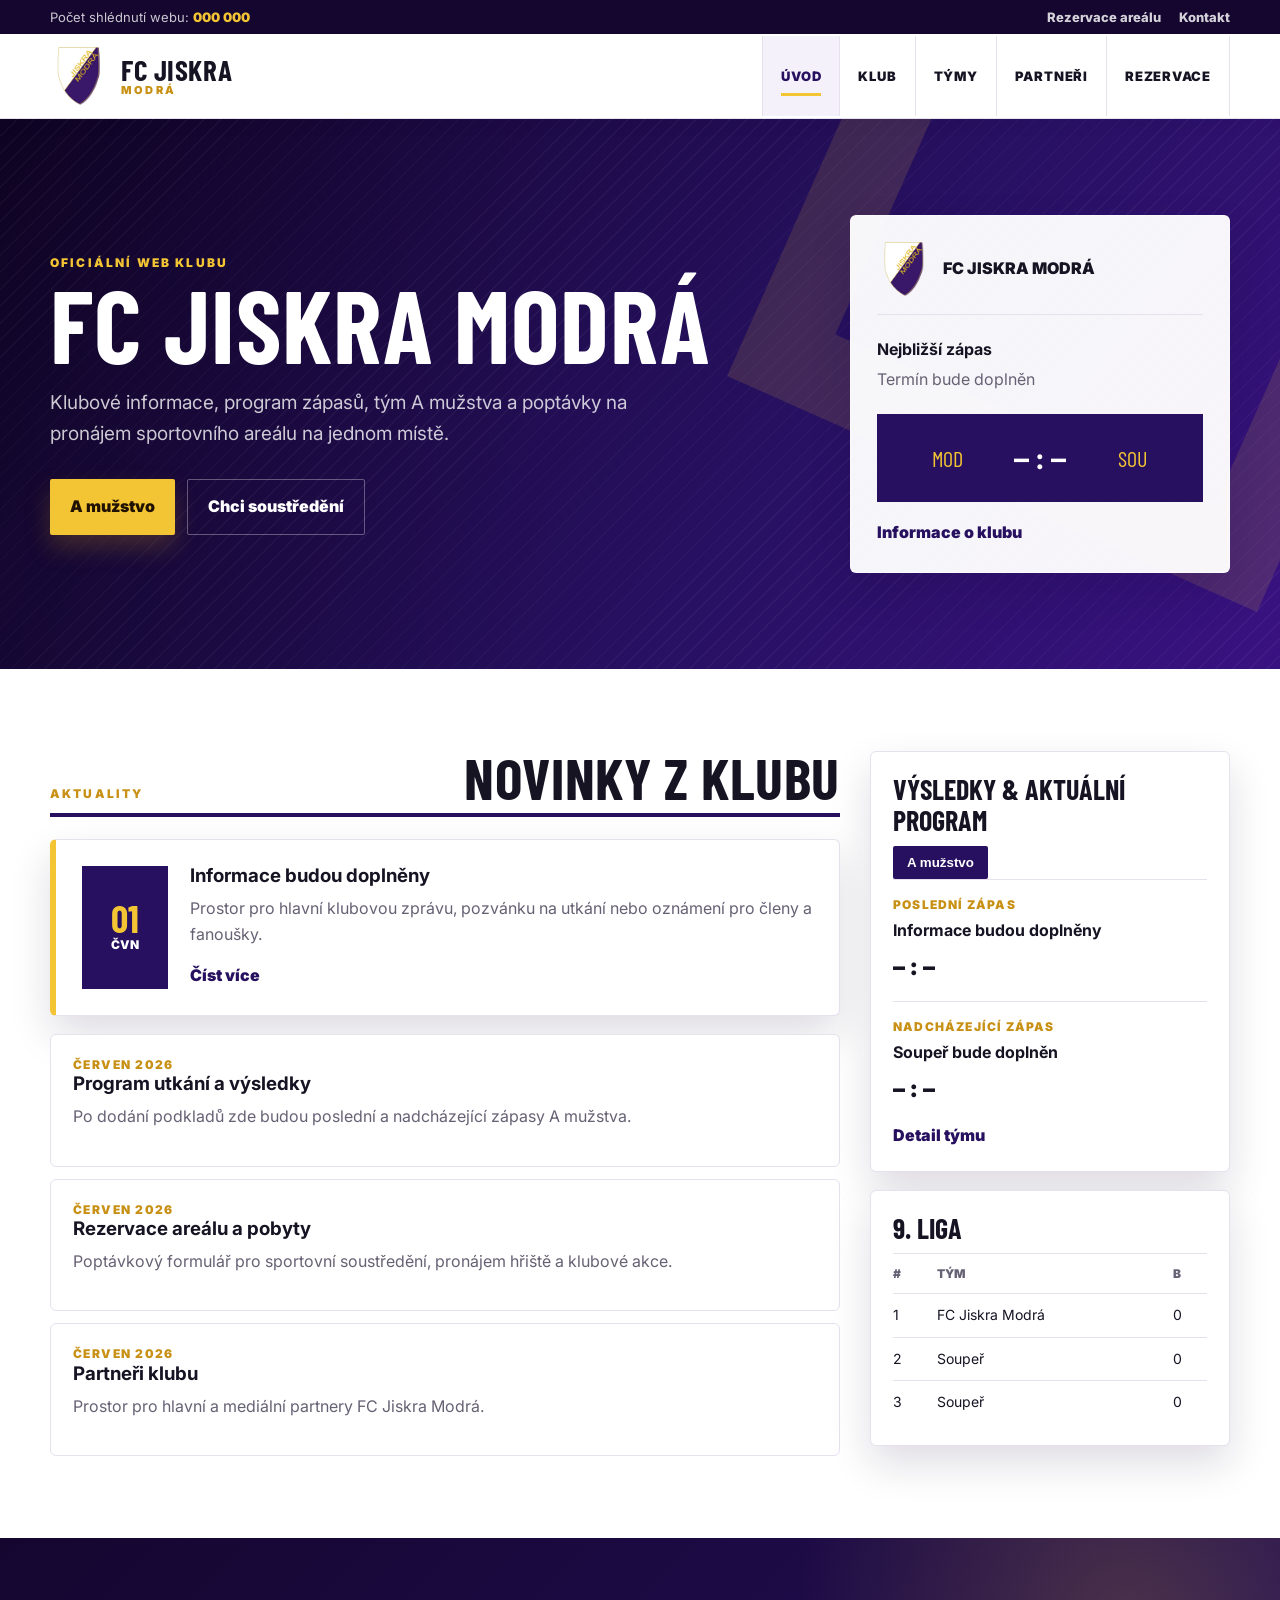
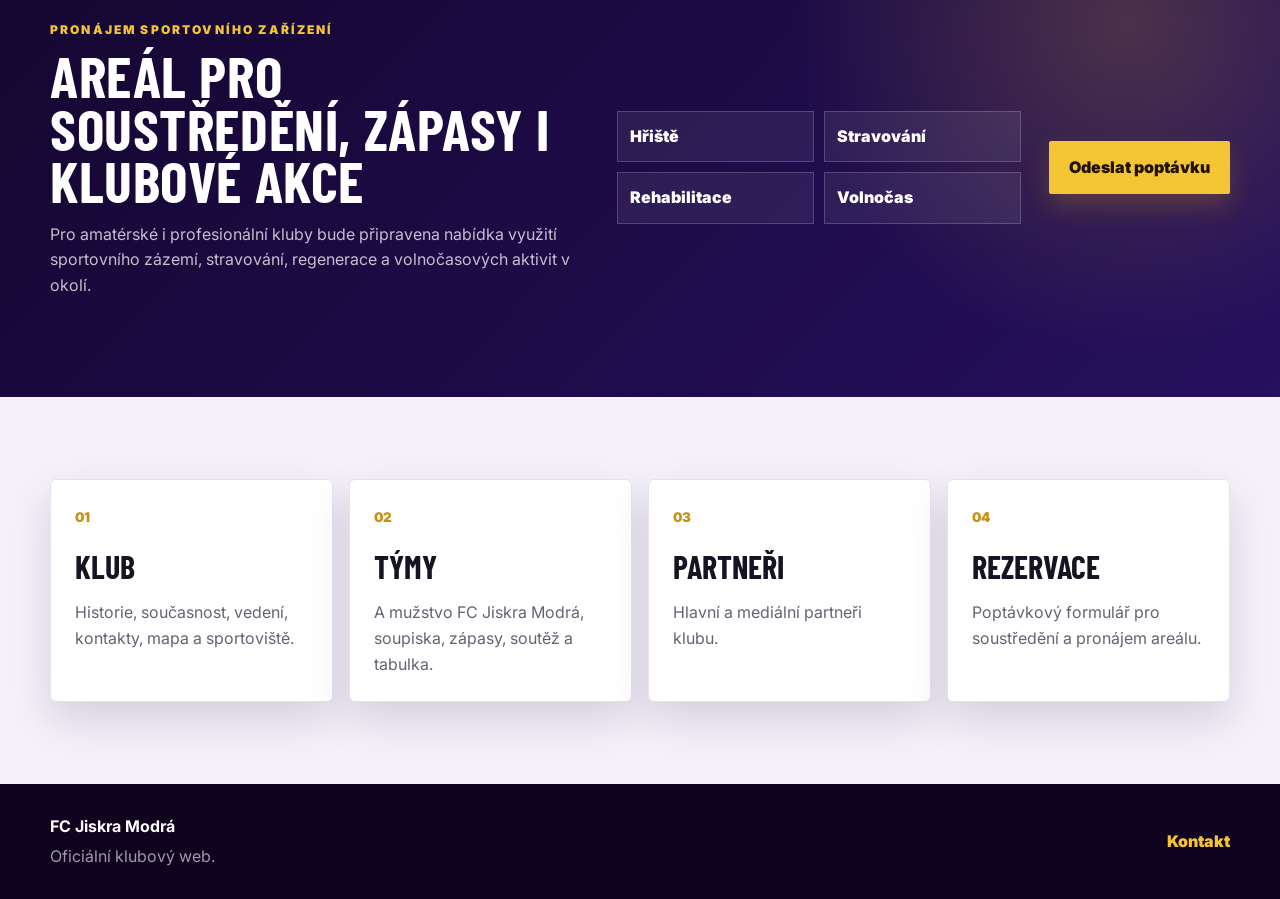
==== index.html @ 626ca09f "Add files via upload" ====
<!doctype html>
<html lang="cs">
<head>
  <meta charset="UTF-8" />
  <meta name="viewport" content="width=device-width, initial-scale=1.0" />
  <meta name="description" content="FC Jiskra Modrá – klubový web, zápasy, týmy, partneři a rezervace sportovního areálu." />
  <title>FC Jiskra Modrá | Úvod</title>
  <link rel="preconnect" href="https://fonts.googleapis.com">
  <link rel="preconnect" href="https://fonts.gstatic.com" crossorigin>
  <link href="https://fonts.googleapis.com/css2?family=Barlow+Condensed:wght@600;700;800&family=Inter:wght@400;500;600;700;800;900&display=swap" rel="stylesheet">
  <link rel="stylesheet" href="styles.css" />
</head>
<body>
  <header class="site-header">
    <div class="top-strip">
      <div class="container top-strip-inner">
        <div class="views-counter">Počet shlédnutí webu: <strong>000 000</strong></div>
        <div class="top-links"><a href="rezervace.html">Rezervace areálu</a><a href="kontakt.html">Kontakt</a></div>
      </div>
    </div>
    <nav class="nav container" aria-label="Hlavní navigace">
      <a class="brand" href="index.html" aria-label="FC Jiskra Modrá domů"><img src="assets/logo.png" alt="Logo FC Jiskra Modrá"><span><strong>FC Jiskra</strong><small>Modrá</small></span></a>
      <button class="nav-toggle" type="button" aria-label="Otevřít menu" aria-expanded="false"><span></span><span></span><span></span></button>
      <div class="nav-links">
        <a class="active" href="index.html">Úvod</a><a href="klub.html">Klub</a><a href="tymy.html">Týmy</a><a href="partneri.html">Partneři</a><a href="rezervace.html">Rezervace</a>
      </div>
    </nav>
  </header>

  <main>
    <section class="score-hero">
      <div class="hero-bg-shape"></div>
      <div class="container score-hero-grid">
        <div class="hero-news reveal">
          <p class="eyebrow">Oficiální web klubu</p>
          <h1>FC Jiskra Modrá</h1>
          <p class="lead">Klubové informace, program zápasů, tým A mužstva a poptávky na pronájem sportovního areálu na jednom místě.</p>
          <div class="hero-actions"><a class="btn" href="tymy.html">A mužstvo</a><a class="btn btn-ghost" href="rezervace.html">Chci soustředění</a></div>
        </div>
        <aside class="match-card reveal" aria-label="Rychlé informace">
          <div class="club-badge"><img src="assets/logo.png" alt=""><span>FC Jiskra Modrá</span></div>
          <div class="match-line"><strong>Nejbližší zápas</strong><span>Termín bude doplněn</span></div>
          <div class="score-box"><span>MOD</span><strong>– : –</strong><span>SOU</span></div>
          <a href="klub.html">Informace o klubu</a>
        </aside>
      </div>
    </section>

    <section class="section news-section">
      <div class="container homepage-layout">
        <div class="main-column">
          <div class="section-title reveal"><p class="eyebrow">Aktuality</p><h2>Novinky z klubu</h2></div>
          <article class="news-feature reveal">
            <div class="date-box"><strong>01</strong><span>ČVN</span></div>
            <div><h3>Informace budou doplněny</h3><p>Prostor pro hlavní klubovou zprávu, pozvánku na utkání nebo oznámení pro členy a fanoušky.</p><a href="klub.html">Číst více</a></div>
          </article>
          <div class="news-list">
            <article class="news-row reveal"><time>Červen 2026</time><h3>Program utkání a výsledky</h3><p>Po dodání podkladů zde budou poslední a nadcházející zápasy A mužstva.</p></article>
            <article class="news-row reveal"><time>Červen 2026</time><h3>Rezervace areálu a pobyty</h3><p>Poptávkový formulář pro sportovní soustředění, pronájem hřiště a klubové akce.</p></article>
            <article class="news-row reveal"><time>Červen 2026</time><h3>Partneři klubu</h3><p>Prostor pro hlavní a mediální partnery FC Jiskra Modrá.</p></article>
          </div>
        </div>

        <aside class="side-column">
          <div class="program-card reveal">
            <h3>Výsledky & aktuální program</h3>
            <div class="mini-tabs"><button class="active">A mužstvo</button></div>
            <div class="fixture-mini"><span>Poslední zápas</span><strong>Informace budou doplněny</strong><em>– : –</em></div>
            <div class="fixture-mini"><span>Nadcházející zápas</span><strong>Soupeř bude doplněn</strong><em>– : –</em></div>
            <a href="tymy.html">Detail týmu</a>
          </div>
          <div class="table-card reveal">
            <h3>9. liga</h3>
            <div class="standing-row head"><span>#</span><span>Tým</span><span>B</span></div>
            <div class="standing-row"><span>1</span><span>FC Jiskra Modrá</span><span>0</span></div>
            <div class="standing-row"><span>2</span><span>Soupeř</span><span>0</span></div>
            <div class="standing-row"><span>3</span><span>Soupeř</span><span>0</span></div>
          </div>
        </aside>
      </div>
    </section>

    <section class="section reservation-band">
      <div class="container reservation-grid reveal">
        <div>
          <p class="eyebrow">Pronájem sportovního zařízení</p>
          <h2>Areál pro soustředění, zápasy i klubové akce</h2>
          <p>Pro amatérské i profesionální kluby bude připravena nabídka využití sportovního zázemí, stravování, regenerace a volnočasových aktivit v okolí.</p>
        </div>
        <div class="reserve-points">
          <span>Hřiště</span><span>Stravování</span><span>Rehabilitace</span><span>Volnočas</span>
        </div>
        <a class="btn" href="rezervace.html">Odeslat poptávku</a>
      </div>
    </section>

    <section class="section section-soft">
      <div class="container link-tiles">
        <a class="tile reveal" href="klub.html"><small>01</small><strong>Klub</strong><span>Historie, současnost, vedení, kontakty, mapa a sportoviště.</span></a>
        <a class="tile reveal" href="tymy.html"><small>02</small><strong>Týmy</strong><span>A mužstvo FC Jiskra Modrá, soupiska, zápasy, soutěž a tabulka.</span></a>
        <a class="tile reveal" href="partneri.html"><small>03</small><strong>Partneři</strong><span>Hlavní a mediální partneři klubu.</span></a>
        <a class="tile reveal" href="rezervace.html"><small>04</small><strong>Rezervace</strong><span>Poptávkový formulář pro soustředění a pronájem areálu.</span></a>
      </div>
    </section>
  </main>

  <footer class="footer"><div class="container footer-inner"><div><strong>FC Jiskra Modrá</strong><p>Oficiální klubový web.</p></div><a href="kontakt.html">Kontakt</a></div></footer>
  <script src="script.js"></script>
</body>
</html>
---- styles.css ----
:root{--purple:#26105f;--purple-2:#3c1688;--purple-3:#14062f;--gold:#f3c433;--gold-2:#c89116;--ink:#161423;--muted:#676174;--line:#e7e0ef;--soft:#f5f1fa;--white:#fff;--shadow:0 18px 42px rgba(20,6,47,.14);--radius:6px}*{box-sizing:border-box}html{scroll-behavior:auto}body{margin:0;font-family:Inter,system-ui,-apple-system,Segoe UI,sans-serif;color:var(--ink);background:#fff;line-height:1.6}a{color:inherit;text-decoration:none}img{max-width:100%;display:block}.container{width:min(1180px,calc(100% - 40px));margin-inline:auto}.site-header{position:sticky;top:0;z-index:40;background:#fff;border-bottom:1px solid rgba(38,16,95,.12);box-shadow:0 4px 18px rgba(20,6,47,.05)}.top-strip{background:var(--purple-3);color:#fff;font-size:13px}.top-strip-inner{min-height:34px;display:flex;justify-content:space-between;align-items:center;gap:18px}.views-counter{color:rgba(255,255,255,.78)}.views-counter strong{color:var(--gold);font-weight:900}.top-links{display:flex;gap:18px;font-weight:800}.top-links a{color:rgba(255,255,255,.82)}.nav{min-height:84px;display:flex;align-items:center;justify-content:space-between;gap:24px}.brand{display:flex;align-items:center;gap:13px}.brand img{width:58px;height:58px;object-fit:contain}.brand span{display:grid;line-height:.98}.brand strong{font-family:'Barlow Condensed',Inter,sans-serif;text-transform:uppercase;font-size:29px;letter-spacing:.02em}.brand small{color:var(--gold-2);font-weight:900;text-transform:uppercase;letter-spacing:.2em;font-size:11px}.nav-links{display:flex;align-items:center;gap:0;border-left:1px solid var(--line);font-weight:900;text-transform:uppercase;font-size:13px;letter-spacing:.06em}.nav-links a{padding:30px 18px;border-right:1px solid var(--line);position:relative}.nav-links a:hover,.nav-links a.active{background:var(--soft);color:var(--purple)}.nav-links a.active:after{content:'';position:absolute;left:18px;right:18px;bottom:20px;height:3px;background:var(--gold)}.nav-toggle{display:none;background:transparent;border:0;padding:8px}.nav-toggle span{display:block;width:26px;height:2px;margin:5px;background:var(--purple)}.score-hero{position:relative;overflow:hidden;color:#fff;background:linear-gradient(125deg,#12042a 0%,var(--purple) 58%,#391281 100%)}.score-hero:before{content:'';position:absolute;inset:0;background:linear-gradient(90deg,rgba(0,0,0,.18),transparent 44%),repeating-linear-gradient(135deg,rgba(255,255,255,.045) 0 1px,transparent 1px 12px)}.hero-bg-shape{position:absolute;right:-120px;top:-180px;width:580px;height:580px;border:82px solid rgba(243,196,51,.13);transform:rotate(24deg)}.score-hero-grid{position:relative;z-index:1;min-height:550px;display:grid;grid-template-columns:1.15fr 380px;gap:46px;align-items:center;padding:70px 0}.eyebrow{margin:0 0 10px;color:var(--gold-2);font-weight:900;text-transform:uppercase;letter-spacing:.18em;font-size:12px}.score-hero .eyebrow,.reservation-band .eyebrow,.page-hero .eyebrow{color:var(--gold)}h1,h2,h3,p{margin-top:0}h1,h2{font-family:'Barlow Condensed',Inter,sans-serif;text-transform:uppercase}h1{font-size:clamp(56px,8vw,112px);line-height:.82;letter-spacing:.01em;margin-bottom:22px}h2{font-size:clamp(34px,4.6vw,58px);line-height:.9;letter-spacing:.01em;margin-bottom:16px}h3{line-height:1.12;margin-bottom:9px}.lead{max-width:650px;font-size:19px;color:rgba(255,255,255,.78)}.hero-actions{display:flex;gap:12px;flex-wrap:wrap;margin-top:30px}.btn{display:inline-flex;align-items:center;justify-content:center;border:0;border-radius:2px;padding:14px 20px;background:var(--gold);color:#201100;font-weight:900;box-shadow:0 12px 24px rgba(201,145,22,.25);cursor:pointer;transition:transform .18s ease,box-shadow .18s ease}.btn:hover{transform:translateY(-2px);box-shadow:0 16px 32px rgba(201,145,22,.34)}.btn-ghost{background:transparent;color:#fff;border:1px solid rgba(255,255,255,.32);box-shadow:none}.match-card{background:rgba(255,255,255,.96);color:var(--ink);border:1px solid rgba(255,255,255,.4);box-shadow:var(--shadow);padding:26px;border-radius:var(--radius)}.club-badge{display:flex;align-items:center;gap:12px;padding-bottom:18px;border-bottom:1px solid var(--line);font-weight:900;text-transform:uppercase}.club-badge img{width:54px;height:54px}.match-line{display:grid;gap:4px;margin:22px 0}.match-line span{color:var(--muted)}.score-box{display:grid;grid-template-columns:1fr auto 1fr;align-items:center;gap:12px;background:var(--purple);color:#fff;padding:20px 16px;margin-bottom:18px;text-align:center}.score-box span{font-family:'Barlow Condensed';font-size:22px;color:var(--gold)}.score-box strong{font-size:30px}.match-card a,.program-card a,.news-feature a{color:var(--purple);font-weight:900}.section{padding:82px 0}.section-soft{background:var(--soft)}.homepage-layout{display:grid;grid-template-columns:minmax(0,1fr) 360px;gap:30px;align-items:start}.section-title{display:flex;justify-content:space-between;align-items:end;border-bottom:4px solid var(--purple);margin-bottom:22px}.section-title h2{margin-bottom:10px}.news-feature{display:grid;grid-template-columns:86px 1fr;gap:22px;background:#fff;border:1px solid var(--line);border-left:6px solid var(--gold);padding:26px;box-shadow:var(--shadow);border-radius:var(--radius);margin-bottom:18px}.date-box{background:var(--purple);color:#fff;display:grid;place-items:center;align-content:center;min-height:86px}.date-box strong{font-family:'Barlow Condensed';font-size:38px;line-height:.9;color:var(--gold)}.date-box span{font-size:12px;font-weight:900}.news-list{display:grid;gap:12px}.news-row{padding:20px 22px;background:#fff;border:1px solid var(--line);border-radius:var(--radius);transition:transform .2s ease,border-color .2s ease}.news-row:hover{transform:translateX(4px);border-color:rgba(201,145,22,.55)}.news-row time{display:block;color:var(--gold-2);font-weight:900;font-size:12px;text-transform:uppercase;letter-spacing:.12em}.news-row p,.news-feature p,.tile span,.content-main p,.side-panel dd,.team-card p,.service-grid p{color:var(--muted)}.side-column{display:grid;gap:18px}.program-card,.table-card,.quick-card,.info-card,.team-card,.panel,.form,.side-panel,.content-main,.tile,.service-grid article{background:#fff;border:1px solid var(--line);border-radius:var(--radius);box-shadow:var(--shadow)}.program-card,.table-card{padding:22px}.program-card h3,.table-card h3{text-transform:uppercase;font-family:'Barlow Condensed';font-size:28px}.mini-tabs button{border:0;background:var(--purple);color:#fff;border-radius:2px;padding:9px 14px;font-weight:900}.fixture-mini{border-top:1px solid var(--line);padding:15px 0;display:grid;gap:4px}.fixture-mini span{font-size:12px;text-transform:uppercase;letter-spacing:.1em;color:var(--gold-2);font-weight:900}.fixture-mini em{font-style:normal;font-size:24px;font-weight:900}.standing-row{display:grid;grid-template-columns:34px 1fr 34px;gap:10px;padding:10px 0;border-top:1px solid var(--line);font-size:14px}.standing-row.head{font-weight:900;color:var(--muted);text-transform:uppercase;font-size:12px}.reservation-band{background:linear-gradient(135deg,var(--purple-3),var(--purple));color:#fff;position:relative;overflow:hidden}.reservation-band:before{content:'';position:absolute;inset:0;background:radial-gradient(circle at 88% 18%,rgba(243,196,51,.2),transparent 28%)}.reservation-grid{position:relative;display:grid;grid-template-columns:1.2fr .9fr auto;gap:28px;align-items:center}.reservation-grid p{color:rgba(255,255,255,.74)}.reserve-points{display:grid;grid-template-columns:1fr 1fr;gap:10px}.reserve-points span{border:1px solid rgba(255,255,255,.18);background:rgba(255,255,255,.07);padding:12px;font-weight:900}.link-tiles{display:grid;grid-template-columns:repeat(4,1fr);gap:16px}.tile{padding:24px;min-height:190px;transition:transform .2s ease,border-color .2s ease}.tile:hover{transform:translateY(-4px);border-color:var(--gold-2)}.tile small{color:var(--gold-2);font-weight:900}.tile strong{display:block;font-family:'Barlow Condensed';font-size:32px;text-transform:uppercase;margin:12px 0 8px}.page-hero{background:linear-gradient(135deg,var(--purple-3),var(--purple));color:#fff;padding:78px 0;position:relative;overflow:hidden}.page-hero:after{content:'';position:absolute;right:-120px;top:-140px;width:380px;height:380px;border:55px solid rgba(242,195,53,.12);transform:rotate(20deg)}.page-hero .container{position:relative;z-index:1}.page-hero p:not(.eyebrow){max-width:680px;color:rgba(255,255,255,.75);font-size:18px}.content-grid,.fixtures-layout,.form-layout{display:grid;grid-template-columns:1fr .95fr;gap:26px;align-items:start}.content-main,.side-panel,.info-card,.team-card,.service-grid article{padding:28px}.side-panel dl{display:grid;gap:14px;margin:0}.side-panel dt{font-weight:900}.side-panel dd{margin:0}.quick-grid,.card-grid,.partners{display:grid;grid-template-columns:repeat(3,1fr);gap:18px}.quick-card{padding:28px;min-height:220px}.card-label{color:var(--gold-2);font-size:12px;text-transform:uppercase;letter-spacing:.12em;font-weight:900}.team-grid{display:grid;grid-template-columns:1.15fr .85fr;gap:20px}.team-card{min-height:260px}.team-card span{color:var(--gold-2);font-weight:900;font-size:12px;text-transform:uppercase;letter-spacing:.12em}.team-card.featured{background:linear-gradient(135deg,var(--purple),var(--purple-2));color:#fff}.team-card.featured p{color:rgba(255,255,255,.75)}.team-card.featured a{color:var(--gold);font-weight:900}.service-grid{display:grid;grid-template-columns:repeat(4,1fr);gap:16px}.panel{padding:18px}.tabs{display:flex;gap:8px;margin-bottom:14px}.tab{border:0;border-radius:2px;padding:10px 15px;background:var(--soft);font-weight:900;cursor:pointer}.tab.active{background:var(--purple);color:#fff}.tab-panel{display:none}.tab-panel.active{display:block}.fixture,.table-row{display:grid;grid-template-columns:1fr auto;gap:16px;align-items:center;padding:16px 8px;border-top:1px solid var(--line)}.fixture span,.table-row span{color:var(--muted);font-size:14px}.partners div{min-height:120px;display:grid;place-items:center;background:#fff;border:1px solid var(--line);border-radius:var(--radius);color:var(--muted);font-weight:900;box-shadow:var(--shadow)}.form{padding:26px;display:grid;gap:16px}label{display:grid;gap:8px;font-weight:900}input,select{width:100%;border:1px solid var(--line);border-radius:2px;padding:13px 14px;font:inherit}input:focus,select:focus{outline:3px solid rgba(242,195,53,.25);border-color:var(--gold-2)}.form-row{display:grid;grid-template-columns:1fr 1fr;gap:14px}.form-note{margin:0;color:var(--muted);font-size:14px}.map-placeholder{min-height:250px;display:grid;place-items:center;border:1px dashed rgba(43,15,99,.3);border-radius:var(--radius);background:var(--soft);color:var(--muted);font-weight:900;margin-top:24px}.footer{background:#10031f;color:#fff;padding:30px 0}.footer-inner{display:flex;align-items:center;justify-content:space-between;gap:20px}.footer p{color:rgba(255,255,255,.6);margin:4px 0 0}.footer a{color:var(--gold);font-weight:900}.reveal{opacity:0;transform:translateY(18px);transition:opacity .55s ease,transform .55s ease}.reveal.in-view{opacity:1;transform:translateY(0)}@media(max-width:980px){.top-strip-inner{justify-content:center;flex-wrap:wrap;padding:7px 0}.top-links{display:none}.nav-toggle{display:block}.nav-links{position:absolute;left:20px;right:20px;top:118px;display:none;flex-direction:column;align-items:stretch;padding:12px;background:#fff;border:1px solid var(--line);border-radius:6px;box-shadow:var(--shadow)}.nav-links.open{display:flex}.nav-links a{padding:14px;border-right:0}.nav-links a.active:after{left:14px;right:auto;width:42px;bottom:8px}.score-hero-grid,.homepage-layout,.reservation-grid,.content-grid,.fixtures-layout,.form-layout,.team-grid{grid-template-columns:1fr}.score-hero-grid{min-height:auto;padding:56px 0}.quick-grid,.card-grid,.link-tiles,.service-grid,.partners{grid-template-columns:repeat(2,1fr)}}@media(max-width:620px){.container{width:min(100% - 28px,1180px)}.brand img{width:48px;height:48px}.brand strong{font-size:24px}.nav{min-height:76px}.nav-links{top:110px}h1{font-size:56px}.section{padding:64px 0}.page-hero{padding:58px 0}.quick-grid,.card-grid,.link-tiles,.service-grid,.partners{grid-template-columns:1fr}.form-row,.fixture,.table-row,.news-feature{grid-template-columns:1fr}.reservation-grid{gap:18px}.reserve-points{grid-template-columns:1fr}.match-card{padding:20px}.footer-inner{align-items:flex-start;flex-direction:column}}
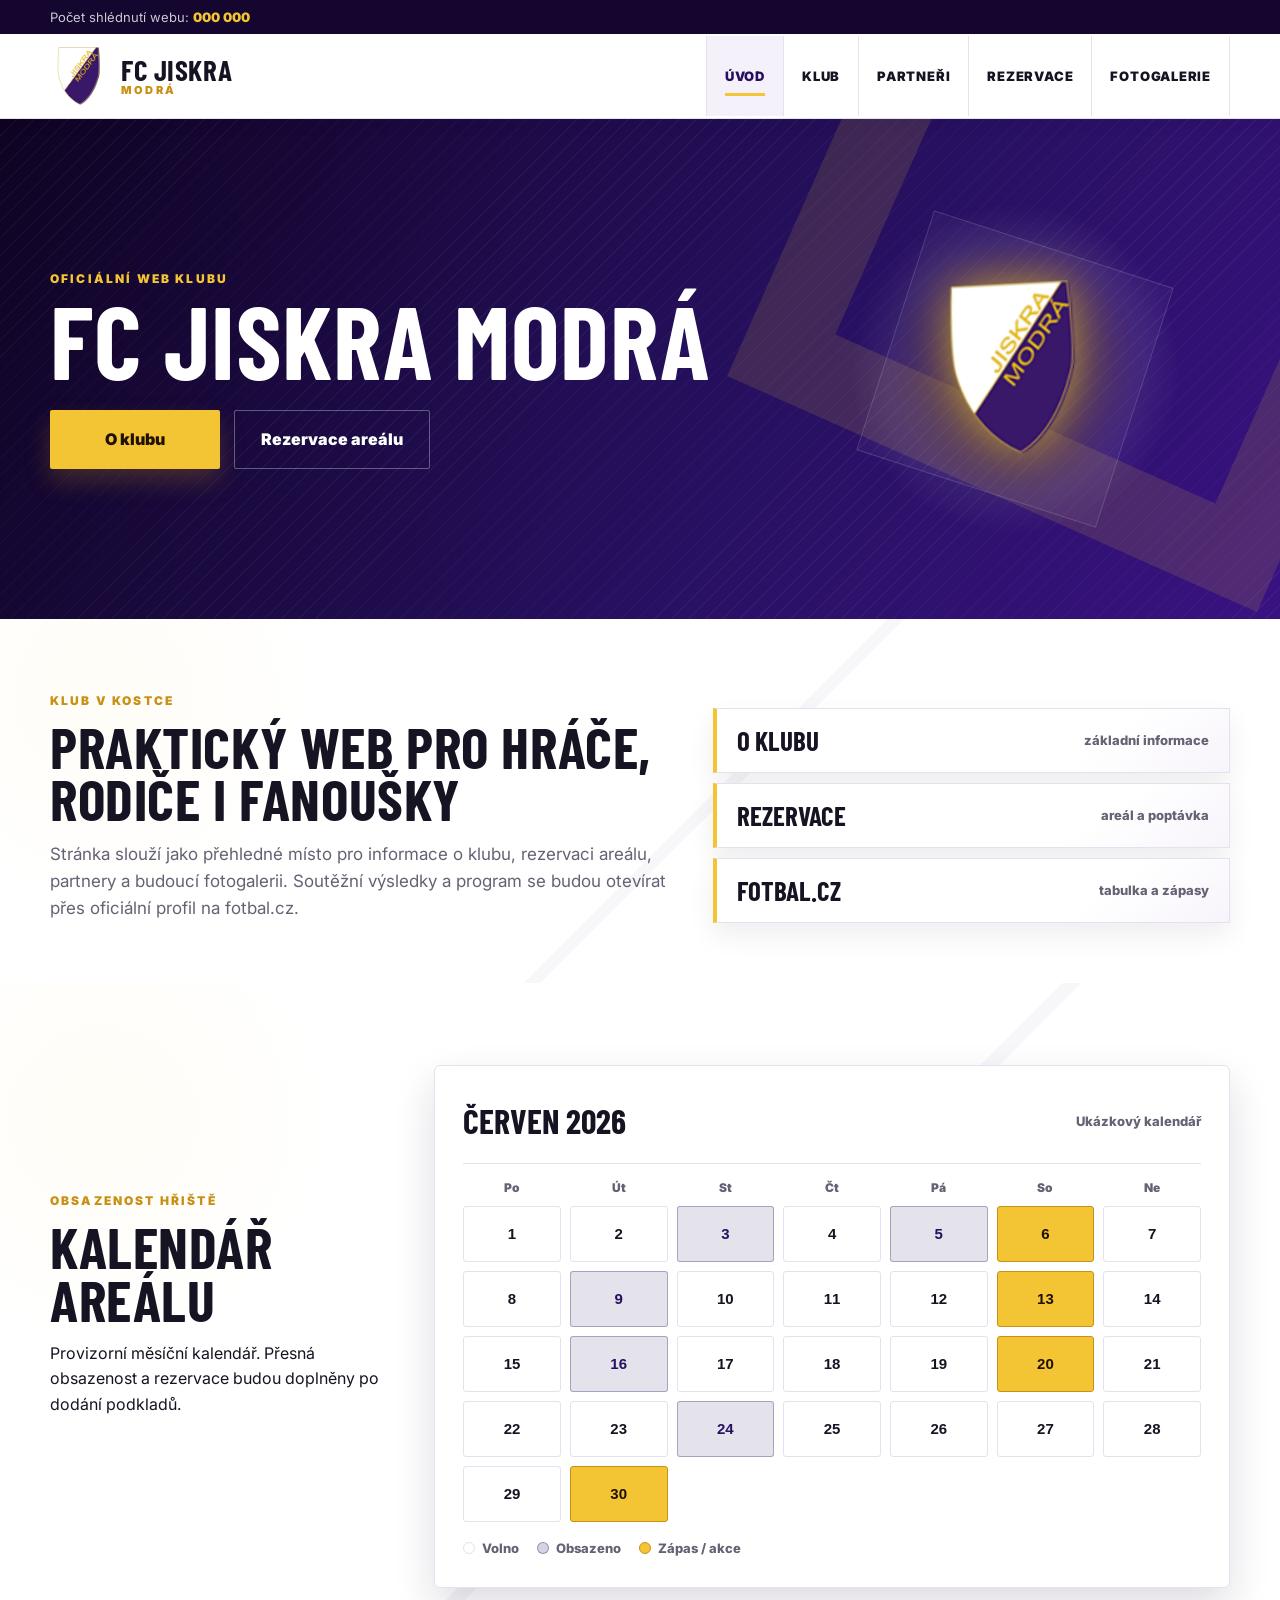
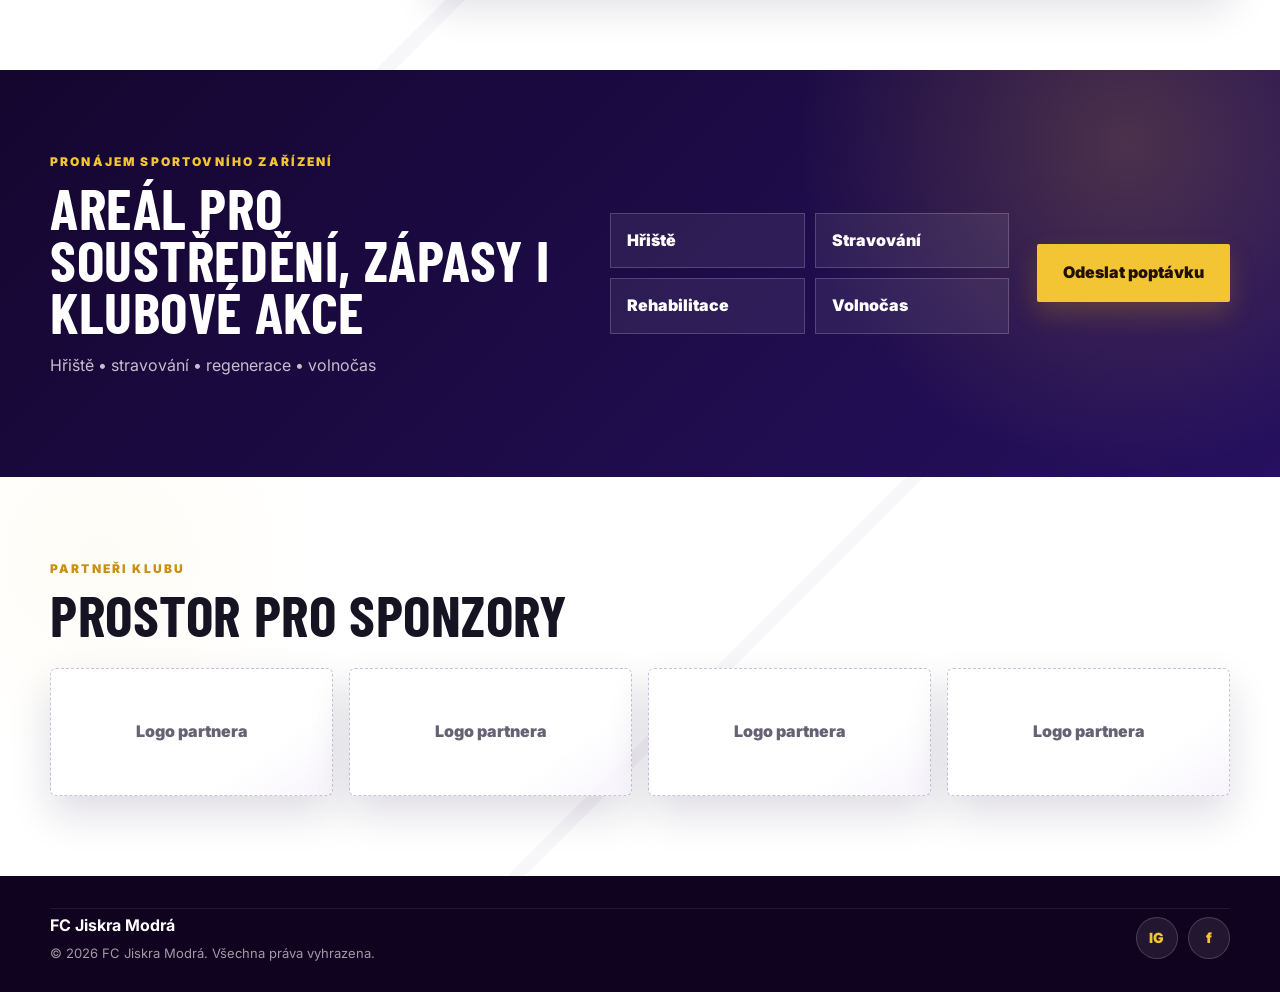
==== commit 971eadcd: "pridani" ====
--- a/index.html
+++ b/index.html
@@ -1,110 +1,8 @@
-<!doctype html>
-<html lang="cs">
-<head>
-  <meta charset="UTF-8" />
-  <meta name="viewport" content="width=device-width, initial-scale=1.0" />
-  <meta name="description" content="FC Jiskra Modrá – klubový web, zápasy, týmy, partneři a rezervace sportovního areálu." />
-  <title>FC Jiskra Modrá | Úvod</title>
-  <link rel="preconnect" href="https://fonts.googleapis.com">
-  <link rel="preconnect" href="https://fonts.gstatic.com" crossorigin>
-  <link href="https://fonts.googleapis.com/css2?family=Barlow+Condensed:wght@600;700;800&family=Inter:wght@400;500;600;700;800;900&display=swap" rel="stylesheet">
-  <link rel="stylesheet" href="styles.css" />
-</head>
-<body>
-  <header class="site-header">
-    <div class="top-strip">
-      <div class="container top-strip-inner">
-        <div class="views-counter">Počet shlédnutí webu: <strong>000 000</strong></div>
-        <div class="top-links"><a href="rezervace.html">Rezervace areálu</a><a href="kontakt.html">Kontakt</a></div>
-      </div>
-    </div>
-    <nav class="nav container" aria-label="Hlavní navigace">
-      <a class="brand" href="index.html" aria-label="FC Jiskra Modrá domů"><img src="assets/logo.png" alt="Logo FC Jiskra Modrá"><span><strong>FC Jiskra</strong><small>Modrá</small></span></a>
-      <button class="nav-toggle" type="button" aria-label="Otevřít menu" aria-expanded="false"><span></span><span></span><span></span></button>
-      <div class="nav-links">
-        <a class="active" href="index.html">Úvod</a><a href="klub.html">Klub</a><a href="tymy.html">Týmy</a><a href="partneri.html">Partneři</a><a href="rezervace.html">Rezervace</a>
-      </div>
-    </nav>
-  </header>
-
-  <main>
-    <section class="score-hero">
-      <div class="hero-bg-shape"></div>
-      <div class="container score-hero-grid">
-        <div class="hero-news reveal">
-          <p class="eyebrow">Oficiální web klubu</p>
-          <h1>FC Jiskra Modrá</h1>
-          <p class="lead">Klubové informace, program zápasů, tým A mužstva a poptávky na pronájem sportovního areálu na jednom místě.</p>
-          <div class="hero-actions"><a class="btn" href="tymy.html">A mužstvo</a><a class="btn btn-ghost" href="rezervace.html">Chci soustředění</a></div>
-        </div>
-        <aside class="match-card reveal" aria-label="Rychlé informace">
-          <div class="club-badge"><img src="assets/logo.png" alt=""><span>FC Jiskra Modrá</span></div>
-          <div class="match-line"><strong>Nejbližší zápas</strong><span>Termín bude doplněn</span></div>
-          <div class="score-box"><span>MOD</span><strong>– : –</strong><span>SOU</span></div>
-          <a href="klub.html">Informace o klubu</a>
-        </aside>
-      </div>
-    </section>
-
-    <section class="section news-section">
-      <div class="container homepage-layout">
-        <div class="main-column">
-          <div class="section-title reveal"><p class="eyebrow">Aktuality</p><h2>Novinky z klubu</h2></div>
-          <article class="news-feature reveal">
-            <div class="date-box"><strong>01</strong><span>ČVN</span></div>
-            <div><h3>Informace budou doplněny</h3><p>Prostor pro hlavní klubovou zprávu, pozvánku na utkání nebo oznámení pro členy a fanoušky.</p><a href="klub.html">Číst více</a></div>
-          </article>
-          <div class="news-list">
-            <article class="news-row reveal"><time>Červen 2026</time><h3>Program utkání a výsledky</h3><p>Po dodání podkladů zde budou poslední a nadcházející zápasy A mužstva.</p></article>
-            <article class="news-row reveal"><time>Červen 2026</time><h3>Rezervace areálu a pobyty</h3><p>Poptávkový formulář pro sportovní soustředění, pronájem hřiště a klubové akce.</p></article>
-            <article class="news-row reveal"><time>Červen 2026</time><h3>Partneři klubu</h3><p>Prostor pro hlavní a mediální partnery FC Jiskra Modrá.</p></article>
-          </div>
-        </div>
-
-        <aside class="side-column">
-          <div class="program-card reveal">
-            <h3>Výsledky & aktuální program</h3>
-            <div class="mini-tabs"><button class="active">A mužstvo</button></div>
-            <div class="fixture-mini"><span>Poslední zápas</span><strong>Informace budou doplněny</strong><em>– : –</em></div>
-            <div class="fixture-mini"><span>Nadcházející zápas</span><strong>Soupeř bude doplněn</strong><em>– : –</em></div>
-            <a href="tymy.html">Detail týmu</a>
-          </div>
-          <div class="table-card reveal">
-            <h3>9. liga</h3>
-            <div class="standing-row head"><span>#</span><span>Tým</span><span>B</span></div>
-            <div class="standing-row"><span>1</span><span>FC Jiskra Modrá</span><span>0</span></div>
-            <div class="standing-row"><span>2</span><span>Soupeř</span><span>0</span></div>
-            <div class="standing-row"><span>3</span><span>Soupeř</span><span>0</span></div>
-          </div>
-        </aside>
-      </div>
-    </section>
-
-    <section class="section reservation-band">
-      <div class="container reservation-grid reveal">
-        <div>
-          <p class="eyebrow">Pronájem sportovního zařízení</p>
-          <h2>Areál pro soustředění, zápasy i klubové akce</h2>
-          <p>Pro amatérské i profesionální kluby bude připravena nabídka využití sportovního zázemí, stravování, regenerace a volnočasových aktivit v okolí.</p>
-        </div>
-        <div class="reserve-points">
-          <span>Hřiště</span><span>Stravování</span><span>Rehabilitace</span><span>Volnočas</span>
-        </div>
-        <a class="btn" href="rezervace.html">Odeslat poptávku</a>
-      </div>
-    </section>
-
-    <section class="section section-soft">
-      <div class="container link-tiles">
-        <a class="tile reveal" href="klub.html"><small>01</small><strong>Klub</strong><span>Historie, současnost, vedení, kontakty, mapa a sportoviště.</span></a>
-        <a class="tile reveal" href="tymy.html"><small>02</small><strong>Týmy</strong><span>A mužstvo FC Jiskra Modrá, soupiska, zápasy, soutěž a tabulka.</span></a>
-        <a class="tile reveal" href="partneri.html"><small>03</small><strong>Partneři</strong><span>Hlavní a mediální partneři klubu.</span></a>
-        <a class="tile reveal" href="rezervace.html"><small>04</small><strong>Rezervace</strong><span>Poptávkový formulář pro soustředění a pronájem areálu.</span></a>
-      </div>
-    </section>
-  </main>
-
-  <footer class="footer"><div class="container footer-inner"><div><strong>FC Jiskra Modrá</strong><p>Oficiální klubový web.</p></div><a href="kontakt.html">Kontakt</a></div></footer>
-  <script src="script.js"></script>
-</body>
-</html>
+<!doctype html><html lang="cs"><head><meta charset="UTF-8"><meta name="viewport" content="width=device-width, initial-scale=1.0"><link rel="preconnect" href="https://fonts.googleapis.com"><link rel="preconnect" href="https://fonts.gstatic.com" crossorigin><link href="https://fonts.googleapis.com/css2?family=Barlow+Condensed:wght@600;700;800&family=Inter:wght@400;500;600;700;800;900&display=swap" rel="stylesheet"><link rel="stylesheet" href="styles.css"><meta name="description" content="FC Jiskra Modrá – klubový web, zápasy, týmy, partneři a rezervace sportovního areálu."><title>FC Jiskra Modrá | Úvod</title></head><body><header class="site-header"><div class="top-strip"><div class="container top-strip-inner"><div class="views-counter">Počet shlédnutí webu: <strong>000 000</strong></div></div></div><nav class="nav container"><a class="brand" href="index.html"><img src="assets/logo.png" alt="Logo FC Jiskra Modrá"><span><strong>FC Jiskra</strong><small>Modrá</small></span></a><button class="nav-toggle" type="button" aria-label="Otevřít menu" aria-expanded="false"><span></span><span></span><span></span></button><div class="nav-links"><a class="active" href="index.html">Úvod</a><div class="nav-dropdown"><button class="nav-drop-toggle" type="button" aria-expanded="false">Klub</button><div class="nav-submenu"><a href="klub.html">O klubu</a><a href="tymy.html">A tým</a><a href="dalsi-tymy.html">Další týmy</a><a href="kontakt.html">Kontakt</a></div></div><a href="partneri.html">Partneři</a><a href="rezervace.html">Rezervace</a><a href="fotogalerie.html">Fotogalerie</a></div></nav></header>
+<main>
+<section class="score-hero"><div class="hero-bg-shape"></div><div class="container score-hero-grid hero-clean-grid"><div class="hero-news reveal"><p class="eyebrow">Oficiální web klubu</p><h1>FC Jiskra Modrá</h1><div class="hero-actions"><a class="btn" href="klub.html">O klubu</a><a class="btn btn-ghost" href="rezervace.html">Rezervace areálu</a></div></div><aside class="hero-logo-showcase reveal" aria-label="Logo FC Jiskra Modrá"><div class="hero-logo-glow"><img src="assets/logo.png" alt="Logo FC Jiskra Modrá"></div></aside></div></section>
+<section class="section home-overview"><div class="container home-overview-grid"><article class="overview-text reveal"><p class="eyebrow">Klub v kostce</p><h2>Praktický web pro hráče, rodiče i fanoušky</h2><p>Stránka slouží jako přehledné místo pro informace o klubu, rezervaci areálu, partnery a budoucí fotogalerii. Soutěžní výsledky a program se budou otevírat přes oficiální profil na fotbal.cz.</p></article><div class="overview-links reveal"><a href="klub.html"><strong>O klubu</strong><span>základní informace</span></a><a href="rezervace.html"><strong>Rezervace</strong><span>areál a poptávka</span></a><a href="https://www.fotbal.cz/souteze/turnaje/table/191d6bba-57e3-4611-b24a-a2140a83c892" target="_blank" rel="noopener"><strong>Fotbal.cz</strong><span>tabulka a zápasy</span></a></div></div></section>
+<section class="section section-soft occupancy-section"><div class="container occupancy-layout"><div class="section-heading reveal"><p class="eyebrow">Obsazenost hřiště</p><h2>Kalendář areálu</h2><p>Provizorní měsíční kalendář. Přesná obsazenost a rezervace budou doplněny po dodání podkladů.</p></div><div class="calendar-card reveal"><div class="calendar-head"><strong>Červen 2026</strong><span>Ukázkový kalendář</span></div><div class="calendar-grid compact-month"><span>Po</span><span>Út</span><span>St</span><span>Čt</span><span>Pá</span><span>So</span><span>Ne</span><button>1</button><button>2</button><button class="busy">3</button><button>4</button><button class="busy">5</button><button class="match">6</button><button>7</button><button>8</button><button class="busy">9</button><button>10</button><button>11</button><button>12</button><button class="match">13</button><button>14</button><button>15</button><button class="busy">16</button><button>17</button><button>18</button><button>19</button><button class="match">20</button><button>21</button><button>22</button><button>23</button><button class="busy">24</button><button>25</button><button>26</button><button>27</button><button>28</button><button>29</button><button class="match">30</button></div><div class="calendar-legend"><span><i></i>Volno</span><span><i class="busy"></i>Obsazeno</span><span><i class="match"></i>Zápas / akce</span></div></div></div></section>
+<section class="section reservation-band"><div class="container reservation-grid reveal"><div><p class="eyebrow">Pronájem sportovního zařízení</p><h2>Areál pro soustředění, zápasy i klubové akce</h2><p>Hřiště • stravování • regenerace • volnočas</p></div><div class="reserve-points"><a href="areal.html#hriste">Hřiště</a><a href="areal.html#stravovani">Stravování</a><a href="areal.html#rehabilitace">Rehabilitace</a><a href="areal.html#volnocas">Volnočas</a></div><a class="btn" href="rezervace.html">Odeslat poptávku</a></div></section>
+<section class="section sponsors-section"><div class="container"><div class="section-heading reveal"><p class="eyebrow">Partneři klubu</p><h2>Prostor pro sponzory</h2></div><div class="sponsor-grid"><div class="sponsor-slot reveal">Logo partnera</div><div class="sponsor-slot reveal">Logo partnera</div><div class="sponsor-slot reveal">Logo partnera</div><div class="sponsor-slot reveal">Logo partnera</div></div></div></section>
+</main><footer class="footer"><div class="container footer-inner"><div><strong>FC Jiskra Modrá</strong><p>© 2026 FC Jiskra Modrá. Všechna práva vyhrazena.</p></div><div class="footer-socials" aria-label="Sociální sítě"><a class="social-icon" href="https://www.instagram.com/jiskramodra/" target="_blank" rel="noopener" aria-label="Instagram FC Jiskra Modrá"><span>IG</span></a><a class="social-icon" href="#" aria-label="Facebook bude doplněn"><span>f</span></a></div></div></footer><script src="script.js"></script></body></html>
--- a/styles.css
+++ b/styles.css
@@ -1 +1,223 @@
-:root{--purple:#26105f;--purple-2:#3c1688;--purple-3:#14062f;--gold:#f3c433;--gold-2:#c89116;--ink:#161423;--muted:#676174;--line:#e7e0ef;--soft:#f5f1fa;--white:#fff;--shadow:0 18px 42px rgba(20,6,47,.14);--radius:6px}*{box-sizing:border-box}html{scroll-behavior:auto}body{margin:0;font-family:Inter,system-ui,-apple-system,Segoe UI,sans-serif;color:var(--ink);background:#fff;line-height:1.6}a{color:inherit;text-decoration:none}img{max-width:100%;display:block}.container{width:min(1180px,calc(100% - 40px));margin-inline:auto}.site-header{position:sticky;top:0;z-index:40;background:#fff;border-bottom:1px solid rgba(38,16,95,.12);box-shadow:0 4px 18px rgba(20,6,47,.05)}.top-strip{background:var(--purple-3);color:#fff;font-size:13px}.top-strip-inner{min-height:34px;display:flex;justify-content:space-between;align-items:center;gap:18px}.views-counter{color:rgba(255,255,255,.78)}.views-counter strong{color:var(--gold);font-weight:900}.top-links{display:flex;gap:18px;font-weight:800}.top-links a{color:rgba(255,255,255,.82)}.nav{min-height:84px;display:flex;align-items:center;justify-content:space-between;gap:24px}.brand{display:flex;align-items:center;gap:13px}.brand img{width:58px;height:58px;object-fit:contain}.brand span{display:grid;line-height:.98}.brand strong{font-family:'Barlow Condensed',Inter,sans-serif;text-transform:uppercase;font-size:29px;letter-spacing:.02em}.brand small{color:var(--gold-2);font-weight:900;text-transform:uppercase;letter-spacing:.2em;font-size:11px}.nav-links{display:flex;align-items:center;gap:0;border-left:1px solid var(--line);font-weight:900;text-transform:uppercase;font-size:13px;letter-spacing:.06em}.nav-links a{padding:30px 18px;border-right:1px solid var(--line);position:relative}.nav-links a:hover,.nav-links a.active{background:var(--soft);color:var(--purple)}.nav-links a.active:after{content:'';position:absolute;left:18px;right:18px;bottom:20px;height:3px;background:var(--gold)}.nav-toggle{display:none;background:transparent;border:0;padding:8px}.nav-toggle span{display:block;width:26px;height:2px;margin:5px;background:var(--purple)}.score-hero{position:relative;overflow:hidden;color:#fff;background:linear-gradient(125deg,#12042a 0%,var(--purple) 58%,#391281 100%)}.score-hero:before{content:'';position:absolute;inset:0;background:linear-gradient(90deg,rgba(0,0,0,.18),transparent 44%),repeating-linear-gradient(135deg,rgba(255,255,255,.045) 0 1px,transparent 1px 12px)}.hero-bg-shape{position:absolute;right:-120px;top:-180px;width:580px;height:580px;border:82px solid rgba(243,196,51,.13);transform:rotate(24deg)}.score-hero-grid{position:relative;z-index:1;min-height:550px;display:grid;grid-template-columns:1.15fr 380px;gap:46px;align-items:center;padding:70px 0}.eyebrow{margin:0 0 10px;color:var(--gold-2);font-weight:900;text-transform:uppercase;letter-spacing:.18em;font-size:12px}.score-hero .eyebrow,.reservation-band .eyebrow,.page-hero .eyebrow{color:var(--gold)}h1,h2,h3,p{margin-top:0}h1,h2{font-family:'Barlow Condensed',Inter,sans-serif;text-transform:uppercase}h1{font-size:clamp(56px,8vw,112px);line-height:.82;letter-spacing:.01em;margin-bottom:22px}h2{font-size:clamp(34px,4.6vw,58px);line-height:.9;letter-spacing:.01em;margin-bottom:16px}h3{line-height:1.12;margin-bottom:9px}.lead{max-width:650px;font-size:19px;color:rgba(255,255,255,.78)}.hero-actions{display:flex;gap:12px;flex-wrap:wrap;margin-top:30px}.btn{display:inline-flex;align-items:center;justify-content:center;border:0;border-radius:2px;padding:14px 20px;background:var(--gold);color:#201100;font-weight:900;box-shadow:0 12px 24px rgba(201,145,22,.25);cursor:pointer;transition:transform .18s ease,box-shadow .18s ease}.btn:hover{transform:translateY(-2px);box-shadow:0 16px 32px rgba(201,145,22,.34)}.btn-ghost{background:transparent;color:#fff;border:1px solid rgba(255,255,255,.32);box-shadow:none}.match-card{background:rgba(255,255,255,.96);color:var(--ink);border:1px solid rgba(255,255,255,.4);box-shadow:var(--shadow);padding:26px;border-radius:var(--radius)}.club-badge{display:flex;align-items:center;gap:12px;padding-bottom:18px;border-bottom:1px solid var(--line);font-weight:900;text-transform:uppercase}.club-badge img{width:54px;height:54px}.match-line{display:grid;gap:4px;margin:22px 0}.match-line span{color:var(--muted)}.score-box{display:grid;grid-template-columns:1fr auto 1fr;align-items:center;gap:12px;background:var(--purple);color:#fff;padding:20px 16px;margin-bottom:18px;text-align:center}.score-box span{font-family:'Barlow Condensed';font-size:22px;color:var(--gold)}.score-box strong{font-size:30px}.match-card a,.program-card a,.news-feature a{color:var(--purple);font-weight:900}.section{padding:82px 0}.section-soft{background:var(--soft)}.homepage-layout{display:grid;grid-template-columns:minmax(0,1fr) 360px;gap:30px;align-items:start}.section-title{display:flex;justify-content:space-between;align-items:end;border-bottom:4px solid var(--purple);margin-bottom:22px}.section-title h2{margin-bottom:10px}.news-feature{display:grid;grid-template-columns:86px 1fr;gap:22px;background:#fff;border:1px solid var(--line);border-left:6px solid var(--gold);padding:26px;box-shadow:var(--shadow);border-radius:var(--radius);margin-bottom:18px}.date-box{background:var(--purple);color:#fff;display:grid;place-items:center;align-content:center;min-height:86px}.date-box strong{font-family:'Barlow Condensed';font-size:38px;line-height:.9;color:var(--gold)}.date-box span{font-size:12px;font-weight:900}.news-list{display:grid;gap:12px}.news-row{padding:20px 22px;background:#fff;border:1px solid var(--line);border-radius:var(--radius);transition:transform .2s ease,border-color .2s ease}.news-row:hover{transform:translateX(4px);border-color:rgba(201,145,22,.55)}.news-row time{display:block;color:var(--gold-2);font-weight:900;font-size:12px;text-transform:uppercase;letter-spacing:.12em}.news-row p,.news-feature p,.tile span,.content-main p,.side-panel dd,.team-card p,.service-grid p{color:var(--muted)}.side-column{display:grid;gap:18px}.program-card,.table-card,.quick-card,.info-card,.team-card,.panel,.form,.side-panel,.content-main,.tile,.service-grid article{background:#fff;border:1px solid var(--line);border-radius:var(--radius);box-shadow:var(--shadow)}.program-card,.table-card{padding:22px}.program-card h3,.table-card h3{text-transform:uppercase;font-family:'Barlow Condensed';font-size:28px}.mini-tabs button{border:0;background:var(--purple);color:#fff;border-radius:2px;padding:9px 14px;font-weight:900}.fixture-mini{border-top:1px solid var(--line);padding:15px 0;display:grid;gap:4px}.fixture-mini span{font-size:12px;text-transform:uppercase;letter-spacing:.1em;color:var(--gold-2);font-weight:900}.fixture-mini em{font-style:normal;font-size:24px;font-weight:900}.standing-row{display:grid;grid-template-columns:34px 1fr 34px;gap:10px;padding:10px 0;border-top:1px solid var(--line);font-size:14px}.standing-row.head{font-weight:900;color:var(--muted);text-transform:uppercase;font-size:12px}.reservation-band{background:linear-gradient(135deg,var(--purple-3),var(--purple));color:#fff;position:relative;overflow:hidden}.reservation-band:before{content:'';position:absolute;inset:0;background:radial-gradient(circle at 88% 18%,rgba(243,196,51,.2),transparent 28%)}.reservation-grid{position:relative;display:grid;grid-template-columns:1.2fr .9fr auto;gap:28px;align-items:center}.reservation-grid p{color:rgba(255,255,255,.74)}.reserve-points{display:grid;grid-template-columns:1fr 1fr;gap:10px}.reserve-points span{border:1px solid rgba(255,255,255,.18);background:rgba(255,255,255,.07);padding:12px;font-weight:900}.link-tiles{display:grid;grid-template-columns:repeat(4,1fr);gap:16px}.tile{padding:24px;min-height:190px;transition:transform .2s ease,border-color .2s ease}.tile:hover{transform:translateY(-4px);border-color:var(--gold-2)}.tile small{color:var(--gold-2);font-weight:900}.tile strong{display:block;font-family:'Barlow Condensed';font-size:32px;text-transform:uppercase;margin:12px 0 8px}.page-hero{background:linear-gradient(135deg,var(--purple-3),var(--purple));color:#fff;padding:78px 0;position:relative;overflow:hidden}.page-hero:after{content:'';position:absolute;right:-120px;top:-140px;width:380px;height:380px;border:55px solid rgba(242,195,53,.12);transform:rotate(20deg)}.page-hero .container{position:relative;z-index:1}.page-hero p:not(.eyebrow){max-width:680px;color:rgba(255,255,255,.75);font-size:18px}.content-grid,.fixtures-layout,.form-layout{display:grid;grid-template-columns:1fr .95fr;gap:26px;align-items:start}.content-main,.side-panel,.info-card,.team-card,.service-grid article{padding:28px}.side-panel dl{display:grid;gap:14px;margin:0}.side-panel dt{font-weight:900}.side-panel dd{margin:0}.quick-grid,.card-grid,.partners{display:grid;grid-template-columns:repeat(3,1fr);gap:18px}.quick-card{padding:28px;min-height:220px}.card-label{color:var(--gold-2);font-size:12px;text-transform:uppercase;letter-spacing:.12em;font-weight:900}.team-grid{display:grid;grid-template-columns:1.15fr .85fr;gap:20px}.team-card{min-height:260px}.team-card span{color:var(--gold-2);font-weight:900;font-size:12px;text-transform:uppercase;letter-spacing:.12em}.team-card.featured{background:linear-gradient(135deg,var(--purple),var(--purple-2));color:#fff}.team-card.featured p{color:rgba(255,255,255,.75)}.team-card.featured a{color:var(--gold);font-weight:900}.service-grid{display:grid;grid-template-columns:repeat(4,1fr);gap:16px}.panel{padding:18px}.tabs{display:flex;gap:8px;margin-bottom:14px}.tab{border:0;border-radius:2px;padding:10px 15px;background:var(--soft);font-weight:900;cursor:pointer}.tab.active{background:var(--purple);color:#fff}.tab-panel{display:none}.tab-panel.active{display:block}.fixture,.table-row{display:grid;grid-template-columns:1fr auto;gap:16px;align-items:center;padding:16px 8px;border-top:1px solid var(--line)}.fixture span,.table-row span{color:var(--muted);font-size:14px}.partners div{min-height:120px;display:grid;place-items:center;background:#fff;border:1px solid var(--line);border-radius:var(--radius);color:var(--muted);font-weight:900;box-shadow:var(--shadow)}.form{padding:26px;display:grid;gap:16px}label{display:grid;gap:8px;font-weight:900}input,select{width:100%;border:1px solid var(--line);border-radius:2px;padding:13px 14px;font:inherit}input:focus,select:focus{outline:3px solid rgba(242,195,53,.25);border-color:var(--gold-2)}.form-row{display:grid;grid-template-columns:1fr 1fr;gap:14px}.form-note{margin:0;color:var(--muted);font-size:14px}.map-placeholder{min-height:250px;display:grid;place-items:center;border:1px dashed rgba(43,15,99,.3);border-radius:var(--radius);background:var(--soft);color:var(--muted);font-weight:900;margin-top:24px}.footer{background:#10031f;color:#fff;padding:30px 0}.footer-inner{display:flex;align-items:center;justify-content:space-between;gap:20px}.footer p{color:rgba(255,255,255,.6);margin:4px 0 0}.footer a{color:var(--gold);font-weight:900}.reveal{opacity:0;transform:translateY(18px);transition:opacity .55s ease,transform .55s ease}.reveal.in-view{opacity:1;transform:translateY(0)}@media(max-width:980px){.top-strip-inner{justify-content:center;flex-wrap:wrap;padding:7px 0}.top-links{display:none}.nav-toggle{display:block}.nav-links{position:absolute;left:20px;right:20px;top:118px;display:none;flex-direction:column;align-items:stretch;padding:12px;background:#fff;border:1px solid var(--line);border-radius:6px;box-shadow:var(--shadow)}.nav-links.open{display:flex}.nav-links a{padding:14px;border-right:0}.nav-links a.active:after{left:14px;right:auto;width:42px;bottom:8px}.score-hero-grid,.homepage-layout,.reservation-grid,.content-grid,.fixtures-layout,.form-layout,.team-grid{grid-template-columns:1fr}.score-hero-grid{min-height:auto;padding:56px 0}.quick-grid,.card-grid,.link-tiles,.service-grid,.partners{grid-template-columns:repeat(2,1fr)}}@media(max-width:620px){.container{width:min(100% - 28px,1180px)}.brand img{width:48px;height:48px}.brand strong{font-size:24px}.nav{min-height:76px}.nav-links{top:110px}h1{font-size:56px}.section{padding:64px 0}.page-hero{padding:58px 0}.quick-grid,.card-grid,.link-tiles,.service-grid,.partners{grid-template-columns:1fr}.form-row,.fixture,.table-row,.news-feature{grid-template-columns:1fr}.reservation-grid{gap:18px}.reserve-points{grid-template-columns:1fr}.match-card{padding:20px}.footer-inner{align-items:flex-start;flex-direction:column}}
+:root{--purple:#26105f;--purple-2:#3c1688;--purple-3:#14062f;--gold:#f3c433;--gold-2:#c89116;--ink:#161423;--muted:#676174;--line:#e7e0ef;--soft:#f5f1fa;--white:#fff;--shadow:0 18px 42px rgba(20,6,47,.14);--radius:6px}*{box-sizing:border-box}html{scroll-behavior:auto}body{margin:0;font-family:Inter,system-ui,-apple-system,Segoe UI,sans-serif;color:var(--ink);background:#fff;line-height:1.6}a{color:inherit;text-decoration:none}img{max-width:100%;display:block}.container{width:min(1180px,calc(100% - 40px));margin-inline:auto}.site-header{position:sticky;top:0;z-index:40;background:#fff;border-bottom:1px solid rgba(38,16,95,.12);box-shadow:0 4px 18px rgba(20,6,47,.05)}.top-strip{background:var(--purple-3);color:#fff;font-size:13px}.top-strip-inner{min-height:34px;display:flex;justify-content:space-between;align-items:center;gap:18px}.views-counter{color:rgba(255,255,255,.78)}.views-counter strong{color:var(--gold);font-weight:900}.top-links{display:flex;gap:18px;font-weight:800}.top-links a{color:rgba(255,255,255,.82)}.nav{min-height:84px;display:flex;align-items:center;justify-content:space-between;gap:24px}.brand{display:flex;align-items:center;gap:13px}.brand img{width:58px;height:58px;object-fit:contain}.brand span{display:grid;line-height:.98}.brand strong{font-family:'Barlow Condensed',Inter,sans-serif;text-transform:uppercase;font-size:29px;letter-spacing:.02em}.brand small{color:var(--gold-2);font-weight:900;text-transform:uppercase;letter-spacing:.2em;font-size:11px}.nav-links{display:flex;align-items:center;gap:0;border-left:1px solid var(--line);font-weight:900;text-transform:uppercase;font-size:13px;letter-spacing:.06em}.nav-links a{padding:30px 18px;border-right:1px solid var(--line);position:relative}.nav-links a:hover,.nav-links a.active{background:var(--soft);color:var(--purple)}.nav-links a.active:after{content:'';position:absolute;left:18px;right:18px;bottom:20px;height:3px;background:var(--gold)}.nav-toggle{display:none;background:transparent;border:0;padding:8px}.nav-toggle span{display:block;width:26px;height:2px;margin:5px;background:var(--purple)}.score-hero{position:relative;overflow:hidden;color:#fff;background:linear-gradient(125deg,#12042a 0%,var(--purple) 58%,#391281 100%)}.score-hero:before{content:'';position:absolute;inset:0;background:linear-gradient(90deg,rgba(0,0,0,.18),transparent 44%),repeating-linear-gradient(135deg,rgba(255,255,255,.045) 0 1px,transparent 1px 12px)}.hero-bg-shape{position:absolute;right:-120px;top:-180px;width:580px;height:580px;border:82px solid rgba(243,196,51,.13);transform:rotate(24deg)}.score-hero-grid{position:relative;z-index:1;min-height:550px;display:grid;grid-template-columns:1.15fr 380px;gap:46px;align-items:center;padding:70px 0}.eyebrow{margin:0 0 10px;color:var(--gold-2);font-weight:900;text-transform:uppercase;letter-spacing:.18em;font-size:12px}.score-hero .eyebrow,.reservation-band .eyebrow,.page-hero .eyebrow{color:var(--gold)}h1,h2,h3,p{margin-top:0}h1,h2{font-family:'Barlow Condensed',Inter,sans-serif;text-transform:uppercase}h1{font-size:clamp(56px,8vw,112px);line-height:.82;letter-spacing:.01em;margin-bottom:22px}h2{font-size:clamp(34px,4.6vw,58px);line-height:.9;letter-spacing:.01em;margin-bottom:16px}h3{line-height:1.12;margin-bottom:9px}.lead{max-width:650px;font-size:19px;color:rgba(255,255,255,.78)}.hero-actions{display:flex;gap:14px;flex-wrap:wrap;margin-top:30px}.hero-actions .btn{min-width:170px;font-size:16px}.btn{display:inline-flex;align-items:center;justify-content:center;border:0;border-radius:2px;padding:16px 26px;background:var(--gold);color:#201100;font-weight:900;box-shadow:0 12px 24px rgba(201,145,22,.25);cursor:pointer;transition:transform .18s ease,box-shadow .18s ease}.btn:hover{transform:translateY(-2px);box-shadow:0 16px 32px rgba(201,145,22,.34)}.btn-ghost{background:transparent;color:#fff;border:1px solid rgba(255,255,255,.32);box-shadow:none}.match-card{background:rgba(255,255,255,.96);color:var(--ink);border:1px solid rgba(255,255,255,.4);box-shadow:var(--shadow);padding:26px;border-radius:var(--radius)}.club-badge{display:flex;align-items:center;gap:12px;padding-bottom:18px;border-bottom:1px solid var(--line);font-weight:900;text-transform:uppercase}.club-badge img{width:54px;height:54px}.match-line{display:grid;gap:4px;margin:22px 0}.match-line span{color:var(--muted)}.score-box{display:grid;grid-template-columns:1fr auto 1fr;align-items:center;gap:12px;background:var(--purple);color:#fff;padding:20px 16px;margin-bottom:18px;text-align:center}.score-box span{font-family:'Barlow Condensed';font-size:22px;color:var(--gold)}.score-box strong{font-size:30px}.match-card a,.program-card a,.news-feature a{color:var(--purple);font-weight:900}.section{padding:82px 0}.section-soft{background:var(--soft)}.homepage-layout{display:grid;grid-template-columns:minmax(0,1fr) 360px;gap:30px;align-items:start}.section-title{display:flex;justify-content:space-between;align-items:end;border-bottom:4px solid var(--purple);margin-bottom:22px}.section-title h2{margin-bottom:10px}.news-feature{display:grid;grid-template-columns:86px 1fr;gap:22px;background:#fff;border:1px solid var(--line);border-left:6px solid var(--gold);padding:26px;box-shadow:var(--shadow);border-radius:var(--radius);margin-bottom:18px}.date-box{background:var(--purple);color:#fff;display:grid;place-items:center;align-content:center;min-height:86px}.date-box strong{font-family:'Barlow Condensed';font-size:38px;line-height:.9;color:var(--gold)}.date-box span{font-size:12px;font-weight:900}.news-list{display:grid;gap:12px}.news-row{padding:20px 22px;background:#fff;border:1px solid var(--line);border-radius:var(--radius);transition:transform .2s ease,border-color .2s ease}.news-row:hover{transform:translateX(4px);border-color:rgba(201,145,22,.55)}.news-row time{display:block;color:var(--gold-2);font-weight:900;font-size:12px;text-transform:uppercase;letter-spacing:.12em}.news-row p,.news-feature p,.tile span,.content-main p,.side-panel dd,.team-card p,.service-grid p{color:var(--muted)}.side-column{display:grid;gap:18px}.program-card,.table-card,.quick-card,.info-card,.team-card,.panel,.form,.side-panel,.content-main,.tile,.service-grid article{background:#fff;border:1px solid var(--line);border-radius:var(--radius);box-shadow:var(--shadow)}.program-card,.table-card{padding:22px}.program-card h3,.table-card h3{text-transform:uppercase;font-family:'Barlow Condensed';font-size:28px}.mini-tabs button{border:0;background:var(--purple);color:#fff;border-radius:2px;padding:9px 14px;font-weight:900}.fixture-mini{border-top:1px solid var(--line);padding:15px 0;display:grid;gap:4px}.fixture-mini span{font-size:12px;text-transform:uppercase;letter-spacing:.1em;color:var(--gold-2);font-weight:900}.fixture-mini em{font-style:normal;font-size:24px;font-weight:900}.standing-row{display:grid;grid-template-columns:34px 1fr 34px;gap:10px;padding:10px 0;border-top:1px solid var(--line);font-size:14px}.standing-row.head{font-weight:900;color:var(--muted);text-transform:uppercase;font-size:12px}.reservation-band{background:linear-gradient(135deg,var(--purple-3),var(--purple));color:#fff;position:relative;overflow:hidden}.reservation-band:before{content:'';position:absolute;inset:0;background:radial-gradient(circle at 88% 18%,rgba(243,196,51,.2),transparent 28%)}.reservation-grid{position:relative;display:grid;grid-template-columns:1.2fr .9fr auto;gap:28px;align-items:center}.reservation-grid p{color:rgba(255,255,255,.74)}.reserve-points{display:grid;grid-template-columns:1fr 1fr;gap:10px}.reserve-points a{border:1px solid rgba(255,255,255,.18);background:rgba(255,255,255,.07);padding:14px 16px;font-weight:900;transition:background .2s ease,border-color .2s ease,transform .2s ease}.reserve-points a:hover{background:rgba(255,255,255,.13);border-color:var(--gold);transform:translateY(-2px)}.link-tiles{display:grid;grid-template-columns:repeat(4,1fr);gap:16px}.tile{padding:24px;min-height:190px;transition:transform .2s ease,border-color .2s ease}.tile:hover{transform:translateY(-4px);border-color:var(--gold-2)}.tile small{color:var(--gold-2);font-weight:900}.tile strong{display:block;font-family:'Barlow Condensed';font-size:32px;text-transform:uppercase;margin:12px 0 8px}
+.footballcz-section{background:#fff}.footballcz-card{display:grid;grid-template-columns:1fr auto;gap:28px;align-items:center;background:#fff;border:1px solid var(--line);border-left:6px solid var(--gold);border-radius:var(--radius);box-shadow:var(--shadow);padding:34px}.footballcz-card h2{max-width:760px;margin-bottom:10px}.footballcz-card p:not(.eyebrow){max-width:760px;color:var(--muted);margin-bottom:0}.section-heading{max-width:760px;margin-bottom:28px}.area-info-grid{display:grid;grid-template-columns:repeat(4,1fr);gap:16px}.area-info-card{background:#fff;border:1px solid var(--line);border-radius:var(--radius);box-shadow:var(--shadow);padding:28px;scroll-margin-top:150px}.area-info-card span{color:var(--gold-2);font-weight:900;font-size:13px}.area-info-card h3{font-family:'Barlow Condensed';font-size:32px;text-transform:uppercase;margin:18px 0 10px}.area-info-card p{color:var(--muted);margin:0}.sponsors-section{background:#fff}.sponsor-grid{display:grid;grid-template-columns:repeat(4,1fr);gap:16px}.sponsor-slot{min-height:128px;display:grid;place-items:center;background:#fff;border:1px dashed rgba(38,16,95,.25);border-radius:var(--radius);color:var(--muted);font-weight:900;box-shadow:var(--shadow)}
+.page-hero{background:linear-gradient(135deg,var(--purple-3),var(--purple));color:#fff;padding:78px 0;position:relative;overflow:hidden}.page-hero:after{content:'';position:absolute;right:-120px;top:-140px;width:380px;height:380px;border:55px solid rgba(242,195,53,.12);transform:rotate(20deg)}.page-hero .container{position:relative;z-index:1}.page-hero p:not(.eyebrow){max-width:680px;color:rgba(255,255,255,.75);font-size:18px}.content-grid,.fixtures-layout,.form-layout{display:grid;grid-template-columns:1fr .95fr;gap:26px;align-items:start}.content-main,.side-panel,.info-card,.team-card,.service-grid article{padding:28px}.side-panel dl{display:grid;gap:14px;margin:0}.side-panel dt{font-weight:900}.side-panel dd{margin:0}.quick-grid,.card-grid,.partners{display:grid;grid-template-columns:repeat(3,1fr);gap:18px}.quick-card{padding:28px;min-height:220px}.card-label{color:var(--gold-2);font-size:12px;text-transform:uppercase;letter-spacing:.12em;font-weight:900}.team-grid{display:grid;grid-template-columns:1.15fr .85fr;gap:20px}.team-card{min-height:260px}.team-card span{color:var(--gold-2);font-weight:900;font-size:12px;text-transform:uppercase;letter-spacing:.12em}.team-card.featured{background:linear-gradient(135deg,var(--purple),var(--purple-2));color:#fff}.team-card.featured p{color:rgba(255,255,255,.75)}.team-card.featured a{color:var(--gold);font-weight:900}.service-grid{display:grid;grid-template-columns:repeat(4,1fr);gap:16px}.panel{padding:18px}.tabs{display:flex;gap:8px;margin-bottom:14px}.tab{border:0;border-radius:2px;padding:10px 15px;background:var(--soft);font-weight:900;cursor:pointer}.tab.active{background:var(--purple);color:#fff}.tab-panel{display:none}.tab-panel.active{display:block}.fixture,.table-row{display:grid;grid-template-columns:1fr auto;gap:16px;align-items:center;padding:16px 8px;border-top:1px solid var(--line)}.fixture span,.table-row span{color:var(--muted);font-size:14px}.partners div{min-height:120px;display:grid;place-items:center;background:#fff;border:1px solid var(--line);border-radius:var(--radius);color:var(--muted);font-weight:900;box-shadow:var(--shadow)}.form{padding:26px;display:grid;gap:16px}label{display:grid;gap:8px;font-weight:900}input,select{width:100%;border:1px solid var(--line);border-radius:2px;padding:13px 14px;font:inherit}input:focus,select:focus{outline:3px solid rgba(242,195,53,.25);border-color:var(--gold-2)}.form-row{display:grid;grid-template-columns:1fr 1fr;gap:14px}.form-note{margin:0;color:var(--muted);font-size:14px}.map-placeholder{min-height:250px;display:grid;place-items:center;border:1px dashed rgba(43,15,99,.3);border-radius:var(--radius);background:var(--soft);color:var(--muted);font-weight:900;margin-top:24px}.footer{background:#10031f;color:#fff;padding:30px 0}.footer-inner{display:flex;align-items:center;justify-content:space-between;gap:20px}.footer p{color:rgba(255,255,255,.6);margin:4px 0 0}.footer a{color:var(--gold);font-weight:900}.reveal{opacity:0;transform:translateY(18px);transition:opacity .55s ease,transform .55s ease}.reveal.in-view{opacity:1;transform:translateY(0)}@media(max-width:980px){.footballcz-card{grid-template-columns:1fr}.area-info-grid,.sponsor-grid{grid-template-columns:repeat(2,1fr)}.top-strip-inner{justify-content:center;flex-wrap:wrap;padding:7px 0}.top-links{display:none}.nav-toggle{display:block}.nav-links{position:absolute;left:20px;right:20px;top:118px;display:none;flex-direction:column;align-items:stretch;padding:12px;background:#fff;border:1px solid var(--line);border-radius:6px;box-shadow:var(--shadow)}.nav-links.open{display:flex}.nav-links a{padding:14px;border-right:0}.nav-links a.active:after{left:14px;right:auto;width:42px;bottom:8px}.score-hero-grid,.homepage-layout,.reservation-grid,.content-grid,.fixtures-layout,.form-layout,.team-grid{grid-template-columns:1fr}.score-hero-grid{min-height:auto;padding:56px 0}.quick-grid,.card-grid,.link-tiles,.service-grid,.partners{grid-template-columns:repeat(2,1fr)}}@media(max-width:620px){.area-info-grid,.sponsor-grid{grid-template-columns:1fr}.footballcz-card{padding:24px}.container{width:min(100% - 28px,1180px)}.brand img{width:48px;height:48px}.brand strong{font-size:24px}.nav{min-height:76px}.nav-links{top:110px}h1{font-size:56px}.section{padding:64px 0}.page-hero{padding:58px 0}.quick-grid,.card-grid,.link-tiles,.service-grid,.partners{grid-template-columns:1fr}.form-row,.fixture,.table-row,.news-feature{grid-template-columns:1fr}.reservation-grid{gap:18px}.reserve-points{grid-template-columns:1fr}.match-card{padding:20px}.footer-inner{align-items:flex-start;flex-direction:column}}
+
+
+/* v5 úpravy */
+.nav-dropdown{position:relative;border-right:1px solid var(--line)}.nav-drop-toggle{height:100%;padding:30px 18px;border:0;background:transparent;font:inherit;font-weight:900;text-transform:uppercase;letter-spacing:.06em;cursor:pointer;color:inherit}.nav-drop-toggle:hover,.nav-drop-toggle.active{background:var(--soft);color:var(--purple)}.nav-drop-toggle.active:after{content:'';position:absolute;left:18px;right:18px;bottom:20px;height:3px;background:var(--gold)}.nav-submenu{position:absolute;top:100%;left:0;min-width:190px;background:#fff;border:1px solid var(--line);box-shadow:var(--shadow);display:none;z-index:60}.nav-dropdown.open .nav-submenu,.nav-dropdown:hover .nav-submenu{display:grid}.nav-submenu a{padding:13px 16px!important;border:0!important;border-bottom:1px solid var(--line)!important;text-transform:none;letter-spacing:0;font-size:14px}.nav-submenu a:after{display:none!important}.occupancy-section{background:#fff}.occupancy-layout{display:grid;grid-template-columns:.85fr 1.15fr;gap:34px;align-items:center}.calendar-card{background:#fff;border:1px solid var(--line);border-radius:var(--radius);box-shadow:var(--shadow);padding:24px}.calendar-head{display:flex;justify-content:space-between;align-items:center;border-bottom:1px solid var(--line);padding-bottom:14px;margin-bottom:14px}.calendar-head strong{font-family:'Barlow Condensed';font-size:30px;text-transform:uppercase}.calendar-head span{color:var(--muted);font-weight:800;font-size:13px}.calendar-grid{display:grid;grid-template-columns:repeat(7,1fr);gap:8px}.calendar-grid span{font-size:12px;font-weight:900;color:var(--muted);text-align:center}.calendar-grid button{min-height:46px;border:1px solid var(--line);background:#fff;border-radius:3px;font-weight:900;color:var(--ink)}.calendar-grid button.busy{background:rgba(38,16,95,.12);border-color:rgba(38,16,95,.3);color:var(--purple)}.calendar-grid button.match{background:var(--gold);border-color:var(--gold-2);color:#201100}.calendar-legend{display:flex;gap:18px;flex-wrap:wrap;margin-top:16px;color:var(--muted);font-size:13px;font-weight:800}.calendar-legend span{display:flex;align-items:center;gap:7px}.calendar-legend i{width:12px;height:12px;border-radius:50%;border:1px solid var(--line);display:inline-block}.calendar-legend i.busy{background:rgba(38,16,95,.18);border-color:rgba(38,16,95,.35)}.calendar-legend i.match{background:var(--gold);border-color:var(--gold-2)}.reservation-detail-layout{display:grid;grid-template-columns:1fr .95fr;gap:28px;align-items:start}.reservation-info{background:#fff;border:1px solid var(--line);box-shadow:var(--shadow);border-radius:var(--radius);padding:30px}.benefit-grid{display:grid;grid-template-columns:1fr 1fr;gap:14px;margin-top:22px}.benefit-grid article{border:1px solid var(--line);border-left:4px solid var(--gold);padding:18px;background:var(--soft)}.benefit-grid h3{font-family:'Barlow Condensed';font-size:28px;text-transform:uppercase}.benefit-grid p{color:var(--muted);margin:0}.reservation-form h2{font-size:38px}.social-box{margin-top:22px;border:1px solid var(--line);border-left:5px solid var(--gold);padding:18px;background:var(--soft);display:grid;gap:4px}.social-box strong{font-family:'Barlow Condensed';font-size:26px;text-transform:uppercase}.social-box span{color:var(--muted)}.text-link{display:inline-block;margin-top:8px;color:var(--purple);font-weight:900}.gallery-grid{display:grid;grid-template-columns:repeat(3,1fr);gap:18px}.gallery-tile{min-height:230px;background:linear-gradient(135deg,rgba(38,16,95,.12),rgba(243,196,51,.14));border:1px dashed rgba(38,16,95,.28);border-radius:var(--radius);display:grid;place-items:end start;padding:20px;box-shadow:var(--shadow)}.gallery-tile span{background:#fff;padding:10px 14px;font-weight:900;color:var(--muted)}.area-info-grid-wide{grid-template-columns:repeat(2,1fr)}.footer-links{display:flex;gap:18px;flex-wrap:wrap}@media(max-width:980px){.nav-dropdown{border-right:0}.nav-drop-toggle{width:100%;text-align:left;padding:14px}.nav-drop-toggle.active:after{left:14px;right:auto;width:42px;bottom:8px}.nav-submenu{position:static;box-shadow:none;border:0;background:var(--soft);margin:0 0 8px 0}.nav-dropdown.open .nav-submenu{display:grid}.nav-dropdown:hover .nav-submenu{display:none}.nav-dropdown.open:hover .nav-submenu{display:grid}.occupancy-layout,.reservation-detail-layout{grid-template-columns:1fr}.gallery-grid{grid-template-columns:repeat(2,1fr)}}@media(max-width:620px){.benefit-grid,.gallery-grid,.area-info-grid-wide{grid-template-columns:1fr}.calendar-grid button{min-height:38px}.footer-links{flex-direction:column;gap:8px}}
+
+/* v7 jemné úpravy */
+.top-strip-inner{justify-content:flex-start}.hero-clean-grid{grid-template-columns:1fr 360px;min-height:500px}.club-info-card{background:rgba(255,255,255,.95);color:var(--ink);border:1px solid rgba(255,255,255,.45);box-shadow:var(--shadow);border-radius:var(--radius);padding:26px;position:relative;overflow:hidden}.club-info-card:after{content:'';position:absolute;right:-34px;bottom:-42px;width:120px;height:120px;border:18px solid rgba(243,196,51,.18);transform:rotate(22deg)}.club-info-card p{color:var(--muted);margin:18px 0 20px}.club-info-card .btn{width:100%;position:relative;z-index:1}.mini-links{display:flex;gap:14px;margin-top:18px;position:relative;z-index:1}.mini-links a{font-weight:900;color:var(--purple);border-bottom:2px solid var(--gold)}.footballcz-card{transition:transform .22s ease,box-shadow .22s ease}.footballcz-card:hover{transform:translateY(-3px);box-shadow:0 24px 50px rgba(20,6,47,.16)}.occupancy-layout{grid-template-columns:.7fr .95fr}.calendar-card{max-width:720px;margin-left:auto}.compact-month button{min-height:38px;font-size:13px;transition:transform .15s ease,background .15s ease}.compact-month button:hover{transform:translateY(-1px)}.score-hero .hero-actions{margin-top:28px}.footer-links a{white-space:nowrap}.social-box a.text-link{margin-top:0}
+@media(max-width:980px){.hero-clean-grid,.occupancy-layout{grid-template-columns:1fr}.calendar-card{max-width:none;margin-left:0}.top-strip-inner{justify-content:center}}
+@media(max-width:620px){.hero-clean-grid{min-height:auto}.club-info-card{padding:20px}.mini-links{flex-direction:column}.compact-month button{min-height:34px;font-size:12px}}
+
+/* v8 úklid a méně opakování */
+.home-overview{padding:72px 0 44px;background:#fff}.home-overview-grid{display:grid;grid-template-columns:1.1fr .9fr;gap:30px;align-items:center}.overview-text p:last-child{max-width:690px;color:var(--muted);font-size:17px}.overview-links{display:grid;grid-template-columns:1fr;gap:10px}.overview-links a{display:flex;justify-content:space-between;gap:18px;align-items:center;padding:18px 20px;border:1px solid var(--line);border-left:4px solid var(--gold);background:#fff;box-shadow:0 12px 28px rgba(20,6,47,.07);transition:transform .18s ease,box-shadow .18s ease}.overview-links a:hover{transform:translateY(-2px);box-shadow:0 18px 36px rgba(20,6,47,.12)}.overview-links strong{font-family:'Barlow Condensed';font-size:27px;text-transform:uppercase;line-height:1}.overview-links span{color:var(--muted);font-weight:800;font-size:13px}.quick-link-stack{display:grid;gap:9px;margin:18px 0}.quick-link-stack a{display:flex;align-items:center;justify-content:space-between;padding:12px 14px;border:1px solid var(--line);background:var(--soft);font-weight:900;color:var(--purple)}.quick-link-stack a:after{content:'→';color:var(--gold-2)}.card-socials,.footer-socials{display:flex;align-items:center;gap:10px}.social-icon{width:42px;height:42px;border-radius:50%;display:inline-grid;place-items:center;background:rgba(255,255,255,.08);border:1px solid rgba(255,255,255,.18);color:var(--gold)!important;font-weight:900;letter-spacing:.03em;transition:transform .18s ease,background .18s ease}.club-info-card .social-icon{background:#fff;border-color:var(--line);color:var(--purple)!important}.social-icon:hover{transform:translateY(-2px);background:var(--gold);color:#201100!important}.social-icon span{font-size:14px}.footer{padding:32px 0 28px}.footer-inner{border-top:1px solid rgba(255,255,255,.08);padding-top:4px}.footer p{font-size:13px}.footer-links{display:none}.nav-submenu{min-width:205px}.sponsors-section{padding-bottom:80px}.sponsor-slot{transition:transform .18s ease,border-color .18s ease}.sponsor-slot:hover{transform:translateY(-2px);border-color:rgba(201,145,22,.55)}
+@media(max-width:980px){.home-overview-grid{grid-template-columns:1fr}.overview-links{grid-template-columns:repeat(3,1fr)}}
+@media(max-width:700px){.overview-links{grid-template-columns:1fr}.footer-inner{gap:16px}.footer-socials{margin-top:6px}}
+
+
+/* v9 sjednocení stránek a decentnější klubový detail */
+body{
+  background:
+    radial-gradient(circle at 12% 18%, rgba(243,196,51,.045), transparent 24%),
+    radial-gradient(circle at 88% 42%, rgba(38,16,95,.055), transparent 30%),
+    #fff;
+}
+.brand img{
+  filter: drop-shadow(0 0 0 rgba(243,196,51,0));
+  transition: filter .25s ease, transform .25s ease;
+}
+.brand:hover img{
+  filter: drop-shadow(0 0 16px rgba(243,196,51,.65)) drop-shadow(0 10px 18px rgba(38,16,95,.18));
+  transform: translateY(-1px);
+}
+.quick-club-card .club-badge img{
+  filter: drop-shadow(0 0 18px rgba(243,196,51,.55)) drop-shadow(0 10px 18px rgba(38,16,95,.22));
+}
+.quick-club-card{
+  position:relative;
+  overflow:hidden;
+}
+.quick-club-card:before{
+  content:'';
+  position:absolute;
+  left:18px;
+  top:18px;
+  width:84px;
+  height:84px;
+  border-radius:50%;
+  background:radial-gradient(circle, rgba(243,196,51,.22), transparent 65%);
+  pointer-events:none;
+}
+.quick-club-card:after{
+  opacity:.22;
+}
+.section,
+.home-overview,
+.sponsors-section{
+  position:relative;
+  overflow:hidden;
+}
+.section:not(.reservation-band):not(.section-dark):before,
+.home-overview:before,
+.sponsors-section:before{
+  content:'';
+  position:absolute;
+  inset:0;
+  pointer-events:none;
+  background:
+    linear-gradient(135deg, transparent 0 54%, rgba(38,16,95,.035) 54% 55%, transparent 55% 100%),
+    radial-gradient(circle at 8% 20%, rgba(243,196,51,.045), transparent 18%);
+}
+.section > .container,
+.home-overview > .container,
+.sponsors-section > .container{
+  position:relative;
+  z-index:1;
+}
+.page-hero{
+  padding:54px 0;
+  min-height:245px;
+  display:flex;
+  align-items:center;
+}
+.page-hero-inner{
+  display:flex;
+  align-items:center;
+  justify-content:space-between;
+  gap:32px;
+}
+.page-hero h1{
+  font-size:clamp(48px,6.2vw,82px);
+  margin-bottom:12px;
+}
+.page-hero p:not(.eyebrow){
+  max-width:560px;
+}
+.page-hero-mark{
+  width:132px;
+  height:132px;
+  flex:0 0 auto;
+  display:grid;
+  place-items:center;
+  border:1px solid rgba(255,255,255,.18);
+  background:rgba(255,255,255,.08);
+  box-shadow:0 24px 46px rgba(20,6,47,.28);
+}
+.page-hero-mark img{
+  width:88px;
+  filter:drop-shadow(0 0 18px rgba(243,196,51,.5));
+}
+.calendar-card{
+  max-width:820px;
+  padding:28px;
+}
+.occupancy-layout{
+  grid-template-columns:.62fr 1.12fr;
+  align-items:center;
+}
+.calendar-head strong{
+  font-size:34px;
+}
+.compact-month{
+  gap:9px;
+}
+.compact-month button{
+  min-height:50px;
+  font-size:15px;
+}
+.overview-links a,
+.sponsor-slot,
+.partners > div,
+.content-main,
+.team-card,
+.form,
+.side-panel,
+.panel{
+  background:
+    linear-gradient(145deg,#fff 0%,#fff 72%,rgba(245,241,250,.8) 100%);
+}
+@media(max-width:980px){
+  .page-hero-inner{align-items:flex-start}.page-hero-mark{width:104px;height:104px}.page-hero-mark img{width:70px}
+  .occupancy-layout{grid-template-columns:1fr}.calendar-card{max-width:none}
+}
+@media(max-width:620px){
+  .page-hero-inner{display:block}.page-hero-mark{margin-top:22px}
+  .calendar-card{padding:18px}.compact-month{gap:6px}.compact-month button{min-height:38px;font-size:13px}
+}
+
+
+/* v10 poslední vyčištění: místo boxu rychlých odkazů čisté klubové logo a širší kalendář */
+.hero-clean-grid{
+  grid-template-columns:1fr 430px;
+}
+.hero-logo-showcase{
+  min-height:330px;
+  display:grid;
+  place-items:center;
+  position:relative;
+}
+.hero-logo-showcase:before{
+  content:'';
+  position:absolute;
+  width:330px;
+  height:330px;
+  border-radius:50%;
+  background:radial-gradient(circle, rgba(243,196,51,.34) 0%, rgba(243,196,51,.12) 34%, rgba(255,255,255,.06) 55%, transparent 72%);
+  filter:blur(2px);
+  animation:logoPulse 5.5s ease-in-out infinite;
+}
+.hero-logo-showcase:after{
+  content:'';
+  position:absolute;
+  width:250px;
+  height:250px;
+  border:1px solid rgba(255,255,255,.14);
+  transform:rotate(18deg);
+  background:rgba(255,255,255,.035);
+}
+.hero-logo-glow{
+  position:relative;
+  z-index:2;
+  width:235px;
+  height:235px;
+  display:grid;
+  place-items:center;
+  border-radius:50%;
+}
+.hero-logo-glow img{
+  width:172px;
+  filter:drop-shadow(0 0 25px rgba(243,196,51,.75)) drop-shadow(0 18px 30px rgba(0,0,0,.28));
+  transform:rotate(-3deg);
+}
+@keyframes logoPulse{
+  0%,100%{transform:scale(.96);opacity:.72}
+  50%{transform:scale(1.04);opacity:1}
+}
+.occupancy-layout{
+  grid-template-columns:.55fr 1.25fr;
+}
+.calendar-card{
+  max-width:940px;
+  width:100%;
+}
+.compact-month button{
+  min-height:56px;
+}
+.page-hero-mark{
+  width:148px;
+  height:148px;
+  box-shadow:0 0 34px rgba(243,196,51,.18), 0 26px 48px rgba(20,6,47,.3);
+}
+.page-hero-mark img{
+  width:102px;
+  filter:drop-shadow(0 0 24px rgba(243,196,51,.7)) drop-shadow(0 14px 22px rgba(0,0,0,.22));
+}
+@media(max-width:980px){
+  .hero-clean-grid{grid-template-columns:1fr}.hero-logo-showcase{min-height:240px}.hero-logo-showcase:before{width:240px;height:240px}.hero-logo-showcase:after{width:190px;height:190px}.hero-logo-glow{width:190px;height:190px}.hero-logo-glow img{width:138px}
+  .occupancy-layout{grid-template-columns:1fr}.calendar-card{max-width:none}
+}
+@media(max-width:620px){
+  .hero-logo-showcase{min-height:190px}.hero-logo-showcase:before{width:190px;height:190px}.hero-logo-showcase:after{width:150px;height:150px}.hero-logo-glow img{width:112px}.compact-month button{min-height:42px}
+}
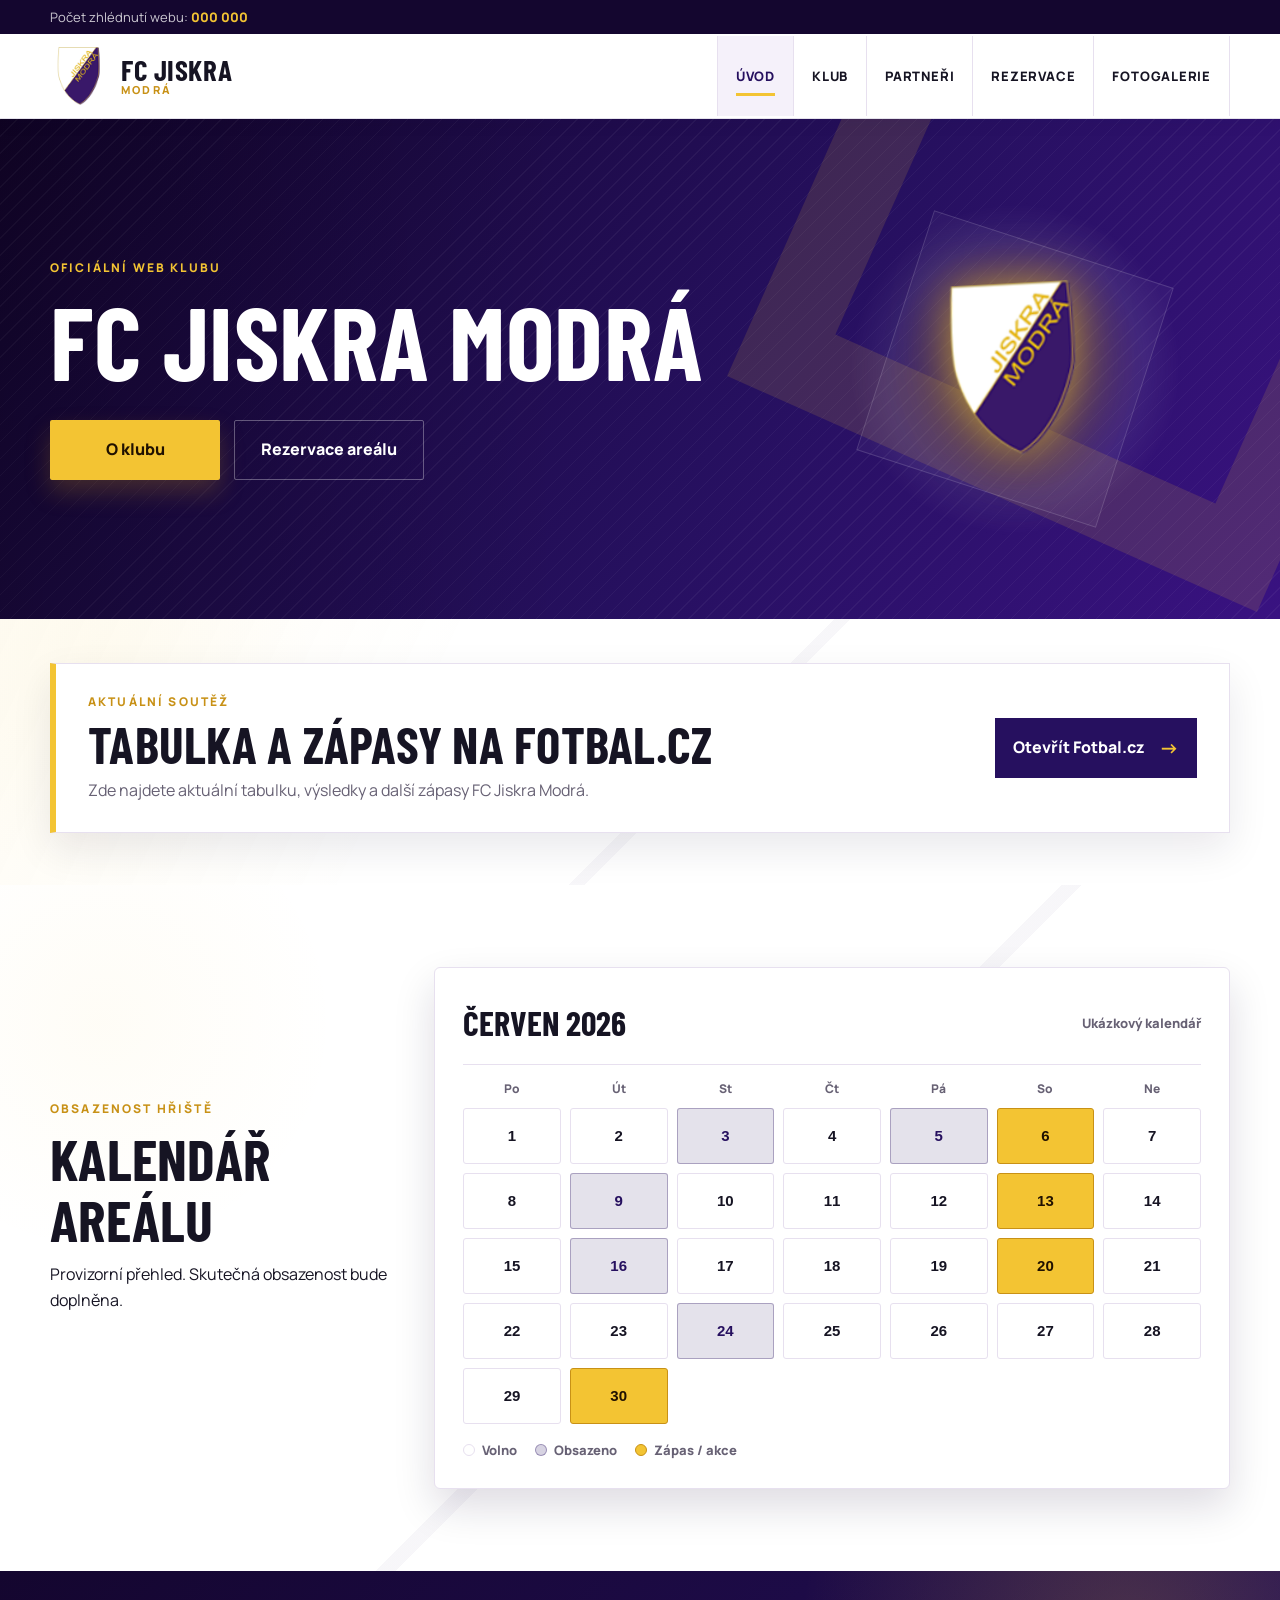
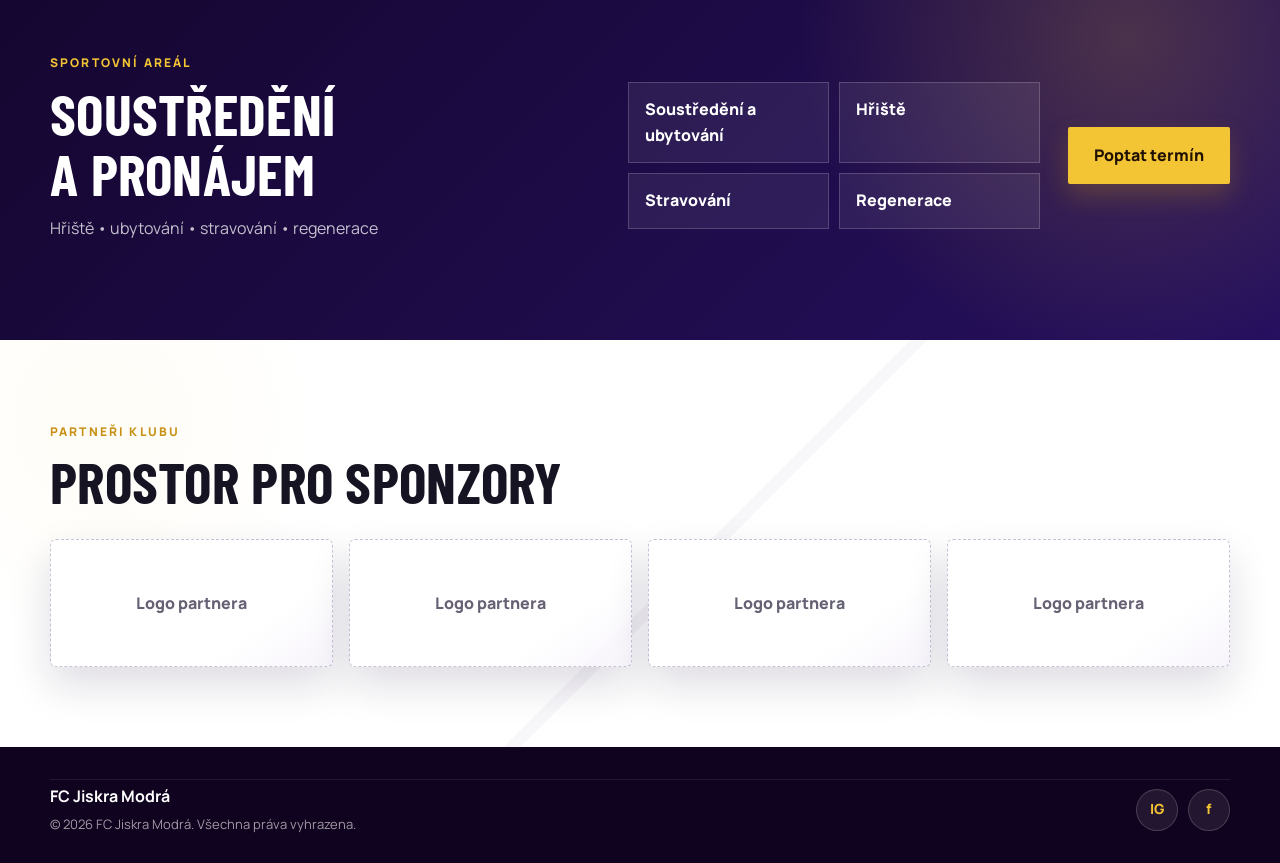
==== commit 51356d47: "akt" ====
--- a/index.html
+++ b/index.html
@@ -1,8 +1,81 @@
-<!doctype html><html lang="cs"><head><meta charset="UTF-8"><meta name="viewport" content="width=device-width, initial-scale=1.0"><link rel="preconnect" href="https://fonts.googleapis.com"><link rel="preconnect" href="https://fonts.gstatic.com" crossorigin><link href="https://fonts.googleapis.com/css2?family=Barlow+Condensed:wght@600;700;800&family=Inter:wght@400;500;600;700;800;900&display=swap" rel="stylesheet"><link rel="stylesheet" href="styles.css"><meta name="description" content="FC Jiskra Modrá – klubový web, zápasy, týmy, partneři a rezervace sportovního areálu."><title>FC Jiskra Modrá | Úvod</title></head><body><header class="site-header"><div class="top-strip"><div class="container top-strip-inner"><div class="views-counter">Počet shlédnutí webu: <strong>000 000</strong></div></div></div><nav class="nav container"><a class="brand" href="index.html"><img src="assets/logo.png" alt="Logo FC Jiskra Modrá"><span><strong>FC Jiskra</strong><small>Modrá</small></span></a><button class="nav-toggle" type="button" aria-label="Otevřít menu" aria-expanded="false"><span></span><span></span><span></span></button><div class="nav-links"><a class="active" href="index.html">Úvod</a><div class="nav-dropdown"><button class="nav-drop-toggle" type="button" aria-expanded="false">Klub</button><div class="nav-submenu"><a href="klub.html">O klubu</a><a href="tymy.html">A tým</a><a href="dalsi-tymy.html">Další týmy</a><a href="kontakt.html">Kontakt</a></div></div><a href="partneri.html">Partneři</a><a href="rezervace.html">Rezervace</a><a href="fotogalerie.html">Fotogalerie</a></div></nav></header>
+<!DOCTYPE html>
+<html lang="cs">
+<head>
+  <meta charset="utf-8">
+  <meta name="viewport" content="width=device-width, initial-scale=1.0">
+  <link rel="preconnect" href="https://fonts.googleapis.com">
+  <link rel="preconnect" href="https://fonts.gstatic.com" crossorigin>
+  <link href="https://fonts.googleapis.com/css2?family=Barlow+Condensed:wght@600;700;800&family=Manrope:wght@400;500;600;700;800&display=swap" rel="stylesheet">
+  <link href="styles.css" rel="stylesheet">
+  <meta name="description" content="FC Jiskra Modrá – klub, zápasy a rezervace sportovního areálu.">
+  <title>Úvod | FC Jiskra Modrá</title>
+</head>
+<body>
+<header class="site-header">
+  <div class="top-strip"><div class="container top-strip-inner"><div class="views-counter">Počet zhlédnutí webu: <strong>000 000</strong></div></div></div>
+  <nav class="nav container">
+    <a class="brand" href="index.html"><img src="assets/logo.png" alt="Logo FC Jiskra Modrá"><span><strong>FC Jiskra</strong><small>Modrá</small></span></a>
+    <button class="nav-toggle" type="button" aria-label="Otevřít menu" aria-expanded="false"><span></span><span></span><span></span></button>
+    <div class="nav-links">
+      <a class="active" href="index.html">Úvod</a>
+      <div class="nav-dropdown"><button class="nav-drop-toggle" type="button" aria-expanded="false">Klub</button>
+        <div class="nav-submenu">
+          <a href="klub.html">O klubu</a>
+          <a href="tymy.html">A tým</a>
+          <a href="zapasy.html">Zápasy</a>
+          <a href="dalsi-tymy.html">Další týmy</a>
+          <a href="kontakt.html">Kontakt</a>
+        </div>
+      </div>
+      <a href="partneri.html">Partneři</a>
+      <a href="rezervace.html">Rezervace</a>
+      <a href="fotogalerie.html">Fotogalerie</a>
+    </div>
+  </nav>
+</header>
 <main>
-<section class="score-hero"><div class="hero-bg-shape"></div><div class="container score-hero-grid hero-clean-grid"><div class="hero-news reveal"><p class="eyebrow">Oficiální web klubu</p><h1>FC Jiskra Modrá</h1><div class="hero-actions"><a class="btn" href="klub.html">O klubu</a><a class="btn btn-ghost" href="rezervace.html">Rezervace areálu</a></div></div><aside class="hero-logo-showcase reveal" aria-label="Logo FC Jiskra Modrá"><div class="hero-logo-glow"><img src="assets/logo.png" alt="Logo FC Jiskra Modrá"></div></aside></div></section>
-<section class="section home-overview"><div class="container home-overview-grid"><article class="overview-text reveal"><p class="eyebrow">Klub v kostce</p><h2>Praktický web pro hráče, rodiče i fanoušky</h2><p>Stránka slouží jako přehledné místo pro informace o klubu, rezervaci areálu, partnery a budoucí fotogalerii. Soutěžní výsledky a program se budou otevírat přes oficiální profil na fotbal.cz.</p></article><div class="overview-links reveal"><a href="klub.html"><strong>O klubu</strong><span>základní informace</span></a><a href="rezervace.html"><strong>Rezervace</strong><span>areál a poptávka</span></a><a href="https://www.fotbal.cz/souteze/turnaje/table/191d6bba-57e3-4611-b24a-a2140a83c892" target="_blank" rel="noopener"><strong>Fotbal.cz</strong><span>tabulka a zápasy</span></a></div></div></section>
-<section class="section section-soft occupancy-section"><div class="container occupancy-layout"><div class="section-heading reveal"><p class="eyebrow">Obsazenost hřiště</p><h2>Kalendář areálu</h2><p>Provizorní měsíční kalendář. Přesná obsazenost a rezervace budou doplněny po dodání podkladů.</p></div><div class="calendar-card reveal"><div class="calendar-head"><strong>Červen 2026</strong><span>Ukázkový kalendář</span></div><div class="calendar-grid compact-month"><span>Po</span><span>Út</span><span>St</span><span>Čt</span><span>Pá</span><span>So</span><span>Ne</span><button>1</button><button>2</button><button class="busy">3</button><button>4</button><button class="busy">5</button><button class="match">6</button><button>7</button><button>8</button><button class="busy">9</button><button>10</button><button>11</button><button>12</button><button class="match">13</button><button>14</button><button>15</button><button class="busy">16</button><button>17</button><button>18</button><button>19</button><button class="match">20</button><button>21</button><button>22</button><button>23</button><button class="busy">24</button><button>25</button><button>26</button><button>27</button><button>28</button><button>29</button><button class="match">30</button></div><div class="calendar-legend"><span><i></i>Volno</span><span><i class="busy"></i>Obsazeno</span><span><i class="match"></i>Zápas / akce</span></div></div></div></section>
-<section class="section reservation-band"><div class="container reservation-grid reveal"><div><p class="eyebrow">Pronájem sportovního zařízení</p><h2>Areál pro soustředění, zápasy i klubové akce</h2><p>Hřiště • stravování • regenerace • volnočas</p></div><div class="reserve-points"><a href="areal.html#hriste">Hřiště</a><a href="areal.html#stravovani">Stravování</a><a href="areal.html#rehabilitace">Rehabilitace</a><a href="areal.html#volnocas">Volnočas</a></div><a class="btn" href="rezervace.html">Odeslat poptávku</a></div></section>
+<section class="score-hero"><div class="hero-bg-shape"></div><div class="container score-hero-grid hero-clean-grid">
+  <div class="hero-news reveal"><p class="eyebrow">Oficiální web klubu</p><h1>FC Jiskra Modrá</h1><div class="hero-actions"><a class="btn" href="klub.html">O klubu</a><a class="btn btn-ghost" href="rezervace.html">Rezervace areálu</a></div></div>
+  <aside class="hero-logo-showcase reveal" aria-label="Logo FC Jiskra Modrá"><div class="hero-logo-glow"><img src="assets/logo.png" alt="Logo FC Jiskra Modrá"></div></aside>
+</div></section>
+<section class="section fotbal-link-section">
+  <div class="container">
+    <a class="fotbal-link-card reveal" href="https://www.fotbal.cz/souteze/turnaje/team/edb26e5a-d612-485b-b599-fb81e4adc0a9" target="_blank" rel="noopener">
+      <div class="fotbal-link-copy">
+        <p class="eyebrow">Aktuální soutěž</p>
+        <h2>Tabulka a zápasy na Fotbal.cz</h2>
+        <p>Zde najdete aktuální tabulku, výsledky a další zápasy FC Jiskra Modrá.</p>
+      </div>
+      <span class="fotbal-link-action">Otevřít Fotbal.cz <b>→</b></span>
+    </a>
+  </div>
+</section>
+<section class="section section-soft occupancy-section"><div class="container occupancy-layout">
+  <div class="section-heading reveal"><p class="eyebrow">Obsazenost hřiště</p><h2>Kalendář areálu</h2><p>Provizorní přehled. Skutečná obsazenost bude doplněna.</p></div>
+  <div class="calendar-card reveal"><div class="calendar-head"><strong>Červen 2026</strong><span>Ukázkový kalendář</span></div>
+    <div class="calendar-grid compact-month"><span>Po</span><span>Út</span><span>St</span><span>Čt</span><span>Pá</span><span>So</span><span>Ne</span>
+      <button>1</button><button>2</button><button class="busy">3</button><button>4</button><button class="busy">5</button><button class="match">6</button><button>7</button>
+      <button>8</button><button class="busy">9</button><button>10</button><button>11</button><button>12</button><button class="match">13</button><button>14</button>
+      <button>15</button><button class="busy">16</button><button>17</button><button>18</button><button>19</button><button class="match">20</button><button>21</button>
+      <button>22</button><button>23</button><button class="busy">24</button><button>25</button><button>26</button><button>27</button><button>28</button><button>29</button><button class="match">30</button>
+    </div>
+    <div class="calendar-legend"><span><i></i>Volno</span><span><i class="busy"></i>Obsazeno</span><span><i class="match"></i>Zápas / akce</span></div>
+  </div>
+</div></section>
+<section class="section reservation-band"><div class="container reservation-grid reveal">
+  <div><p class="eyebrow">Sportovní areál</p><h2>Soustředění a pronájem</h2><p>Hřiště • ubytování • stravování • regenerace</p></div>
+  <div class="reserve-points"><a href="soustredeni.html">Soustředění a ubytování</a><a href="areal.html#hriste">Hřiště</a><a href="areal.html#stravovani">Stravování</a><a href="areal.html#rehabilitace">Regenerace</a></div>
+  <a class="btn" href="rezervace.html">Poptat termín</a>
+</div></section>
 <section class="section sponsors-section"><div class="container"><div class="section-heading reveal"><p class="eyebrow">Partneři klubu</p><h2>Prostor pro sponzory</h2></div><div class="sponsor-grid"><div class="sponsor-slot reveal">Logo partnera</div><div class="sponsor-slot reveal">Logo partnera</div><div class="sponsor-slot reveal">Logo partnera</div><div class="sponsor-slot reveal">Logo partnera</div></div></div></section>
-</main><footer class="footer"><div class="container footer-inner"><div><strong>FC Jiskra Modrá</strong><p>© 2026 FC Jiskra Modrá. Všechna práva vyhrazena.</p></div><div class="footer-socials" aria-label="Sociální sítě"><a class="social-icon" href="https://www.instagram.com/jiskramodra/" target="_blank" rel="noopener" aria-label="Instagram FC Jiskra Modrá"><span>IG</span></a><a class="social-icon" href="#" aria-label="Facebook bude doplněn"><span>f</span></a></div></div></footer><script src="script.js"></script></body></html>+</main>
+<footer class="footer"><div class="container footer-inner">
+  <div><strong>FC Jiskra Modrá</strong><p>© 2026 FC Jiskra Modrá. Všechna práva vyhrazena.</p></div>
+  <div class="footer-socials" aria-label="Sociální sítě">
+    <a class="social-icon" href="https://www.instagram.com/jiskramodra/" target="_blank" rel="noopener" aria-label="Instagram FC Jiskra Modrá"><span>IG</span></a>
+    <a class="social-icon" href="#" aria-label="Facebook bude doplněn"><span>f</span></a>
+  </div>
+</div></footer>
+<script src="script.js"></script>
+</body>
+</html>
--- a/styles.css
+++ b/styles.css
@@ -1,10 +1,10 @@
-:root{--purple:#26105f;--purple-2:#3c1688;--purple-3:#14062f;--gold:#f3c433;--gold-2:#c89116;--ink:#161423;--muted:#676174;--line:#e7e0ef;--soft:#f5f1fa;--white:#fff;--shadow:0 18px 42px rgba(20,6,47,.14);--radius:6px}*{box-sizing:border-box}html{scroll-behavior:auto}body{margin:0;font-family:Inter,system-ui,-apple-system,Segoe UI,sans-serif;color:var(--ink);background:#fff;line-height:1.6}a{color:inherit;text-decoration:none}img{max-width:100%;display:block}.container{width:min(1180px,calc(100% - 40px));margin-inline:auto}.site-header{position:sticky;top:0;z-index:40;background:#fff;border-bottom:1px solid rgba(38,16,95,.12);box-shadow:0 4px 18px rgba(20,6,47,.05)}.top-strip{background:var(--purple-3);color:#fff;font-size:13px}.top-strip-inner{min-height:34px;display:flex;justify-content:space-between;align-items:center;gap:18px}.views-counter{color:rgba(255,255,255,.78)}.views-counter strong{color:var(--gold);font-weight:900}.top-links{display:flex;gap:18px;font-weight:800}.top-links a{color:rgba(255,255,255,.82)}.nav{min-height:84px;display:flex;align-items:center;justify-content:space-between;gap:24px}.brand{display:flex;align-items:center;gap:13px}.brand img{width:58px;height:58px;object-fit:contain}.brand span{display:grid;line-height:.98}.brand strong{font-family:'Barlow Condensed',Inter,sans-serif;text-transform:uppercase;font-size:29px;letter-spacing:.02em}.brand small{color:var(--gold-2);font-weight:900;text-transform:uppercase;letter-spacing:.2em;font-size:11px}.nav-links{display:flex;align-items:center;gap:0;border-left:1px solid var(--line);font-weight:900;text-transform:uppercase;font-size:13px;letter-spacing:.06em}.nav-links a{padding:30px 18px;border-right:1px solid var(--line);position:relative}.nav-links a:hover,.nav-links a.active{background:var(--soft);color:var(--purple)}.nav-links a.active:after{content:'';position:absolute;left:18px;right:18px;bottom:20px;height:3px;background:var(--gold)}.nav-toggle{display:none;background:transparent;border:0;padding:8px}.nav-toggle span{display:block;width:26px;height:2px;margin:5px;background:var(--purple)}.score-hero{position:relative;overflow:hidden;color:#fff;background:linear-gradient(125deg,#12042a 0%,var(--purple) 58%,#391281 100%)}.score-hero:before{content:'';position:absolute;inset:0;background:linear-gradient(90deg,rgba(0,0,0,.18),transparent 44%),repeating-linear-gradient(135deg,rgba(255,255,255,.045) 0 1px,transparent 1px 12px)}.hero-bg-shape{position:absolute;right:-120px;top:-180px;width:580px;height:580px;border:82px solid rgba(243,196,51,.13);transform:rotate(24deg)}.score-hero-grid{position:relative;z-index:1;min-height:550px;display:grid;grid-template-columns:1.15fr 380px;gap:46px;align-items:center;padding:70px 0}.eyebrow{margin:0 0 10px;color:var(--gold-2);font-weight:900;text-transform:uppercase;letter-spacing:.18em;font-size:12px}.score-hero .eyebrow,.reservation-band .eyebrow,.page-hero .eyebrow{color:var(--gold)}h1,h2,h3,p{margin-top:0}h1,h2{font-family:'Barlow Condensed',Inter,sans-serif;text-transform:uppercase}h1{font-size:clamp(56px,8vw,112px);line-height:.82;letter-spacing:.01em;margin-bottom:22px}h2{font-size:clamp(34px,4.6vw,58px);line-height:.9;letter-spacing:.01em;margin-bottom:16px}h3{line-height:1.12;margin-bottom:9px}.lead{max-width:650px;font-size:19px;color:rgba(255,255,255,.78)}.hero-actions{display:flex;gap:14px;flex-wrap:wrap;margin-top:30px}.hero-actions .btn{min-width:170px;font-size:16px}.btn{display:inline-flex;align-items:center;justify-content:center;border:0;border-radius:2px;padding:16px 26px;background:var(--gold);color:#201100;font-weight:900;box-shadow:0 12px 24px rgba(201,145,22,.25);cursor:pointer;transition:transform .18s ease,box-shadow .18s ease}.btn:hover{transform:translateY(-2px);box-shadow:0 16px 32px rgba(201,145,22,.34)}.btn-ghost{background:transparent;color:#fff;border:1px solid rgba(255,255,255,.32);box-shadow:none}.match-card{background:rgba(255,255,255,.96);color:var(--ink);border:1px solid rgba(255,255,255,.4);box-shadow:var(--shadow);padding:26px;border-radius:var(--radius)}.club-badge{display:flex;align-items:center;gap:12px;padding-bottom:18px;border-bottom:1px solid var(--line);font-weight:900;text-transform:uppercase}.club-badge img{width:54px;height:54px}.match-line{display:grid;gap:4px;margin:22px 0}.match-line span{color:var(--muted)}.score-box{display:grid;grid-template-columns:1fr auto 1fr;align-items:center;gap:12px;background:var(--purple);color:#fff;padding:20px 16px;margin-bottom:18px;text-align:center}.score-box span{font-family:'Barlow Condensed';font-size:22px;color:var(--gold)}.score-box strong{font-size:30px}.match-card a,.program-card a,.news-feature a{color:var(--purple);font-weight:900}.section{padding:82px 0}.section-soft{background:var(--soft)}.homepage-layout{display:grid;grid-template-columns:minmax(0,1fr) 360px;gap:30px;align-items:start}.section-title{display:flex;justify-content:space-between;align-items:end;border-bottom:4px solid var(--purple);margin-bottom:22px}.section-title h2{margin-bottom:10px}.news-feature{display:grid;grid-template-columns:86px 1fr;gap:22px;background:#fff;border:1px solid var(--line);border-left:6px solid var(--gold);padding:26px;box-shadow:var(--shadow);border-radius:var(--radius);margin-bottom:18px}.date-box{background:var(--purple);color:#fff;display:grid;place-items:center;align-content:center;min-height:86px}.date-box strong{font-family:'Barlow Condensed';font-size:38px;line-height:.9;color:var(--gold)}.date-box span{font-size:12px;font-weight:900}.news-list{display:grid;gap:12px}.news-row{padding:20px 22px;background:#fff;border:1px solid var(--line);border-radius:var(--radius);transition:transform .2s ease,border-color .2s ease}.news-row:hover{transform:translateX(4px);border-color:rgba(201,145,22,.55)}.news-row time{display:block;color:var(--gold-2);font-weight:900;font-size:12px;text-transform:uppercase;letter-spacing:.12em}.news-row p,.news-feature p,.tile span,.content-main p,.side-panel dd,.team-card p,.service-grid p{color:var(--muted)}.side-column{display:grid;gap:18px}.program-card,.table-card,.quick-card,.info-card,.team-card,.panel,.form,.side-panel,.content-main,.tile,.service-grid article{background:#fff;border:1px solid var(--line);border-radius:var(--radius);box-shadow:var(--shadow)}.program-card,.table-card{padding:22px}.program-card h3,.table-card h3{text-transform:uppercase;font-family:'Barlow Condensed';font-size:28px}.mini-tabs button{border:0;background:var(--purple);color:#fff;border-radius:2px;padding:9px 14px;font-weight:900}.fixture-mini{border-top:1px solid var(--line);padding:15px 0;display:grid;gap:4px}.fixture-mini span{font-size:12px;text-transform:uppercase;letter-spacing:.1em;color:var(--gold-2);font-weight:900}.fixture-mini em{font-style:normal;font-size:24px;font-weight:900}.standing-row{display:grid;grid-template-columns:34px 1fr 34px;gap:10px;padding:10px 0;border-top:1px solid var(--line);font-size:14px}.standing-row.head{font-weight:900;color:var(--muted);text-transform:uppercase;font-size:12px}.reservation-band{background:linear-gradient(135deg,var(--purple-3),var(--purple));color:#fff;position:relative;overflow:hidden}.reservation-band:before{content:'';position:absolute;inset:0;background:radial-gradient(circle at 88% 18%,rgba(243,196,51,.2),transparent 28%)}.reservation-grid{position:relative;display:grid;grid-template-columns:1.2fr .9fr auto;gap:28px;align-items:center}.reservation-grid p{color:rgba(255,255,255,.74)}.reserve-points{display:grid;grid-template-columns:1fr 1fr;gap:10px}.reserve-points a{border:1px solid rgba(255,255,255,.18);background:rgba(255,255,255,.07);padding:14px 16px;font-weight:900;transition:background .2s ease,border-color .2s ease,transform .2s ease}.reserve-points a:hover{background:rgba(255,255,255,.13);border-color:var(--gold);transform:translateY(-2px)}.link-tiles{display:grid;grid-template-columns:repeat(4,1fr);gap:16px}.tile{padding:24px;min-height:190px;transition:transform .2s ease,border-color .2s ease}.tile:hover{transform:translateY(-4px);border-color:var(--gold-2)}.tile small{color:var(--gold-2);font-weight:900}.tile strong{display:block;font-family:'Barlow Condensed';font-size:32px;text-transform:uppercase;margin:12px 0 8px}
-.footballcz-section{background:#fff}.footballcz-card{display:grid;grid-template-columns:1fr auto;gap:28px;align-items:center;background:#fff;border:1px solid var(--line);border-left:6px solid var(--gold);border-radius:var(--radius);box-shadow:var(--shadow);padding:34px}.footballcz-card h2{max-width:760px;margin-bottom:10px}.footballcz-card p:not(.eyebrow){max-width:760px;color:var(--muted);margin-bottom:0}.section-heading{max-width:760px;margin-bottom:28px}.area-info-grid{display:grid;grid-template-columns:repeat(4,1fr);gap:16px}.area-info-card{background:#fff;border:1px solid var(--line);border-radius:var(--radius);box-shadow:var(--shadow);padding:28px;scroll-margin-top:150px}.area-info-card span{color:var(--gold-2);font-weight:900;font-size:13px}.area-info-card h3{font-family:'Barlow Condensed';font-size:32px;text-transform:uppercase;margin:18px 0 10px}.area-info-card p{color:var(--muted);margin:0}.sponsors-section{background:#fff}.sponsor-grid{display:grid;grid-template-columns:repeat(4,1fr);gap:16px}.sponsor-slot{min-height:128px;display:grid;place-items:center;background:#fff;border:1px dashed rgba(38,16,95,.25);border-radius:var(--radius);color:var(--muted);font-weight:900;box-shadow:var(--shadow)}
+:root{--purple:#26105f;--purple-2:#3c1688;--purple-3:#14062f;--gold:#f3c433;--gold-2:#c89116;--ink:#161423;--muted:#676174;--line:#e7e0ef;--soft:#f5f1fa;--white:#fff;--shadow:0 18px 42px rgba(20,6,47,.14);--radius:6px}*{box-sizing:border-box}html{scroll-behavior:auto}body{margin:0;font-family:'Manrope',system-ui,-apple-system,Segoe UI,sans-serif;color:var(--ink);background:#fff;line-height:1.6}a{color:inherit;text-decoration:none}img{max-width:100%;display:block}.container{width:min(1180px,calc(100% - 40px));margin-inline:auto}.site-header{position:sticky;top:0;z-index:40;background:#fff;border-bottom:1px solid rgba(38,16,95,.12);box-shadow:0 4px 18px rgba(20,6,47,.05)}.top-strip{background:var(--purple-3);color:#fff;font-size:13px}.top-strip-inner{min-height:34px;display:flex;justify-content:space-between;align-items:center;gap:18px}.views-counter{color:rgba(255,255,255,.78)}.views-counter strong{color:var(--gold);font-weight:900}.top-links{display:flex;gap:18px;font-weight:800}.top-links a{color:rgba(255,255,255,.82)}.nav{min-height:84px;display:flex;align-items:center;justify-content:space-between;gap:24px}.brand{display:flex;align-items:center;gap:13px}.brand img{width:58px;height:58px;object-fit:contain}.brand span{display:grid;line-height:.98}.brand strong{font-family:'Oswald','Manrope',sans-serif;text-transform:uppercase;font-size:29px;letter-spacing:.02em}.brand small{color:var(--gold-2);font-weight:900;text-transform:uppercase;letter-spacing:.2em;font-size:11px}.nav-links{display:flex;align-items:center;gap:0;border-left:1px solid var(--line);font-weight:900;text-transform:uppercase;font-size:13px;letter-spacing:.06em}.nav-links a{padding:30px 18px;border-right:1px solid var(--line);position:relative}.nav-links a:hover,.nav-links a.active{background:var(--soft);color:var(--purple)}.nav-links a.active:after{content:'';position:absolute;left:18px;right:18px;bottom:20px;height:3px;background:var(--gold)}.nav-toggle{display:none;background:transparent;border:0;padding:8px}.nav-toggle span{display:block;width:26px;height:2px;margin:5px;background:var(--purple)}.score-hero{position:relative;overflow:hidden;color:#fff;background:linear-gradient(125deg,#12042a 0%,var(--purple) 58%,#391281 100%)}.score-hero:before{content:'';position:absolute;inset:0;background:linear-gradient(90deg,rgba(0,0,0,.18),transparent 44%),repeating-linear-gradient(135deg,rgba(255,255,255,.045) 0 1px,transparent 1px 12px)}.hero-bg-shape{position:absolute;right:-120px;top:-180px;width:580px;height:580px;border:82px solid rgba(243,196,51,.13);transform:rotate(24deg)}.score-hero-grid{position:relative;z-index:1;min-height:550px;display:grid;grid-template-columns:1.15fr 380px;gap:46px;align-items:center;padding:70px 0}.eyebrow{margin:0 0 10px;color:var(--gold-2);font-weight:900;text-transform:uppercase;letter-spacing:.18em;font-size:12px}.score-hero .eyebrow,.reservation-band .eyebrow,.page-hero .eyebrow{color:var(--gold)}h1,h2,h3,p{margin-top:0}h1,h2{font-family:'Oswald','Manrope',sans-serif;text-transform:uppercase}h1{font-size:clamp(56px,8vw,112px);line-height:.82;letter-spacing:.01em;margin-bottom:22px}h2{font-size:clamp(34px,4.6vw,58px);line-height:.9;letter-spacing:.01em;margin-bottom:16px}h3{line-height:1.12;margin-bottom:9px}.lead{max-width:650px;font-size:19px;color:rgba(255,255,255,.78)}.hero-actions{display:flex;gap:14px;flex-wrap:wrap;margin-top:30px}.hero-actions .btn{min-width:170px;font-size:16px}.btn{display:inline-flex;align-items:center;justify-content:center;border:0;border-radius:2px;padding:16px 26px;background:var(--gold);color:#201100;font-weight:900;box-shadow:0 12px 24px rgba(201,145,22,.25);cursor:pointer;transition:transform .18s ease,box-shadow .18s ease}.btn:hover{transform:translateY(-2px);box-shadow:0 16px 32px rgba(201,145,22,.34)}.btn-ghost{background:transparent;color:#fff;border:1px solid rgba(255,255,255,.32);box-shadow:none}.match-card{background:rgba(255,255,255,.96);color:var(--ink);border:1px solid rgba(255,255,255,.4);box-shadow:var(--shadow);padding:26px;border-radius:var(--radius)}.club-badge{display:flex;align-items:center;gap:12px;padding-bottom:18px;border-bottom:1px solid var(--line);font-weight:900;text-transform:uppercase}.club-badge img{width:54px;height:54px}.match-line{display:grid;gap:4px;margin:22px 0}.match-line span{color:var(--muted)}.score-box{display:grid;grid-template-columns:1fr auto 1fr;align-items:center;gap:12px;background:var(--purple);color:#fff;padding:20px 16px;margin-bottom:18px;text-align:center}.score-box span{font-family:'Oswald';font-size:22px;color:var(--gold)}.score-box strong{font-size:30px}.match-card a,.program-card a,.news-feature a{color:var(--purple);font-weight:900}.section{padding:82px 0}.section-soft{background:var(--soft)}.homepage-layout{display:grid;grid-template-columns:minmax(0,1fr) 360px;gap:30px;align-items:start}.section-title{display:flex;justify-content:space-between;align-items:end;border-bottom:4px solid var(--purple);margin-bottom:22px}.section-title h2{margin-bottom:10px}.news-feature{display:grid;grid-template-columns:86px 1fr;gap:22px;background:#fff;border:1px solid var(--line);border-left:6px solid var(--gold);padding:26px;box-shadow:var(--shadow);border-radius:var(--radius);margin-bottom:18px}.date-box{background:var(--purple);color:#fff;display:grid;place-items:center;align-content:center;min-height:86px}.date-box strong{font-family:'Oswald';font-size:38px;line-height:.9;color:var(--gold)}.date-box span{font-size:12px;font-weight:900}.news-list{display:grid;gap:12px}.news-row{padding:20px 22px;background:#fff;border:1px solid var(--line);border-radius:var(--radius);transition:transform .2s ease,border-color .2s ease}.news-row:hover{transform:translateX(4px);border-color:rgba(201,145,22,.55)}.news-row time{display:block;color:var(--gold-2);font-weight:900;font-size:12px;text-transform:uppercase;letter-spacing:.12em}.news-row p,.news-feature p,.tile span,.content-main p,.side-panel dd,.team-card p,.service-grid p{color:var(--muted)}.side-column{display:grid;gap:18px}.program-card,.table-card,.quick-card,.info-card,.team-card,.panel,.form,.side-panel,.content-main,.tile,.service-grid article{background:#fff;border:1px solid var(--line);border-radius:var(--radius);box-shadow:var(--shadow)}.program-card,.table-card{padding:22px}.program-card h3,.table-card h3{text-transform:uppercase;font-family:'Oswald';font-size:28px}.mini-tabs button{border:0;background:var(--purple);color:#fff;border-radius:2px;padding:9px 14px;font-weight:900}.fixture-mini{border-top:1px solid var(--line);padding:15px 0;display:grid;gap:4px}.fixture-mini span{font-size:12px;text-transform:uppercase;letter-spacing:.1em;color:var(--gold-2);font-weight:900}.fixture-mini em{font-style:normal;font-size:24px;font-weight:900}.standing-row{display:grid;grid-template-columns:34px 1fr 34px;gap:10px;padding:10px 0;border-top:1px solid var(--line);font-size:14px}.standing-row.head{font-weight:900;color:var(--muted);text-transform:uppercase;font-size:12px}.reservation-band{background:linear-gradient(135deg,var(--purple-3),var(--purple));color:#fff;position:relative;overflow:hidden}.reservation-band:before{content:'';position:absolute;inset:0;background:radial-gradient(circle at 88% 18%,rgba(243,196,51,.2),transparent 28%)}.reservation-grid{position:relative;display:grid;grid-template-columns:1.2fr .9fr auto;gap:28px;align-items:center}.reservation-grid p{color:rgba(255,255,255,.74)}.reserve-points{display:grid;grid-template-columns:1fr 1fr;gap:10px}.reserve-points a{border:1px solid rgba(255,255,255,.18);background:rgba(255,255,255,.07);padding:14px 16px;font-weight:900;transition:background .2s ease,border-color .2s ease,transform .2s ease}.reserve-points a:hover{background:rgba(255,255,255,.13);border-color:var(--gold);transform:translateY(-2px)}.link-tiles{display:grid;grid-template-columns:repeat(4,1fr);gap:16px}.tile{padding:24px;min-height:190px;transition:transform .2s ease,border-color .2s ease}.tile:hover{transform:translateY(-4px);border-color:var(--gold-2)}.tile small{color:var(--gold-2);font-weight:900}.tile strong{display:block;font-family:'Oswald';font-size:32px;text-transform:uppercase;margin:12px 0 8px}
+.footballcz-section{background:#fff}.footballcz-card{display:grid;grid-template-columns:1fr auto;gap:28px;align-items:center;background:#fff;border:1px solid var(--line);border-left:6px solid var(--gold);border-radius:var(--radius);box-shadow:var(--shadow);padding:34px}.footballcz-card h2{max-width:760px;margin-bottom:10px}.footballcz-card p:not(.eyebrow){max-width:760px;color:var(--muted);margin-bottom:0}.section-heading{max-width:760px;margin-bottom:28px}.area-info-grid{display:grid;grid-template-columns:repeat(4,1fr);gap:16px}.area-info-card{background:#fff;border:1px solid var(--line);border-radius:var(--radius);box-shadow:var(--shadow);padding:28px;scroll-margin-top:150px}.area-info-card span{color:var(--gold-2);font-weight:900;font-size:13px}.area-info-card h3{font-family:'Oswald';font-size:32px;text-transform:uppercase;margin:18px 0 10px}.area-info-card p{color:var(--muted);margin:0}.sponsors-section{background:#fff}.sponsor-grid{display:grid;grid-template-columns:repeat(4,1fr);gap:16px}.sponsor-slot{min-height:128px;display:grid;place-items:center;background:#fff;border:1px dashed rgba(38,16,95,.25);border-radius:var(--radius);color:var(--muted);font-weight:900;box-shadow:var(--shadow)}
 .page-hero{background:linear-gradient(135deg,var(--purple-3),var(--purple));color:#fff;padding:78px 0;position:relative;overflow:hidden}.page-hero:after{content:'';position:absolute;right:-120px;top:-140px;width:380px;height:380px;border:55px solid rgba(242,195,53,.12);transform:rotate(20deg)}.page-hero .container{position:relative;z-index:1}.page-hero p:not(.eyebrow){max-width:680px;color:rgba(255,255,255,.75);font-size:18px}.content-grid,.fixtures-layout,.form-layout{display:grid;grid-template-columns:1fr .95fr;gap:26px;align-items:start}.content-main,.side-panel,.info-card,.team-card,.service-grid article{padding:28px}.side-panel dl{display:grid;gap:14px;margin:0}.side-panel dt{font-weight:900}.side-panel dd{margin:0}.quick-grid,.card-grid,.partners{display:grid;grid-template-columns:repeat(3,1fr);gap:18px}.quick-card{padding:28px;min-height:220px}.card-label{color:var(--gold-2);font-size:12px;text-transform:uppercase;letter-spacing:.12em;font-weight:900}.team-grid{display:grid;grid-template-columns:1.15fr .85fr;gap:20px}.team-card{min-height:260px}.team-card span{color:var(--gold-2);font-weight:900;font-size:12px;text-transform:uppercase;letter-spacing:.12em}.team-card.featured{background:linear-gradient(135deg,var(--purple),var(--purple-2));color:#fff}.team-card.featured p{color:rgba(255,255,255,.75)}.team-card.featured a{color:var(--gold);font-weight:900}.service-grid{display:grid;grid-template-columns:repeat(4,1fr);gap:16px}.panel{padding:18px}.tabs{display:flex;gap:8px;margin-bottom:14px}.tab{border:0;border-radius:2px;padding:10px 15px;background:var(--soft);font-weight:900;cursor:pointer}.tab.active{background:var(--purple);color:#fff}.tab-panel{display:none}.tab-panel.active{display:block}.fixture,.table-row{display:grid;grid-template-columns:1fr auto;gap:16px;align-items:center;padding:16px 8px;border-top:1px solid var(--line)}.fixture span,.table-row span{color:var(--muted);font-size:14px}.partners div{min-height:120px;display:grid;place-items:center;background:#fff;border:1px solid var(--line);border-radius:var(--radius);color:var(--muted);font-weight:900;box-shadow:var(--shadow)}.form{padding:26px;display:grid;gap:16px}label{display:grid;gap:8px;font-weight:900}input,select{width:100%;border:1px solid var(--line);border-radius:2px;padding:13px 14px;font:inherit}input:focus,select:focus{outline:3px solid rgba(242,195,53,.25);border-color:var(--gold-2)}.form-row{display:grid;grid-template-columns:1fr 1fr;gap:14px}.form-note{margin:0;color:var(--muted);font-size:14px}.map-placeholder{min-height:250px;display:grid;place-items:center;border:1px dashed rgba(43,15,99,.3);border-radius:var(--radius);background:var(--soft);color:var(--muted);font-weight:900;margin-top:24px}.footer{background:#10031f;color:#fff;padding:30px 0}.footer-inner{display:flex;align-items:center;justify-content:space-between;gap:20px}.footer p{color:rgba(255,255,255,.6);margin:4px 0 0}.footer a{color:var(--gold);font-weight:900}.reveal{opacity:0;transform:translateY(18px);transition:opacity .55s ease,transform .55s ease}.reveal.in-view{opacity:1;transform:translateY(0)}@media(max-width:980px){.footballcz-card{grid-template-columns:1fr}.area-info-grid,.sponsor-grid{grid-template-columns:repeat(2,1fr)}.top-strip-inner{justify-content:center;flex-wrap:wrap;padding:7px 0}.top-links{display:none}.nav-toggle{display:block}.nav-links{position:absolute;left:20px;right:20px;top:118px;display:none;flex-direction:column;align-items:stretch;padding:12px;background:#fff;border:1px solid var(--line);border-radius:6px;box-shadow:var(--shadow)}.nav-links.open{display:flex}.nav-links a{padding:14px;border-right:0}.nav-links a.active:after{left:14px;right:auto;width:42px;bottom:8px}.score-hero-grid,.homepage-layout,.reservation-grid,.content-grid,.fixtures-layout,.form-layout,.team-grid{grid-template-columns:1fr}.score-hero-grid{min-height:auto;padding:56px 0}.quick-grid,.card-grid,.link-tiles,.service-grid,.partners{grid-template-columns:repeat(2,1fr)}}@media(max-width:620px){.area-info-grid,.sponsor-grid{grid-template-columns:1fr}.footballcz-card{padding:24px}.container{width:min(100% - 28px,1180px)}.brand img{width:48px;height:48px}.brand strong{font-size:24px}.nav{min-height:76px}.nav-links{top:110px}h1{font-size:56px}.section{padding:64px 0}.page-hero{padding:58px 0}.quick-grid,.card-grid,.link-tiles,.service-grid,.partners{grid-template-columns:1fr}.form-row,.fixture,.table-row,.news-feature{grid-template-columns:1fr}.reservation-grid{gap:18px}.reserve-points{grid-template-columns:1fr}.match-card{padding:20px}.footer-inner{align-items:flex-start;flex-direction:column}}
 
 
 /* v5 úpravy */
-.nav-dropdown{position:relative;border-right:1px solid var(--line)}.nav-drop-toggle{height:100%;padding:30px 18px;border:0;background:transparent;font:inherit;font-weight:900;text-transform:uppercase;letter-spacing:.06em;cursor:pointer;color:inherit}.nav-drop-toggle:hover,.nav-drop-toggle.active{background:var(--soft);color:var(--purple)}.nav-drop-toggle.active:after{content:'';position:absolute;left:18px;right:18px;bottom:20px;height:3px;background:var(--gold)}.nav-submenu{position:absolute;top:100%;left:0;min-width:190px;background:#fff;border:1px solid var(--line);box-shadow:var(--shadow);display:none;z-index:60}.nav-dropdown.open .nav-submenu,.nav-dropdown:hover .nav-submenu{display:grid}.nav-submenu a{padding:13px 16px!important;border:0!important;border-bottom:1px solid var(--line)!important;text-transform:none;letter-spacing:0;font-size:14px}.nav-submenu a:after{display:none!important}.occupancy-section{background:#fff}.occupancy-layout{display:grid;grid-template-columns:.85fr 1.15fr;gap:34px;align-items:center}.calendar-card{background:#fff;border:1px solid var(--line);border-radius:var(--radius);box-shadow:var(--shadow);padding:24px}.calendar-head{display:flex;justify-content:space-between;align-items:center;border-bottom:1px solid var(--line);padding-bottom:14px;margin-bottom:14px}.calendar-head strong{font-family:'Barlow Condensed';font-size:30px;text-transform:uppercase}.calendar-head span{color:var(--muted);font-weight:800;font-size:13px}.calendar-grid{display:grid;grid-template-columns:repeat(7,1fr);gap:8px}.calendar-grid span{font-size:12px;font-weight:900;color:var(--muted);text-align:center}.calendar-grid button{min-height:46px;border:1px solid var(--line);background:#fff;border-radius:3px;font-weight:900;color:var(--ink)}.calendar-grid button.busy{background:rgba(38,16,95,.12);border-color:rgba(38,16,95,.3);color:var(--purple)}.calendar-grid button.match{background:var(--gold);border-color:var(--gold-2);color:#201100}.calendar-legend{display:flex;gap:18px;flex-wrap:wrap;margin-top:16px;color:var(--muted);font-size:13px;font-weight:800}.calendar-legend span{display:flex;align-items:center;gap:7px}.calendar-legend i{width:12px;height:12px;border-radius:50%;border:1px solid var(--line);display:inline-block}.calendar-legend i.busy{background:rgba(38,16,95,.18);border-color:rgba(38,16,95,.35)}.calendar-legend i.match{background:var(--gold);border-color:var(--gold-2)}.reservation-detail-layout{display:grid;grid-template-columns:1fr .95fr;gap:28px;align-items:start}.reservation-info{background:#fff;border:1px solid var(--line);box-shadow:var(--shadow);border-radius:var(--radius);padding:30px}.benefit-grid{display:grid;grid-template-columns:1fr 1fr;gap:14px;margin-top:22px}.benefit-grid article{border:1px solid var(--line);border-left:4px solid var(--gold);padding:18px;background:var(--soft)}.benefit-grid h3{font-family:'Barlow Condensed';font-size:28px;text-transform:uppercase}.benefit-grid p{color:var(--muted);margin:0}.reservation-form h2{font-size:38px}.social-box{margin-top:22px;border:1px solid var(--line);border-left:5px solid var(--gold);padding:18px;background:var(--soft);display:grid;gap:4px}.social-box strong{font-family:'Barlow Condensed';font-size:26px;text-transform:uppercase}.social-box span{color:var(--muted)}.text-link{display:inline-block;margin-top:8px;color:var(--purple);font-weight:900}.gallery-grid{display:grid;grid-template-columns:repeat(3,1fr);gap:18px}.gallery-tile{min-height:230px;background:linear-gradient(135deg,rgba(38,16,95,.12),rgba(243,196,51,.14));border:1px dashed rgba(38,16,95,.28);border-radius:var(--radius);display:grid;place-items:end start;padding:20px;box-shadow:var(--shadow)}.gallery-tile span{background:#fff;padding:10px 14px;font-weight:900;color:var(--muted)}.area-info-grid-wide{grid-template-columns:repeat(2,1fr)}.footer-links{display:flex;gap:18px;flex-wrap:wrap}@media(max-width:980px){.nav-dropdown{border-right:0}.nav-drop-toggle{width:100%;text-align:left;padding:14px}.nav-drop-toggle.active:after{left:14px;right:auto;width:42px;bottom:8px}.nav-submenu{position:static;box-shadow:none;border:0;background:var(--soft);margin:0 0 8px 0}.nav-dropdown.open .nav-submenu{display:grid}.nav-dropdown:hover .nav-submenu{display:none}.nav-dropdown.open:hover .nav-submenu{display:grid}.occupancy-layout,.reservation-detail-layout{grid-template-columns:1fr}.gallery-grid{grid-template-columns:repeat(2,1fr)}}@media(max-width:620px){.benefit-grid,.gallery-grid,.area-info-grid-wide{grid-template-columns:1fr}.calendar-grid button{min-height:38px}.footer-links{flex-direction:column;gap:8px}}
+.nav-dropdown{position:relative;border-right:1px solid var(--line)}.nav-drop-toggle{height:100%;padding:30px 18px;border:0;background:transparent;font:inherit;font-weight:900;text-transform:uppercase;letter-spacing:.06em;cursor:pointer;color:inherit}.nav-drop-toggle:hover,.nav-drop-toggle.active{background:var(--soft);color:var(--purple)}.nav-drop-toggle.active:after{content:'';position:absolute;left:18px;right:18px;bottom:20px;height:3px;background:var(--gold)}.nav-submenu{position:absolute;top:100%;left:0;min-width:190px;background:#fff;border:1px solid var(--line);box-shadow:var(--shadow);display:none;z-index:60}.nav-dropdown.open .nav-submenu,.nav-dropdown:hover .nav-submenu{display:grid}.nav-submenu a{padding:13px 16px!important;border:0!important;border-bottom:1px solid var(--line)!important;text-transform:none;letter-spacing:0;font-size:14px}.nav-submenu a:after{display:none!important}.occupancy-section{background:#fff}.occupancy-layout{display:grid;grid-template-columns:.85fr 1.15fr;gap:34px;align-items:center}.calendar-card{background:#fff;border:1px solid var(--line);border-radius:var(--radius);box-shadow:var(--shadow);padding:24px}.calendar-head{display:flex;justify-content:space-between;align-items:center;border-bottom:1px solid var(--line);padding-bottom:14px;margin-bottom:14px}.calendar-head strong{font-family:'Oswald';font-size:30px;text-transform:uppercase}.calendar-head span{color:var(--muted);font-weight:800;font-size:13px}.calendar-grid{display:grid;grid-template-columns:repeat(7,1fr);gap:8px}.calendar-grid span{font-size:12px;font-weight:900;color:var(--muted);text-align:center}.calendar-grid button{min-height:46px;border:1px solid var(--line);background:#fff;border-radius:3px;font-weight:900;color:var(--ink)}.calendar-grid button.busy{background:rgba(38,16,95,.12);border-color:rgba(38,16,95,.3);color:var(--purple)}.calendar-grid button.match{background:var(--gold);border-color:var(--gold-2);color:#201100}.calendar-legend{display:flex;gap:18px;flex-wrap:wrap;margin-top:16px;color:var(--muted);font-size:13px;font-weight:800}.calendar-legend span{display:flex;align-items:center;gap:7px}.calendar-legend i{width:12px;height:12px;border-radius:50%;border:1px solid var(--line);display:inline-block}.calendar-legend i.busy{background:rgba(38,16,95,.18);border-color:rgba(38,16,95,.35)}.calendar-legend i.match{background:var(--gold);border-color:var(--gold-2)}.reservation-detail-layout{display:grid;grid-template-columns:1fr .95fr;gap:28px;align-items:start}.reservation-info{background:#fff;border:1px solid var(--line);box-shadow:var(--shadow);border-radius:var(--radius);padding:30px}.benefit-grid{display:grid;grid-template-columns:1fr 1fr;gap:14px;margin-top:22px}.benefit-grid article{border:1px solid var(--line);border-left:4px solid var(--gold);padding:18px;background:var(--soft)}.benefit-grid h3{font-family:'Oswald';font-size:28px;text-transform:uppercase}.benefit-grid p{color:var(--muted);margin:0}.reservation-form h2{font-size:38px}.social-box{margin-top:22px;border:1px solid var(--line);border-left:5px solid var(--gold);padding:18px;background:var(--soft);display:grid;gap:4px}.social-box strong{font-family:'Oswald';font-size:26px;text-transform:uppercase}.social-box span{color:var(--muted)}.text-link{display:inline-block;margin-top:8px;color:var(--purple);font-weight:900}.gallery-grid{display:grid;grid-template-columns:repeat(3,1fr);gap:18px}.gallery-tile{min-height:230px;background:linear-gradient(135deg,rgba(38,16,95,.12),rgba(243,196,51,.14));border:1px dashed rgba(38,16,95,.28);border-radius:var(--radius);display:grid;place-items:end start;padding:20px;box-shadow:var(--shadow)}.gallery-tile span{background:#fff;padding:10px 14px;font-weight:900;color:var(--muted)}.area-info-grid-wide{grid-template-columns:repeat(2,1fr)}.footer-links{display:flex;gap:18px;flex-wrap:wrap}@media(max-width:980px){.nav-dropdown{border-right:0}.nav-drop-toggle{width:100%;text-align:left;padding:14px}.nav-drop-toggle.active:after{left:14px;right:auto;width:42px;bottom:8px}.nav-submenu{position:static;box-shadow:none;border:0;background:var(--soft);margin:0 0 8px 0}.nav-dropdown.open .nav-submenu{display:grid}.nav-dropdown:hover .nav-submenu{display:none}.nav-dropdown.open:hover .nav-submenu{display:grid}.occupancy-layout,.reservation-detail-layout{grid-template-columns:1fr}.gallery-grid{grid-template-columns:repeat(2,1fr)}}@media(max-width:620px){.benefit-grid,.gallery-grid,.area-info-grid-wide{grid-template-columns:1fr}.calendar-grid button{min-height:38px}.footer-links{flex-direction:column;gap:8px}}
 
 /* v7 jemné úpravy */
 .top-strip-inner{justify-content:flex-start}.hero-clean-grid{grid-template-columns:1fr 360px;min-height:500px}.club-info-card{background:rgba(255,255,255,.95);color:var(--ink);border:1px solid rgba(255,255,255,.45);box-shadow:var(--shadow);border-radius:var(--radius);padding:26px;position:relative;overflow:hidden}.club-info-card:after{content:'';position:absolute;right:-34px;bottom:-42px;width:120px;height:120px;border:18px solid rgba(243,196,51,.18);transform:rotate(22deg)}.club-info-card p{color:var(--muted);margin:18px 0 20px}.club-info-card .btn{width:100%;position:relative;z-index:1}.mini-links{display:flex;gap:14px;margin-top:18px;position:relative;z-index:1}.mini-links a{font-weight:900;color:var(--purple);border-bottom:2px solid var(--gold)}.footballcz-card{transition:transform .22s ease,box-shadow .22s ease}.footballcz-card:hover{transform:translateY(-3px);box-shadow:0 24px 50px rgba(20,6,47,.16)}.occupancy-layout{grid-template-columns:.7fr .95fr}.calendar-card{max-width:720px;margin-left:auto}.compact-month button{min-height:38px;font-size:13px;transition:transform .15s ease,background .15s ease}.compact-month button:hover{transform:translateY(-1px)}.score-hero .hero-actions{margin-top:28px}.footer-links a{white-space:nowrap}.social-box a.text-link{margin-top:0}
@@ -12,7 +12,7 @@
 @media(max-width:620px){.hero-clean-grid{min-height:auto}.club-info-card{padding:20px}.mini-links{flex-direction:column}.compact-month button{min-height:34px;font-size:12px}}
 
 /* v8 úklid a méně opakování */
-.home-overview{padding:72px 0 44px;background:#fff}.home-overview-grid{display:grid;grid-template-columns:1.1fr .9fr;gap:30px;align-items:center}.overview-text p:last-child{max-width:690px;color:var(--muted);font-size:17px}.overview-links{display:grid;grid-template-columns:1fr;gap:10px}.overview-links a{display:flex;justify-content:space-between;gap:18px;align-items:center;padding:18px 20px;border:1px solid var(--line);border-left:4px solid var(--gold);background:#fff;box-shadow:0 12px 28px rgba(20,6,47,.07);transition:transform .18s ease,box-shadow .18s ease}.overview-links a:hover{transform:translateY(-2px);box-shadow:0 18px 36px rgba(20,6,47,.12)}.overview-links strong{font-family:'Barlow Condensed';font-size:27px;text-transform:uppercase;line-height:1}.overview-links span{color:var(--muted);font-weight:800;font-size:13px}.quick-link-stack{display:grid;gap:9px;margin:18px 0}.quick-link-stack a{display:flex;align-items:center;justify-content:space-between;padding:12px 14px;border:1px solid var(--line);background:var(--soft);font-weight:900;color:var(--purple)}.quick-link-stack a:after{content:'→';color:var(--gold-2)}.card-socials,.footer-socials{display:flex;align-items:center;gap:10px}.social-icon{width:42px;height:42px;border-radius:50%;display:inline-grid;place-items:center;background:rgba(255,255,255,.08);border:1px solid rgba(255,255,255,.18);color:var(--gold)!important;font-weight:900;letter-spacing:.03em;transition:transform .18s ease,background .18s ease}.club-info-card .social-icon{background:#fff;border-color:var(--line);color:var(--purple)!important}.social-icon:hover{transform:translateY(-2px);background:var(--gold);color:#201100!important}.social-icon span{font-size:14px}.footer{padding:32px 0 28px}.footer-inner{border-top:1px solid rgba(255,255,255,.08);padding-top:4px}.footer p{font-size:13px}.footer-links{display:none}.nav-submenu{min-width:205px}.sponsors-section{padding-bottom:80px}.sponsor-slot{transition:transform .18s ease,border-color .18s ease}.sponsor-slot:hover{transform:translateY(-2px);border-color:rgba(201,145,22,.55)}
+.home-overview{padding:72px 0 44px;background:#fff}.home-overview-grid{display:grid;grid-template-columns:1.1fr .9fr;gap:30px;align-items:center}.overview-text p:last-child{max-width:690px;color:var(--muted);font-size:17px}.overview-links{display:grid;grid-template-columns:1fr;gap:10px}.overview-links a{display:flex;justify-content:space-between;gap:18px;align-items:center;padding:18px 20px;border:1px solid var(--line);border-left:4px solid var(--gold);background:#fff;box-shadow:0 12px 28px rgba(20,6,47,.07);transition:transform .18s ease,box-shadow .18s ease}.overview-links a:hover{transform:translateY(-2px);box-shadow:0 18px 36px rgba(20,6,47,.12)}.overview-links strong{font-family:'Oswald';font-size:27px;text-transform:uppercase;line-height:1}.overview-links span{color:var(--muted);font-weight:800;font-size:13px}.quick-link-stack{display:grid;gap:9px;margin:18px 0}.quick-link-stack a{display:flex;align-items:center;justify-content:space-between;padding:12px 14px;border:1px solid var(--line);background:var(--soft);font-weight:900;color:var(--purple)}.quick-link-stack a:after{content:'→';color:var(--gold-2)}.card-socials,.footer-socials{display:flex;align-items:center;gap:10px}.social-icon{width:42px;height:42px;border-radius:50%;display:inline-grid;place-items:center;background:rgba(255,255,255,.08);border:1px solid rgba(255,255,255,.18);color:var(--gold)!important;font-weight:900;letter-spacing:.03em;transition:transform .18s ease,background .18s ease}.club-info-card .social-icon{background:#fff;border-color:var(--line);color:var(--purple)!important}.social-icon:hover{transform:translateY(-2px);background:var(--gold);color:#201100!important}.social-icon span{font-size:14px}.footer{padding:32px 0 28px}.footer-inner{border-top:1px solid rgba(255,255,255,.08);padding-top:4px}.footer p{font-size:13px}.footer-links{display:none}.nav-submenu{min-width:205px}.sponsors-section{padding-bottom:80px}.sponsor-slot{transition:transform .18s ease,border-color .18s ease}.sponsor-slot:hover{transform:translateY(-2px);border-color:rgba(201,145,22,.55)}
 @media(max-width:980px){.home-overview-grid{grid-template-columns:1fr}.overview-links{grid-template-columns:repeat(3,1fr)}}
 @media(max-width:700px){.overview-links{grid-template-columns:1fr}.footer-inner{gap:16px}.footer-socials{margin-top:6px}}
 
@@ -221,3 +221,490 @@
 @media(max-width:620px){
   .hero-logo-showcase{min-height:190px}.hero-logo-showcase:before{width:190px;height:190px}.hero-logo-showcase:after{width:150px;height:150px}.hero-logo-glow img{width:112px}.compact-month button{min-height:42px}
 }
+
+
+/* v11 — mobilní optimalizace, nové fonty, zápasy a soustředění */
+html{scroll-padding-top:132px}
+body{font-family:'Manrope',system-ui,-apple-system,'Segoe UI',sans-serif;overflow-x:hidden}
+h1,h2,.brand strong,.program-card h3,.table-card h3,.tile strong,.area-info-card h3,.benefit-grid h3,.social-box strong,.calendar-head strong,.match-preview-card h3,.fotbal-cta h3,.stay-preview h3,.accommodation-services h3{font-family:'Oswald','Arial Narrow',sans-serif}
+.nav{position:relative}
+.back-home-link{display:inline-flex;align-items:center;gap:8px;margin-top:18px;padding:9px 13px;border:1px solid rgba(255,255,255,.28);color:#fff;font-size:13px;font-weight:800;letter-spacing:.02em;transition:background .2s ease,border-color .2s ease,transform .2s ease}
+.back-home-link:hover{background:rgba(255,255,255,.1);border-color:var(--gold);transform:translateX(-2px)}
+.nav-submenu a.active{background:var(--soft);color:var(--purple)}
+.nav-submenu a.active:before{content:'•';color:var(--gold-2);margin-right:7px}
+
+/* Dva nejbližší zápasy */
+.matches-section .section-heading{max-width:780px}
+.match-preview-grid{display:grid;grid-template-columns:repeat(2,minmax(0,1fr));gap:22px;margin-top:30px}
+.match-preview-card{background:#fff;border:1px solid var(--line);border-top:5px solid var(--purple);box-shadow:var(--shadow);padding:26px;position:relative;overflow:hidden}
+.match-preview-card.next-match{border-top-color:var(--gold)}
+.match-preview-card:after{content:'';position:absolute;right:-60px;bottom:-80px;width:180px;height:180px;border:24px solid rgba(38,16,95,.045);transform:rotate(24deg)}
+.match-preview-top{display:flex;justify-content:space-between;align-items:center;gap:18px;padding-bottom:14px;border-bottom:1px solid var(--line);text-transform:uppercase;font-size:12px;font-weight:900;letter-spacing:.11em;color:var(--gold-2)}
+.match-preview-top strong{font-family:'Oswald';font-size:34px;color:rgba(38,16,95,.15);line-height:1}
+.match-date{font-weight:800;color:var(--muted);margin:18px 0}
+.match-teams{display:grid;grid-template-columns:1fr auto 1fr;gap:18px;align-items:center;text-align:center;position:relative;z-index:1}
+.match-teams>div{display:grid;justify-items:center;gap:10px}
+.match-teams img{width:68px;height:76px;object-fit:contain;filter:drop-shadow(0 8px 14px rgba(38,16,95,.18))}
+.match-teams>span{font-family:'Oswald';font-size:26px;color:var(--gold-2)}
+.opponent-placeholder>span{width:66px;height:66px;border-radius:50%;display:grid;place-items:center;background:var(--soft);border:1px dashed rgba(38,16,95,.35);font-family:'Oswald';font-size:32px;color:var(--purple)}
+.match-place{margin:20px 0 0;padding-top:14px;border-top:1px solid var(--line);color:var(--muted);font-size:14px;font-weight:700}
+.fotbal-cta{margin-top:24px;padding:26px 28px;background:linear-gradient(135deg,var(--purple-3),var(--purple));color:#fff;display:flex;align-items:center;justify-content:space-between;gap:24px;box-shadow:var(--shadow)}
+.fotbal-cta h3{font-size:32px;text-transform:uppercase;margin:0 0 6px}
+.fotbal-cta p:not(.eyebrow){margin:0;color:rgba(255,255,255,.72)}
+.fotbal-cta .btn{flex:0 0 auto}
+
+/* Soustředění a ubytování */
+.stay-preview{display:grid;grid-template-columns:.9fr 1.1fr;gap:20px;margin:26px 0 22px;border:1px solid var(--line);border-left:5px solid var(--gold);background:#fff;box-shadow:0 16px 34px rgba(20,6,47,.1);padding:20px;transition:transform .2s ease,box-shadow .2s ease}
+.stay-preview:hover{transform:translateY(-3px);box-shadow:0 22px 42px rgba(20,6,47,.16)}
+.preview-label{display:inline-block;color:var(--gold-2);font-size:11px;font-weight:900;text-transform:uppercase;letter-spacing:.12em;margin-bottom:7px}
+.stay-preview h3{font-size:34px;text-transform:uppercase;margin:0 0 8px}
+.stay-preview p{color:var(--muted);margin-bottom:14px}
+.stay-preview-copy>strong{color:var(--purple);font-size:14px}
+.stay-photo-strip{display:grid;grid-template-columns:1.2fr .8fr;grid-template-rows:1fr 1fr;gap:7px;min-height:210px}
+.stay-photo-strip img{width:100%;height:100%;object-fit:cover;border:1px solid rgba(38,16,95,.12)}
+.stay-photo-strip img:first-child{grid-row:1/3}
+.benefit-link{display:block;border:1px solid var(--line);border-left:4px solid var(--gold);padding:18px;background:var(--soft);transition:background .18s ease,transform .18s ease,border-color .18s ease}
+.benefit-link:hover{background:#fff;transform:translateY(-2px);border-color:var(--gold-2)}
+.benefit-link h3{font-size:28px;text-transform:uppercase;margin-bottom:8px}
+.benefit-link p{color:var(--muted);margin:0 0 10px}
+.benefit-link span{font-size:13px;font-weight:900;color:var(--purple)}
+.accommodation-layout{display:grid;grid-template-columns:.8fr 1.2fr;gap:32px;align-items:center}
+.accommodation-copy p{color:var(--muted)}
+.check-list{list-style:none;padding:0;margin:24px 0;display:grid;gap:10px}
+.check-list li{position:relative;padding-left:28px;font-weight:700}
+.check-list li:before{content:'✓';position:absolute;left:0;top:0;color:var(--gold-2);font-weight:900}
+.accommodation-gallery{display:grid;grid-template-columns:1.15fr .85fr;grid-template-rows:1fr 1fr;gap:10px}
+.accommodation-gallery figure{margin:0;position:relative;min-height:190px;overflow:hidden;border:1px solid var(--line);box-shadow:var(--shadow);background:#fff}
+.accommodation-gallery figure:first-child{grid-row:1/3;min-height:390px}
+.accommodation-gallery img{width:100%;height:100%;object-fit:cover}
+.accommodation-gallery figcaption{position:absolute;left:10px;right:10px;bottom:10px;background:rgba(20,6,47,.88);color:#fff;padding:9px 11px;font-size:12px;font-weight:800}
+.accommodation-services{display:grid;grid-template-columns:repeat(4,1fr);gap:16px}
+.accommodation-services article{background:#fff;border:1px solid var(--line);border-top:4px solid var(--gold);padding:24px;box-shadow:var(--shadow)}
+.accommodation-services span{font-family:'Oswald';font-size:30px;color:rgba(38,16,95,.18)}
+.accommodation-services h3{font-size:27px;text-transform:uppercase;margin:8px 0}
+.accommodation-services p{color:var(--muted);margin:0}
+.section-dark{background:linear-gradient(135deg,var(--purple-3),var(--purple));color:#fff}
+.split-panel{display:flex;align-items:center;justify-content:space-between;gap:28px}
+.split-panel p:not(.eyebrow){color:rgba(255,255,255,.72);margin-bottom:0}
+
+/* Přesnější mobilní menu a obecná responzivita */
+@media(max-width:980px){
+  html{scroll-padding-top:110px}
+  .nav{min-height:74px}
+  .nav-links{top:100%;left:0;right:0;max-height:calc(100vh - 112px);overflow-y:auto;border-radius:0;padding:8px;margin:0}
+  .nav-links a,.nav-drop-toggle{min-height:48px;display:flex;align-items:center}
+  .nav-drop-toggle:after{content:'+';margin-left:auto;font-size:20px;color:var(--gold-2)}
+  .nav-dropdown.open .nav-drop-toggle:after{content:'−'}
+  .nav-submenu{margin:0 0 4px}
+  .match-preview-grid,.accommodation-layout{grid-template-columns:1fr}
+  .accommodation-services{grid-template-columns:repeat(2,1fr)}
+  .fotbal-cta{align-items:flex-start}
+  .stay-preview{grid-template-columns:1fr}
+}
+@media(max-width:700px){
+  .container{width:min(100% - 28px,1180px)}
+  .top-strip-inner{min-height:30px;padding:4px 0}
+  .views-counter{font-size:11px}
+  .site-header{position:sticky}
+  .nav{min-height:68px;gap:10px}
+  .brand{gap:9px;min-width:0}
+  .brand img{width:43px;height:43px}
+  .brand strong{font-size:21px;white-space:nowrap}
+  .brand small{font-size:9px}
+  .nav-toggle{display:block;border:1px solid var(--line);padding:8px 7px}
+  .nav-toggle span{width:23px}
+  .nav-links{max-height:calc(100vh - 98px);box-shadow:0 18px 38px rgba(20,6,47,.2)}
+  .score-hero-grid{padding:42px 0 34px;gap:14px}
+  .score-hero h1{font-size:clamp(45px,15vw,62px);line-height:.9;margin-bottom:18px}
+  .hero-actions{display:grid;grid-template-columns:1fr;gap:10px;margin-top:22px}
+  .hero-actions .btn{width:100%;min-width:0}
+  .hero-logo-showcase{min-height:160px}
+  .hero-logo-showcase:before{width:170px;height:170px}
+  .hero-logo-showcase:after{width:130px;height:130px}
+  .hero-logo-glow{width:150px;height:150px}
+  .hero-logo-glow img{width:94px}
+  .home-overview{padding:46px 0 30px}
+  .overview-text h2,.section-heading h2{font-size:39px;line-height:.98}
+  .overview-text p:last-child{font-size:15px}
+  .overview-links a{padding:15px 16px}
+  .overview-links strong{font-size:23px}
+  .overview-links span{text-align:right;font-size:11px}
+  .section{padding:50px 0}
+  .page-hero{padding:36px 0;min-height:auto}
+  .page-hero-inner{display:grid;grid-template-columns:minmax(0,1fr) 74px;gap:16px;align-items:center}
+  .page-hero h1{font-size:42px;line-height:.96;margin-bottom:9px}
+  .page-hero p:not(.eyebrow){font-size:14px;line-height:1.5;margin-bottom:0}
+  .page-hero-mark{width:72px;height:72px;margin:0}
+  .page-hero-mark img{width:48px}
+  .back-home-link{margin-top:14px;padding:7px 10px;font-size:12px}
+  .content-main,.side-panel,.info-card,.team-card,.service-grid article,.form,.reservation-info{padding:20px}
+  .content-main h2,.reservation-info h2{font-size:36px}
+  .calendar-card{padding:13px}
+  .calendar-head{align-items:flex-start;gap:8px}
+  .calendar-head strong{font-size:24px}
+  .calendar-head span{font-size:10px;text-align:right}
+  .calendar-grid{gap:4px}
+  .compact-month button,.calendar-grid button{min-height:36px;font-size:12px;padding:0}
+  .calendar-grid span{font-size:10px}
+  .calendar-legend{gap:9px;font-size:10px}
+  .reservation-grid{grid-template-columns:1fr}
+  .reserve-points{grid-template-columns:1fr 1fr}
+  .reservation-grid>.btn{width:100%}
+  .sponsor-grid{grid-template-columns:1fr 1fr}
+  .sponsor-slot{min-height:94px;font-size:13px}
+  .footer{padding:26px 0}
+  .footer-inner{display:flex;flex-direction:column;align-items:flex-start}
+  .footer-socials{align-self:flex-start}
+  .match-preview-grid{gap:14px}
+  .match-preview-card{padding:19px}
+  .match-teams{gap:8px}
+  .match-teams img{width:52px;height:58px}
+  .match-teams strong{font-size:13px}
+  .opponent-placeholder>span{width:52px;height:52px}
+  .fotbal-cta{display:grid;padding:22px}
+  .fotbal-cta .btn{width:100%}
+  .stay-preview{padding:15px}
+  .stay-preview h3{font-size:29px}
+  .stay-photo-strip{min-height:170px}
+  .benefit-grid{grid-template-columns:1fr}
+  .accommodation-gallery{grid-template-columns:1fr 1fr;grid-template-rows:auto}
+  .accommodation-gallery figure:first-child{grid-column:1/3;grid-row:auto;min-height:230px}
+  .accommodation-gallery figure{min-height:145px}
+  .accommodation-services{grid-template-columns:1fr}
+  .split-panel{display:grid}
+  .split-panel .btn{width:100%}
+}
+@media(max-width:420px){
+  .container{width:min(100% - 20px,1180px)}
+  .brand span{display:none}
+  .nav{min-height:62px}
+  .nav-links{max-height:calc(100vh - 92px)}
+  .page-hero-inner{grid-template-columns:1fr 62px}
+  .page-hero-mark{width:60px;height:60px}
+  .page-hero-mark img{width:40px}
+  .page-hero h1{font-size:37px}
+  .reserve-points,.sponsor-grid{grid-template-columns:1fr}
+  .calendar-card{margin-inline:-2px}
+  .calendar-grid{gap:3px}
+  .compact-month button,.calendar-grid button{min-height:32px;font-size:11px}
+  .match-teams{grid-template-columns:1fr;gap:10px}
+  .match-teams>span{font-size:18px}
+  .match-preview-top strong{font-size:28px}
+  .stay-photo-strip{grid-template-columns:1fr 1fr;grid-template-rows:120px 90px}
+  .stay-photo-strip img:first-child{grid-column:1/3;grid-row:auto}
+  .accommodation-gallery{grid-template-columns:1fr}
+  .accommodation-gallery figure:first-child{grid-column:auto;min-height:200px}
+}
+
+/* v12 — kompaktní podstránky, kontextová navigace a font s českou diakritikou */
+body{font-family:'Manrope',system-ui,-apple-system,'Segoe UI',sans-serif}
+h1,h2,h3,.brand strong,.program-card h3,.table-card h3,.tile strong,.area-info-card h3,.benefit-grid h3,.social-box strong,.calendar-head strong,.match-preview-card h3,.fotbal-cta h3,.stay-preview h3,.accommodation-services h3,.overview-links strong,.match-preview-top strong,.match-teams>span,.opponent-placeholder>span,.accommodation-services span{
+  font-family:'Barlow Condensed','Arial Narrow',sans-serif;
+  font-kerning:normal;
+}
+h1,h2,h3{overflow:visible;text-wrap:balance}
+h1{line-height:1.02;letter-spacing:.005em;margin-bottom:16px}
+h2{line-height:1.04;letter-spacing:.005em;margin-bottom:13px}
+h3{line-height:1.08}
+.page-hero{padding:58px 0}
+.page-hero h1{font-size:clamp(48px,6vw,78px);line-height:1.02}
+.page-hero p:not(.eyebrow){font-size:16px;max-width:610px}
+.page-hero-inner{gap:34px}
+.back-home-link{margin-top:15px}
+.compact-page{padding:58px 0}
+.content-main{padding:30px}
+.content-main h2{font-size:clamp(36px,4vw,48px)}
+.content-main p:last-child{margin-bottom:0}
+
+.club-profile-grid,.team-summary-grid{display:grid;grid-template-columns:minmax(0,1.15fr) minmax(320px,.85fr);gap:24px;align-items:start}
+.club-facts{margin:0;background:#fff;border:1px solid var(--line);box-shadow:var(--shadow)}
+.club-facts>div{display:grid;grid-template-columns:145px 1fr;gap:18px;padding:17px 20px;border-bottom:1px solid var(--line)}
+.club-facts>div:last-child{border-bottom:0}
+.club-facts dt{font-size:12px;font-weight:900;text-transform:uppercase;letter-spacing:.1em;color:var(--gold-2)}
+.club-facts dd{margin:0;font-weight:800;color:var(--ink)}
+.club-facts a{color:var(--purple);text-decoration:underline;text-decoration-color:var(--gold);text-underline-offset:4px}
+
+.contact-grid{display:grid;grid-template-columns:repeat(2,minmax(0,1fr));gap:18px}
+.contact-card{background:#fff;border:1px solid var(--line);border-left:5px solid var(--gold);box-shadow:var(--shadow);padding:25px}
+.contact-card>span{font-family:'Barlow Condensed','Arial Narrow',sans-serif;font-size:28px;font-weight:800;color:rgba(38,16,95,.18)}
+.contact-card h2{font-size:33px;margin:5px 0 8px}
+.contact-card p{margin:0;color:var(--muted)}
+.partner-page-grid{grid-template-columns:repeat(3,minmax(0,1fr))}
+.empty-state{max-width:670px;margin:0 auto;text-align:center;background:#fff;border:1px solid var(--line);box-shadow:var(--shadow);padding:42px 30px}
+.empty-state img{width:90px;margin:0 auto 18px;filter:drop-shadow(0 10px 18px rgba(38,16,95,.18))}
+.empty-state h2{font-size:42px}
+.empty-state p{margin:0;color:var(--muted)}
+
+.booking-layout{display:grid;grid-template-columns:minmax(0,.85fr) minmax(0,1.15fr);gap:28px;align-items:start}
+.booking-options h2{font-size:clamp(38px,4vw,50px)}
+.booking-option{display:grid;grid-template-columns:96px 1fr auto;align-items:center;gap:18px;margin-top:14px;padding:14px;background:#fff;border:1px solid var(--line);border-left:5px solid var(--gold);box-shadow:0 12px 28px rgba(20,6,47,.08);transition:transform .18s ease,border-color .18s ease,box-shadow .18s ease}
+.booking-option:hover{transform:translateY(-2px);border-color:var(--gold-2);box-shadow:0 18px 36px rgba(20,6,47,.13)}
+.booking-option img{width:96px;height:72px;object-fit:cover;border:1px solid var(--line)}
+.booking-option div{display:grid;gap:3px}
+.booking-option strong{font-family:'Barlow Condensed','Arial Narrow',sans-serif;font-size:27px;line-height:1.05;text-transform:uppercase;color:var(--purple)}
+.booking-option span{font-size:13px;color:var(--muted)}
+.booking-option b{font-size:25px;color:var(--gold-2)}
+.form{padding:28px}
+.form h2{font-size:42px}
+textarea{width:100%;resize:vertical;border:1px solid var(--line);border-radius:2px;padding:13px 14px;font:inherit;min-height:108px}
+textarea:focus{outline:3px solid rgba(242,195,53,.25);border-color:var(--gold-2)}
+
+.area-info-card{padding:25px}
+.area-info-card h3{font-size:31px;margin:12px 0 8px}
+.area-info-card p{font-size:14px}
+.accommodation-copy h2{font-size:clamp(40px,5vw,56px)}
+.accommodation-copy p{font-size:15px}
+.check-list{margin:20px 0}
+.accommodation-services article{padding:21px}
+.accommodation-services h3{font-size:25px}
+.accommodation-services p{font-size:14px}
+
+.match-preview-grid{margin-top:0}
+.fotbal-cta h3{line-height:1.05}
+.gallery-tile{min-height:205px}
+
+@media(max-width:980px){
+  .club-profile-grid,.team-summary-grid,.booking-layout{grid-template-columns:1fr}
+  .partner-page-grid{grid-template-columns:repeat(2,minmax(0,1fr))}
+  .page-hero{padding:48px 0}
+}
+@media(max-width:700px){
+  h1,h2,h3{line-height:1.08}
+  .page-hero h1{font-size:43px;line-height:1.06}
+  .page-hero p:not(.eyebrow){font-size:14px}
+  .compact-page{padding:42px 0}
+  .content-main{padding:21px}
+  .club-facts>div{grid-template-columns:1fr;gap:3px;padding:14px 17px}
+  .contact-grid,.partner-page-grid{grid-template-columns:1fr}
+  .contact-card{padding:20px}
+  .contact-card h2{font-size:30px}
+  .booking-option{grid-template-columns:76px 1fr auto;gap:12px;padding:11px}
+  .booking-option img{width:76px;height:62px}
+  .booking-option strong{font-size:23px}
+  .booking-option span{font-size:11px}
+  .form{padding:20px}
+  .form h2{font-size:36px}
+  .area-info-card{padding:21px}
+  .empty-state{padding:34px 20px}
+  .empty-state h2{font-size:35px}
+}
+@media(max-width:420px){
+  .booking-option{grid-template-columns:68px 1fr}
+  .booking-option img{width:68px;height:58px}
+  .booking-option b{display:none}
+  .page-hero h1{font-size:38px}
+}
+
+
+/* v15 — čistší úvod, plnější podstránkové hlavičky a neutrální fotoplaceholdery */
+
+/* Jediný důležitý odkaz na soutěž místo opakujícího se přehledu */
+.fotbal-link-section{
+  padding:44px 0 52px;
+  background:
+    linear-gradient(115deg,rgba(243,196,51,.055),transparent 34%),
+    #fff;
+}
+.fotbal-link-card{
+  display:grid;
+  grid-template-columns:minmax(0,1fr) auto;
+  align-items:center;
+  gap:34px;
+  padding:28px 32px;
+  background:#fff;
+  border:1px solid var(--line);
+  border-left:6px solid var(--gold);
+  box-shadow:0 16px 38px rgba(20,6,47,.09);
+  transition:transform .2s ease,border-color .2s ease,box-shadow .2s ease;
+}
+.fotbal-link-card:hover{
+  transform:translateY(-3px);
+  border-color:rgba(200,145,22,.55);
+  box-shadow:0 22px 48px rgba(20,6,47,.14);
+}
+.fotbal-link-copy .eyebrow{margin-bottom:6px}
+.fotbal-link-copy h2{
+  margin:0 0 8px;
+  font-size:clamp(34px,4vw,52px);
+}
+.fotbal-link-copy p:last-child{
+  margin:0;
+  max-width:720px;
+  color:var(--muted);
+}
+.fotbal-link-action{
+  display:inline-flex;
+  align-items:center;
+  gap:14px;
+  white-space:nowrap;
+  padding:14px 18px;
+  background:var(--purple);
+  color:#fff;
+  font-weight:900;
+}
+.fotbal-link-action b{color:var(--gold);font-size:20px}
+
+/* Podstránkové hlavičky: stejná výška, ale lépe využitý pravý prostor */
+.page-hero{
+  padding:52px 0;
+  min-height:0;
+}
+.page-hero-inner{
+  display:grid;
+  grid-template-columns:minmax(0,1fr) 270px;
+  gap:54px;
+  align-items:center;
+  min-height:242px;
+}
+.page-hero-text{min-width:0}
+.page-hero-mark{
+  position:relative;
+  justify-self:end;
+  width:248px;
+  height:178px;
+  display:grid;
+  place-items:center;
+  isolation:isolate;
+}
+.page-hero-mark::before{
+  content:'';
+  position:absolute;
+  inset:0;
+  z-index:-2;
+  border:1px solid rgba(255,255,255,.20);
+  background:
+    linear-gradient(135deg,rgba(255,255,255,.08),rgba(255,255,255,.015)),
+    radial-gradient(circle at 62% 44%,rgba(243,196,51,.18),transparent 54%);
+  box-shadow:0 18px 46px rgba(7,1,24,.22),inset 0 0 32px rgba(255,255,255,.025);
+}
+.page-hero-mark::after{
+  content:'';
+  position:absolute;
+  left:-92px;
+  top:50%;
+  width:108px;
+  height:2px;
+  background:linear-gradient(90deg,transparent,rgba(243,196,51,.72));
+  transform:translateY(-50%);
+  z-index:-1;
+}
+.page-hero-mark img{
+  width:142px;
+  max-height:150px;
+  object-fit:contain;
+  filter:drop-shadow(0 0 16px rgba(243,196,51,.35)) drop-shadow(0 14px 20px rgba(7,1,24,.42));
+}
+
+/* Jeden společný vzhled provizorních fotografií */
+.photo-placeholder,
+.gallery-tile{
+  position:relative;
+  overflow:hidden;
+  background:
+    linear-gradient(135deg,rgba(38,16,95,.075),rgba(243,196,51,.065)),
+    #fbfafc;
+  border:1px dashed rgba(38,16,95,.28);
+}
+.photo-placeholder::before,
+.gallery-tile::before{
+  content:'';
+  position:absolute;
+  inset:auto -42px -70px auto;
+  width:180px;
+  height:180px;
+  border:24px solid rgba(38,16,95,.035);
+  transform:rotate(24deg);
+}
+.photo-placeholder span,
+.gallery-tile span{
+  position:absolute;
+  left:22px;
+  bottom:20px;
+  z-index:1;
+  display:inline-block;
+  padding:10px 14px;
+  background:rgba(255,255,255,.94);
+  color:#5d5668;
+  font-size:14px;
+  font-weight:800;
+  box-shadow:0 8px 22px rgba(20,6,47,.07);
+}
+.booking-option{
+  grid-template-columns:112px minmax(0,1fr) auto;
+}
+.booking-photo{
+  width:112px;
+  height:76px;
+}
+.booking-photo span{
+  left:8px;
+  right:8px;
+  bottom:8px;
+  padding:5px 6px;
+  text-align:center;
+  font-size:8px;
+  line-height:1.15;
+}
+.accommodation-gallery figure.photo-placeholder{
+  margin:0;
+  border:1px dashed rgba(38,16,95,.28);
+  box-shadow:var(--shadow);
+}
+.accommodation-gallery figure.photo-placeholder:first-child{
+  min-height:390px;
+}
+.accommodation-gallery figure.photo-placeholder:not(:first-child){
+  min-height:190px;
+}
+.accommodation-photo span{
+  left:14px;
+  right:14px;
+  bottom:14px;
+  padding:9px 11px;
+  font-size:12px;
+}
+
+/* Jemné doladění šířek a rozestupů bez natahování stránek */
+.compact-page{overflow:hidden}
+.page-hero h1{max-width:760px}
+
+@media(max-width:980px){
+  .fotbal-link-card{grid-template-columns:1fr;gap:20px}
+  .fotbal-link-action{justify-self:start}
+  .page-hero-inner{grid-template-columns:minmax(0,1fr) 190px;gap:32px;min-height:218px}
+  .page-hero-mark{width:184px;height:148px}
+  .page-hero-mark::after{left:-58px;width:72px}
+  .page-hero-mark img{width:112px;max-height:118px}
+}
+
+@media(max-width:700px){
+  .fotbal-link-section{padding:30px 0 38px}
+  .fotbal-link-card{padding:22px 20px;gap:18px}
+  .fotbal-link-copy h2{font-size:36px}
+  .fotbal-link-copy p:last-child{font-size:14px}
+  .fotbal-link-action{width:100%;justify-content:space-between;padding:12px 14px}
+
+  .page-hero{padding:34px 0}
+  .page-hero-inner{grid-template-columns:minmax(0,1fr) 92px;gap:16px;min-height:0}
+  .page-hero-mark{width:88px;height:102px}
+  .page-hero-mark::after{display:none}
+  .page-hero-mark img{width:62px;max-height:72px}
+
+  .booking-option{grid-template-columns:82px minmax(0,1fr) auto;gap:12px}
+  .booking-photo{width:82px;height:64px}
+  .booking-photo span{font-size:7px;padding:4px}
+  .accommodation-gallery figure.photo-placeholder:first-child{min-height:230px}
+  .accommodation-gallery figure.photo-placeholder:not(:first-child){min-height:145px}
+}
+
+@media(max-width:420px){
+  .page-hero-inner{grid-template-columns:minmax(0,1fr) 70px;gap:10px}
+  .page-hero-mark{width:66px;height:78px}
+  .page-hero-mark img{width:46px;max-height:54px}
+  .page-hero h1{font-size:37px}
+  .booking-option{grid-template-columns:72px minmax(0,1fr)}
+  .booking-option b{display:none}
+  .booking-photo{width:72px;height:58px}
+  .photo-placeholder span,.gallery-tile span{left:12px;bottom:12px;font-size:12px;padding:8px 10px}
+  .booking-photo span{left:5px;right:5px;bottom:5px;font-size:6px;padding:3px}
+}
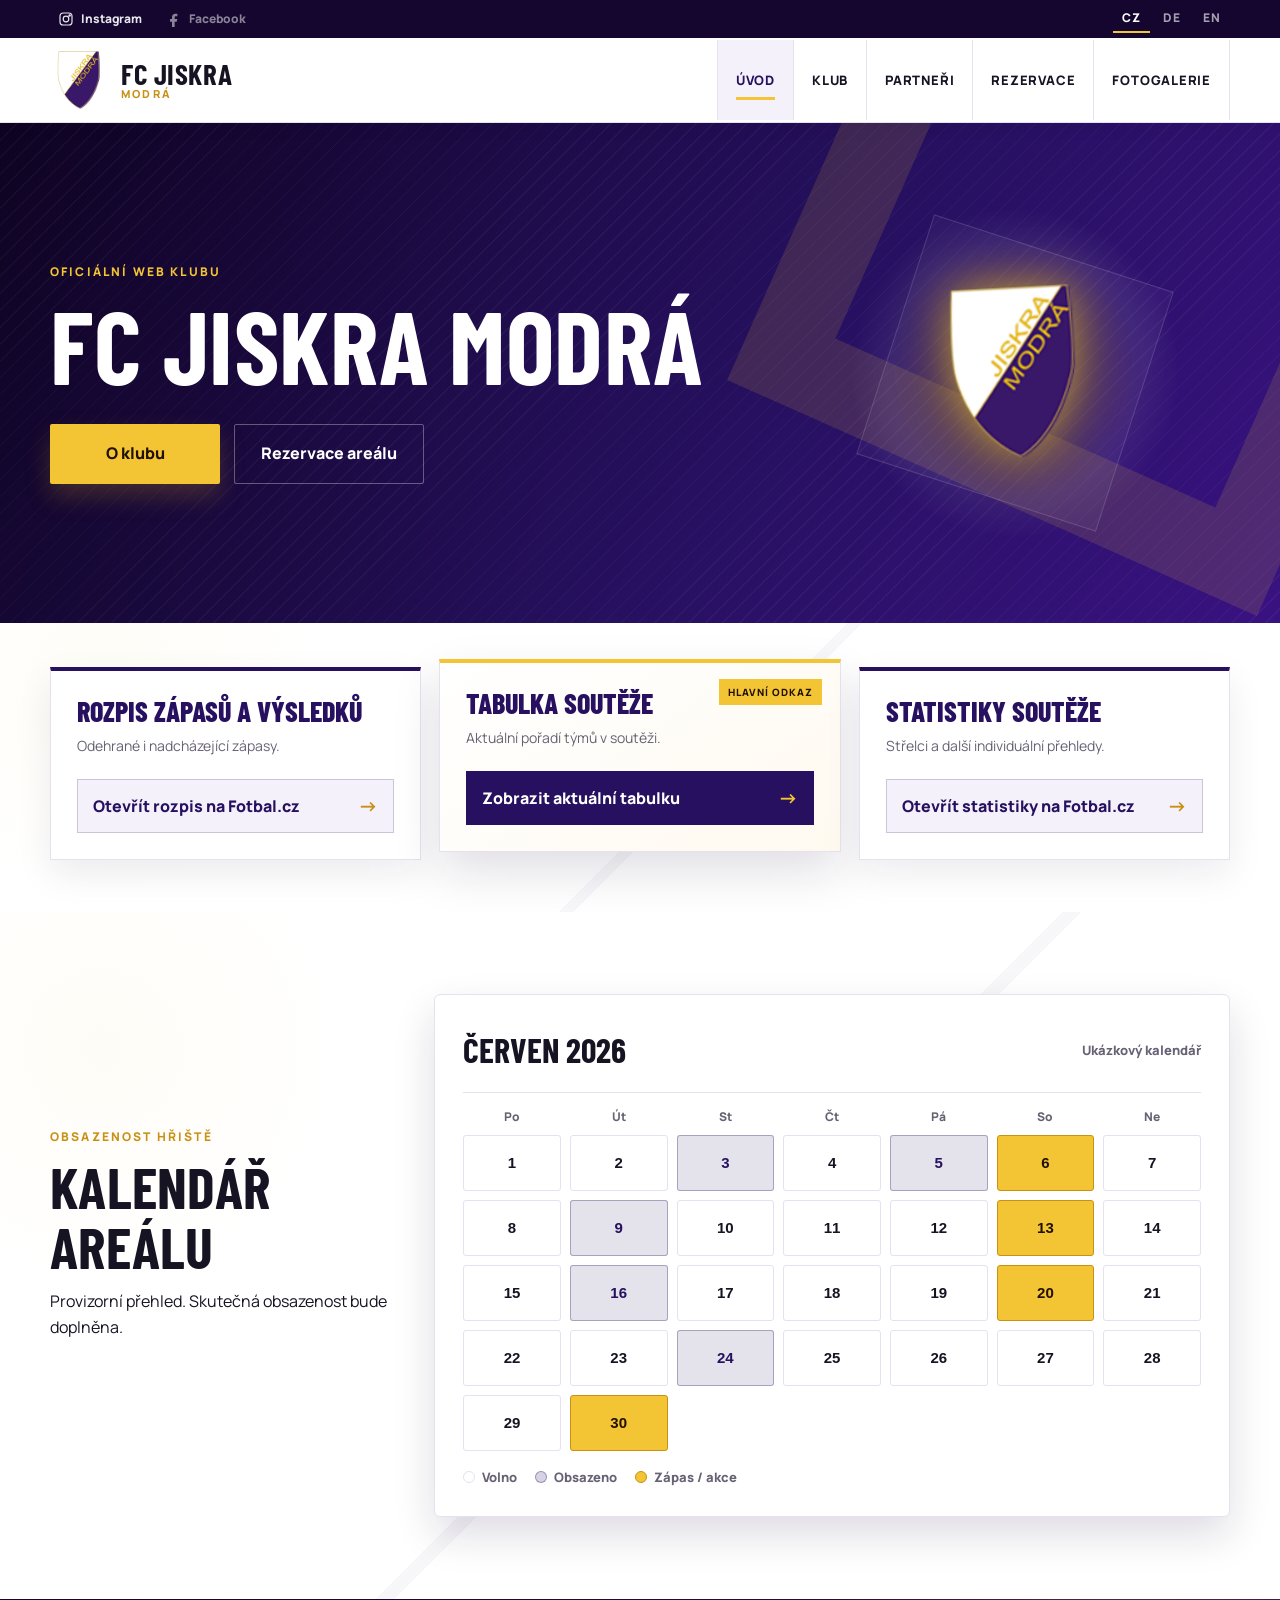
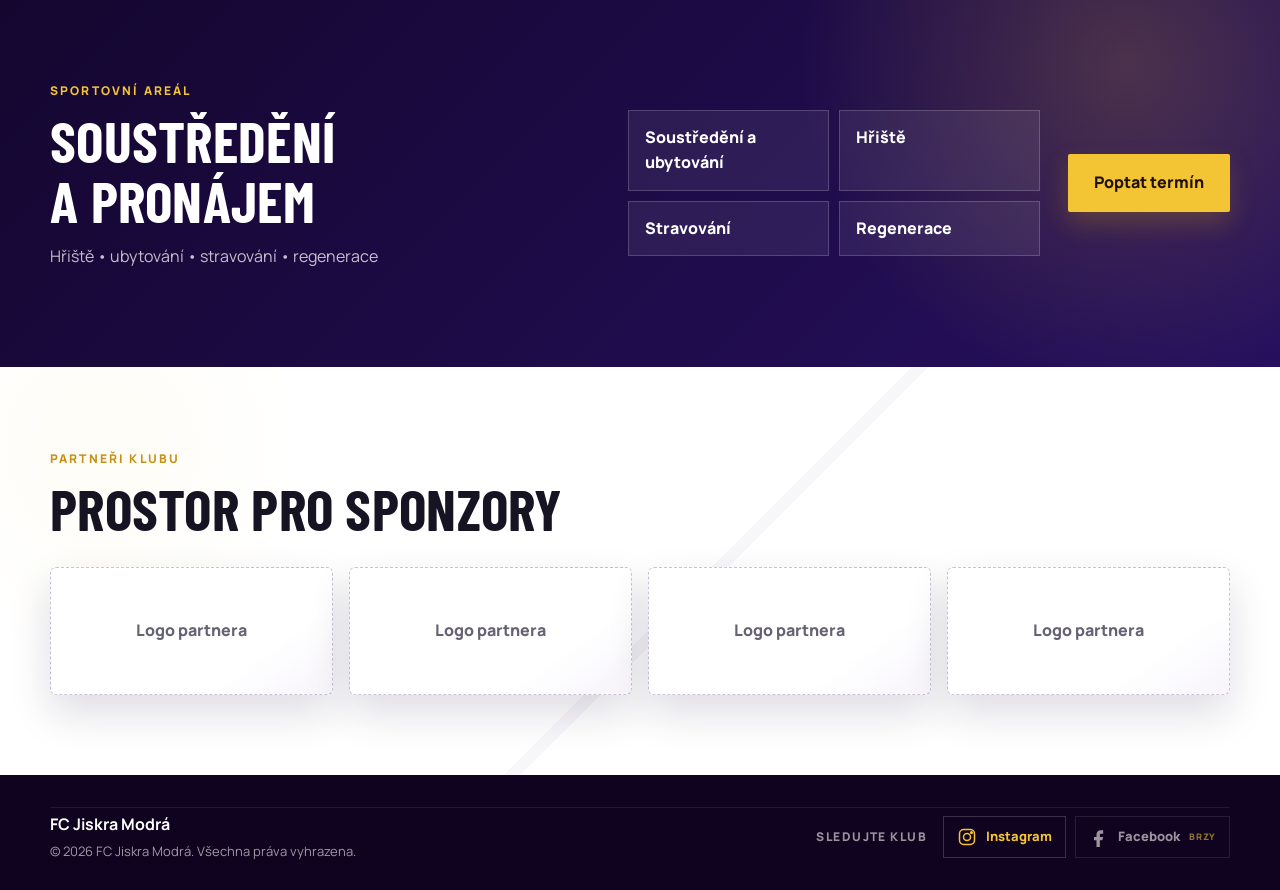
==== commit 6c4d2c3c: "vylepseni" ====
--- a/index.html
+++ b/index.html
@@ -1,81 +1,71 @@
 <!DOCTYPE html>
+
 <html lang="cs">
 <head>
-  <meta charset="utf-8">
-  <meta name="viewport" content="width=device-width, initial-scale=1.0">
-  <link rel="preconnect" href="https://fonts.googleapis.com">
-  <link rel="preconnect" href="https://fonts.gstatic.com" crossorigin>
-  <link href="https://fonts.googleapis.com/css2?family=Barlow+Condensed:wght@600;700;800&family=Manrope:wght@400;500;600;700;800&display=swap" rel="stylesheet">
-  <link href="styles.css" rel="stylesheet">
-  <meta name="description" content="FC Jiskra Modrá – klub, zápasy a rezervace sportovního areálu.">
-  <title>Úvod | FC Jiskra Modrá</title>
+<meta charset="utf-8"/>
+<meta content="width=device-width, initial-scale=1.0" name="viewport"/>
+<link href="https://fonts.googleapis.com" rel="preconnect"/>
+<link crossorigin="" href="https://fonts.gstatic.com" rel="preconnect"/>
+<link href="https://fonts.googleapis.com/css2?family=Barlow+Condensed:wght@600;700;800&amp;family=Manrope:wght@400;500;600;700;800&amp;display=swap" rel="stylesheet"/>
+<link href="styles.css" rel="stylesheet"/>
+<meta content="FC Jiskra Modrá – klub, zápasy a rezervace sportovního areálu." name="description"/>
+<title>Úvod | FC Jiskra Modrá</title>
 </head>
 <body>
 <header class="site-header">
-  <div class="top-strip"><div class="container top-strip-inner"><div class="views-counter">Počet zhlédnutí webu: <strong>000 000</strong></div></div></div>
-  <nav class="nav container">
-    <a class="brand" href="index.html"><img src="assets/logo.png" alt="Logo FC Jiskra Modrá"><span><strong>FC Jiskra</strong><small>Modrá</small></span></a>
-    <button class="nav-toggle" type="button" aria-label="Otevřít menu" aria-expanded="false"><span></span><span></span><span></span></button>
-    <div class="nav-links">
-      <a class="active" href="index.html">Úvod</a>
-      <div class="nav-dropdown"><button class="nav-drop-toggle" type="button" aria-expanded="false">Klub</button>
-        <div class="nav-submenu">
-          <a href="klub.html">O klubu</a>
-          <a href="tymy.html">A tým</a>
-          <a href="zapasy.html">Zápasy</a>
-          <a href="dalsi-tymy.html">Další týmy</a>
-          <a href="kontakt.html">Kontakt</a>
-        </div>
-      </div>
-      <a href="partneri.html">Partneři</a>
-      <a href="rezervace.html">Rezervace</a>
-      <a href="fotogalerie.html">Fotogalerie</a>
-    </div>
-  </nav>
+<div class="top-strip"><div class="container top-strip-inner"><div class="top-socials" aria-label="Sociální sítě"><a href="https://www.instagram.com/jiskramodra/" target="_blank" rel="noopener" aria-label="Instagram FC Jiskra Modrá"><svg aria-hidden="true" viewBox="0 0 24 24"><rect x="3" y="3" width="18" height="18" rx="5"></rect><circle cx="12" cy="12" r="4.2"></circle><circle cx="17.4" cy="6.7" r="1"></circle></svg><span>Instagram</span></a><span class="pending" aria-label="Facebook – odkaz bude doplněn"><svg aria-hidden="true" viewBox="0 0 24 24"><path d="M14 8h3V4h-3c-3 0-5 2-5 5v3H6v4h3v8h4v-8h3l1-4h-4V9c0-.7.3-1 1-1z"></path></svg><span>Facebook</span></span></div><div aria-label="Výběr jazyka" class="lang-switch"><button class="active" data-lang="cs" type="button">CZ</button><button data-lang="de" type="button">DE</button><button data-lang="en" type="button">EN</button></div></div></div>
+<nav class="nav container">
+<a class="brand" href="index.html"><img alt="Logo FC Jiskra Modrá" src="assets/logo.png"/><span><strong>FC Jiskra</strong><small>Modrá</small></span></a>
+<button aria-expanded="false" aria-label="Otevřít menu" class="nav-toggle" type="button"><span></span><span></span><span></span></button>
+<div class="nav-links">
+<a class="active" href="index.html">Úvod</a>
+<div class="nav-dropdown"><button aria-expanded="false" class="nav-drop-toggle" type="button">Klub</button>
+<div class="nav-submenu">
+<a href="klub.html">O klubu</a>
+<a href="tymy.html">A tým</a>
+<a href="zapasy.html">Zápasy</a>
+<a href="dalsi-tymy.html">Další týmy</a>
+<a href="kontakt.html">Kontakt</a>
+</div>
+</div>
+<a href="partneri.html">Partneři</a>
+<a href="rezervace.html">Rezervace</a>
+<a href="fotogalerie.html">Fotogalerie</a>
+</div>
+</nav>
 </header>
 <main>
 <section class="score-hero"><div class="hero-bg-shape"></div><div class="container score-hero-grid hero-clean-grid">
-  <div class="hero-news reveal"><p class="eyebrow">Oficiální web klubu</p><h1>FC Jiskra Modrá</h1><div class="hero-actions"><a class="btn" href="klub.html">O klubu</a><a class="btn btn-ghost" href="rezervace.html">Rezervace areálu</a></div></div>
-  <aside class="hero-logo-showcase reveal" aria-label="Logo FC Jiskra Modrá"><div class="hero-logo-glow"><img src="assets/logo.png" alt="Logo FC Jiskra Modrá"></div></aside>
+<div class="hero-news reveal"><p class="eyebrow">Oficiální web klubu</p><h1>FC Jiskra Modrá</h1><div class="hero-actions"><a class="btn" href="klub.html">O klubu</a><a class="btn btn-ghost" href="rezervace.html">Rezervace areálu</a></div></div>
+<aside aria-label="Logo FC Jiskra Modrá" class="hero-logo-showcase reveal"><div class="hero-logo-glow"><img alt="Logo FC Jiskra Modrá" src="assets/logo.png"/></div></aside>
 </div></section>
-<section class="section fotbal-link-section">
-  <div class="container">
-    <a class="fotbal-link-card reveal" href="https://www.fotbal.cz/souteze/turnaje/team/edb26e5a-d612-485b-b599-fb81e4adc0a9" target="_blank" rel="noopener">
-      <div class="fotbal-link-copy">
-        <p class="eyebrow">Aktuální soutěž</p>
-        <h2>Tabulka a zápasy na Fotbal.cz</h2>
-        <p>Zde najdete aktuální tabulku, výsledky a další zápasy FC Jiskra Modrá.</p>
-      </div>
-      <span class="fotbal-link-action">Otevřít Fotbal.cz <b>→</b></span>
-    </a>
-  </div>
-</section>
+<section class="section fotbal-link-section"><div class="container"><h2 class="sr-only">Fotbal.cz</h2><div class="football-resource-grid">
+<article class="football-resource-card schedule reveal"><div class="football-resource-copy"><span class="football-resource-label">Rozpis zápasů a výsledků</span><p>Odehrané i nadcházející zápasy.</p></div><a class="football-resource-button" href="https://www.fotbal.cz/souteze/turnaje/zapas/edb26e5a-d612-485b-b599-fb81e4adc0a9" rel="noopener" target="_blank">Otevřít rozpis na Fotbal.cz <b>→</b></a></article>
+<article class="football-resource-card featured reveal"><span class="football-resource-badge">Hlavní odkaz</span><div class="football-resource-copy"><span class="football-resource-label">Tabulka soutěže</span><p>Aktuální pořadí týmů v soutěži.</p></div><a class="football-resource-button primary" href="https://www.fotbal.cz/souteze/turnaje/table/edb26e5a-d612-485b-b599-fb81e4adc0a9" rel="noopener" target="_blank">Zobrazit aktuální tabulku <b>→</b></a></article>
+<article class="football-resource-card stats reveal"><div class="football-resource-copy"><span class="football-resource-label">Statistiky soutěže</span><p>Střelci a další individuální přehledy.</p></div><a class="football-resource-button" href="https://www.fotbal.cz/souteze/turnaje/stats/edb26e5a-d612-485b-b599-fb81e4adc0a9" rel="noopener" target="_blank">Otevřít statistiky na Fotbal.cz <b>→</b></a></article>
+</div></div></section>
 <section class="section section-soft occupancy-section"><div class="container occupancy-layout">
-  <div class="section-heading reveal"><p class="eyebrow">Obsazenost hřiště</p><h2>Kalendář areálu</h2><p>Provizorní přehled. Skutečná obsazenost bude doplněna.</p></div>
-  <div class="calendar-card reveal"><div class="calendar-head"><strong>Červen 2026</strong><span>Ukázkový kalendář</span></div>
-    <div class="calendar-grid compact-month"><span>Po</span><span>Út</span><span>St</span><span>Čt</span><span>Pá</span><span>So</span><span>Ne</span>
-      <button>1</button><button>2</button><button class="busy">3</button><button>4</button><button class="busy">5</button><button class="match">6</button><button>7</button>
-      <button>8</button><button class="busy">9</button><button>10</button><button>11</button><button>12</button><button class="match">13</button><button>14</button>
-      <button>15</button><button class="busy">16</button><button>17</button><button>18</button><button>19</button><button class="match">20</button><button>21</button>
-      <button>22</button><button>23</button><button class="busy">24</button><button>25</button><button>26</button><button>27</button><button>28</button><button>29</button><button class="match">30</button>
-    </div>
-    <div class="calendar-legend"><span><i></i>Volno</span><span><i class="busy"></i>Obsazeno</span><span><i class="match"></i>Zápas / akce</span></div>
-  </div>
+<div class="section-heading reveal"><p class="eyebrow">Obsazenost hřiště</p><h2>Kalendář areálu</h2><p>Provizorní přehled. Skutečná obsazenost bude doplněna.</p></div>
+<div class="calendar-card reveal"><div class="calendar-head"><strong>Červen 2026</strong><span>Ukázkový kalendář</span></div>
+<div class="calendar-grid compact-month"><span>Po</span><span>Út</span><span>St</span><span>Čt</span><span>Pá</span><span>So</span><span>Ne</span>
+<button>1</button><button>2</button><button class="busy">3</button><button>4</button><button class="busy">5</button><button class="match">6</button><button>7</button>
+<button>8</button><button class="busy">9</button><button>10</button><button>11</button><button>12</button><button class="match">13</button><button>14</button>
+<button>15</button><button class="busy">16</button><button>17</button><button>18</button><button>19</button><button class="match">20</button><button>21</button>
+<button>22</button><button>23</button><button class="busy">24</button><button>25</button><button>26</button><button>27</button><button>28</button><button>29</button><button class="match">30</button>
+</div>
+<div class="calendar-legend"><span><i></i>Volno</span><span><i class="busy"></i>Obsazeno</span><span><i class="match"></i>Zápas / akce</span></div>
+</div>
 </div></section>
 <section class="section reservation-band"><div class="container reservation-grid reveal">
-  <div><p class="eyebrow">Sportovní areál</p><h2>Soustředění a pronájem</h2><p>Hřiště • ubytování • stravování • regenerace</p></div>
-  <div class="reserve-points"><a href="soustredeni.html">Soustředění a ubytování</a><a href="areal.html#hriste">Hřiště</a><a href="areal.html#stravovani">Stravování</a><a href="areal.html#rehabilitace">Regenerace</a></div>
-  <a class="btn" href="rezervace.html">Poptat termín</a>
+<div><p class="eyebrow">Sportovní areál</p><h2>Soustředění a pronájem</h2><p>Hřiště • ubytování • stravování • regenerace</p></div>
+<div class="reserve-points"><a href="soustredeni.html">Soustředění a ubytování</a><a href="areal.html#hriste">Hřiště</a><a href="areal.html#stravovani">Stravování</a><a href="areal.html#rehabilitace">Regenerace</a></div>
+<a class="btn" href="rezervace.html">Poptat termín</a>
 </div></section>
 <section class="section sponsors-section"><div class="container"><div class="section-heading reveal"><p class="eyebrow">Partneři klubu</p><h2>Prostor pro sponzory</h2></div><div class="sponsor-grid"><div class="sponsor-slot reveal">Logo partnera</div><div class="sponsor-slot reveal">Logo partnera</div><div class="sponsor-slot reveal">Logo partnera</div><div class="sponsor-slot reveal">Logo partnera</div></div></div></section>
 </main>
 <footer class="footer"><div class="container footer-inner">
-  <div><strong>FC Jiskra Modrá</strong><p>© 2026 FC Jiskra Modrá. Všechna práva vyhrazena.</p></div>
-  <div class="footer-socials" aria-label="Sociální sítě">
-    <a class="social-icon" href="https://www.instagram.com/jiskramodra/" target="_blank" rel="noopener" aria-label="Instagram FC Jiskra Modrá"><span>IG</span></a>
-    <a class="social-icon" href="#" aria-label="Facebook bude doplněn"><span>f</span></a>
-  </div>
-</div></footer>
+<div><strong>FC Jiskra Modrá</strong><p>© 2026 FC Jiskra Modrá. Všechna práva vyhrazena.</p></div>
+<div class="footer-social-block"><span class="footer-social-title">Sledujte klub</span><div aria-label="Sociální sítě" class="footer-socials"><a aria-label="Instagram FC Jiskra Modrá" class="social-link instagram" href="https://www.instagram.com/jiskramodra/" rel="noopener" target="_blank"><svg aria-hidden="true" viewbox="0 0 24 24"><rect height="18" rx="5" width="18" x="3" y="3"></rect><circle cx="12" cy="12" r="4.2"></circle><circle cx="17.4" cy="6.7" r="1"></circle></svg><span>Instagram</span></a><span aria-label="Facebook – odkaz bude doplněn" class="social-link facebook pending"><svg aria-hidden="true" viewbox="0 0 24 24"><path d="M14 8h3V4h-3c-3 0-5 2-5 5v3H6v4h3v8h4v-8h3l1-4h-4V9c0-.7.3-1 1-1z"></path></svg><span>Facebook</span><small>brzy</small></span></div></div></div></footer>
 <script src="script.js"></script>
 </body>
 </html>
--- a/styles.css
+++ b/styles.css
@@ -708,3 +708,92 @@
   .photo-placeholder span,.gallery-tile span{left:12px;bottom:12px;font-size:12px;padding:8px 10px}
   .booking-photo span{left:5px;right:5px;bottom:5px;font-size:6px;padding:3px}
 }
+
+/* v16 – skutečný obsah a fotografie */
+.lang-switch{display:flex;gap:9px;font-size:12px;font-weight:800;color:rgba(255,255,255,.55)}.lang-switch span.active{color:var(--gold)}
+.leadership{margin-top:52px}.leadership>h2{margin-bottom:22px}.contact-list{display:grid;grid-template-columns:repeat(3,1fr);border-top:1px solid var(--line)}.contact-list article{padding:24px 24px 24px 0;display:flex;flex-direction:column;gap:5px;border-bottom:1px solid var(--line)}.contact-list strong{font-size:21px}.contact-list span{color:var(--muted);margin-bottom:8px}.contact-list a{font-weight:700}
+.contact-panel{display:grid;grid-template-columns:repeat(3,1fr);gap:0;border:1px solid var(--line);background:#fff;box-shadow:var(--shadow)}.contact-panel>div{padding:34px;border-right:1px solid var(--line)}.contact-panel>div:last-child{border-right:0}.contact-panel h2{font-size:34px;margin:7px 0 14px}.contact-panel a{font-weight:700}.text-link{display:inline-block;margin-top:10px;color:var(--purple)}
+.team-info{display:flex;justify-content:space-between;align-items:flex-end;gap:32px;padding-bottom:48px}.btn-small{padding:12px 18px}.players-grid{display:grid;grid-template-columns:repeat(4,1fr);gap:18px}.player-card{background:#fff;border:1px solid var(--line);overflow:hidden}.player-card img{width:100%;aspect-ratio:4/5;object-fit:cover;object-position:top}.player-card h3{padding:14px 16px;margin:0;font-size:23px}.content-note{margin-top:20px;color:var(--muted)}
+.gallery-category{margin-bottom:68px}.real-gallery-grid{display:grid;grid-template-columns:repeat(4,1fr);gap:14px}.gallery-photo{position:relative;padding:0;border:0;background:#eee;cursor:pointer;overflow:hidden;text-align:left}.gallery-photo img{display:block;width:100%;aspect-ratio:4/3;object-fit:cover;transition:transform .35s ease}.gallery-photo:hover img{transform:scale(1.035)}.gallery-photo span{position:absolute;left:0;right:0;bottom:0;padding:20px 12px 10px;color:#fff;font-size:12px;font-weight:800;background:linear-gradient(transparent,rgba(11,2,28,.8))}
+.camp-grid{display:grid;grid-template-columns:repeat(2,1fr);gap:24px}.camp-category{border:1px solid var(--line);background:#fff}.camp-cover{position:relative;width:100%;padding:0;border:0;cursor:pointer;overflow:hidden}.camp-cover img{width:100%;height:250px;object-fit:cover;display:block;transition:transform .35s}.camp-cover:hover img{transform:scale(1.03)}.camp-cover span{position:absolute;left:18px;bottom:16px;background:var(--purple);color:#fff;padding:9px 12px;font-weight:800}.camp-category>div{padding:22px}.camp-category h3{font-size:30px;margin:0 0 8px}.text-button{border:0;background:transparent;color:var(--purple);font-weight:800;padding:0;cursor:pointer}.hidden-gallery{display:none}.real-booking-photo{object-fit:cover;border:1px solid var(--line)}
+.lightbox{position:fixed;inset:0;z-index:9999;background:rgba(8,2,20,.94);display:none;align-items:center;justify-content:center;padding:28px}.lightbox.open{display:flex}.lightbox-inner{max-width:min(1100px,94vw);max-height:92vh;display:flex;flex-direction:column;gap:12px}.lightbox img{max-width:100%;max-height:78vh;object-fit:contain}.lightbox-caption{color:#fff;text-align:center}.lightbox-close{position:fixed;right:22px;top:18px;border:0;background:#fff;width:42px;height:42px;font-size:25px;cursor:pointer}.lightbox-thumbs{display:flex;gap:8px;overflow:auto;max-width:90vw}.lightbox-thumbs button{border:2px solid transparent;padding:0;background:none}.lightbox-thumbs img{width:72px;height:52px;object-fit:cover}.lightbox-thumbs button.active{border-color:var(--gold)}
+.partner-thanks{text-align:center;background:var(--purple);color:#fff}.partner-thanks h2{color:#fff}.partner-thanks p:last-child{color:rgba(255,255,255,.75)}
+@media(max-width:900px){.contact-list,.contact-panel{grid-template-columns:1fr}.contact-panel>div{border-right:0;border-bottom:1px solid var(--line)}.contact-panel>div:last-child{border-bottom:0}.players-grid,.real-gallery-grid{grid-template-columns:repeat(2,1fr)}.camp-grid{grid-template-columns:1fr}.team-info{align-items:flex-start;flex-direction:column}}
+@media(max-width:600px){.top-strip-inner{justify-content:space-between}.players-grid{grid-template-columns:repeat(2,1fr);gap:10px}.player-card h3{font-size:19px;padding:10px}.real-gallery-grid{grid-template-columns:1fr 1fr;gap:8px}.gallery-photo span{font-size:10px;padding:14px 8px 7px}.camp-cover img{height:190px}.contact-panel>div{padding:24px}.lightbox{padding:14px}.lightbox-close{right:10px;top:10px}}
+
+
+/* v17 – jazykové mutace, přesné Fotbal.cz odkazy a výraznější sociální sítě */
+.top-strip-inner{justify-content:flex-end;min-height:38px}
+.lang-switch{display:flex;align-items:center;gap:4px}
+.lang-switch button{border:0;background:transparent;color:rgba(255,255,255,.62);font:800 12px/1 Manrope,sans-serif;letter-spacing:.08em;padding:7px 9px;cursor:pointer;border-bottom:2px solid transparent}
+.lang-switch button:hover,.lang-switch button.active{color:#fff;border-bottom-color:var(--gold)}
+.football-links-heading{max-width:760px;margin-bottom:24px}
+.football-links-heading h2{margin:2px 0 8px}
+.football-links-heading p:last-child{color:var(--muted);margin:0}
+.football-links-grid{display:grid;grid-template-columns:repeat(3,minmax(0,1fr));gap:14px}
+.football-link-item{display:grid;grid-template-columns:42px minmax(0,1fr) auto;align-items:center;gap:14px;padding:19px;background:#fff;border:1px solid var(--line);border-top:3px solid var(--gold);box-shadow:0 12px 28px rgba(20,6,47,.07);transition:transform .2s ease,box-shadow .2s ease}
+.football-link-item:hover{transform:translateY(-3px);box-shadow:0 18px 36px rgba(20,6,47,.12)}
+.football-link-item>span{display:grid;place-items:center;width:42px;height:42px;background:var(--purple);color:var(--gold);font-weight:900}
+.football-link-item strong{display:block;color:var(--purple);font-size:17px}
+.football-link-item small{display:block;margin-top:3px;color:var(--muted);line-height:1.35}
+.football-link-item>b{color:var(--gold);font-size:22px}
+.football-links-grid.compact{margin-top:24px}
+.footer-inner{align-items:center}
+.footer-social-block{display:flex;align-items:center;gap:16px}
+.footer-social-title{font-size:12px;text-transform:uppercase;letter-spacing:.12em;color:rgba(255,255,255,.58);font-weight:800}
+.footer-socials{display:flex;gap:9px;align-items:center}
+.social-link{display:flex;align-items:center;gap:9px;min-height:42px;padding:9px 13px;border:1px solid rgba(255,255,255,.18);color:#fff;font-size:13px;font-weight:800;transition:background .2s,border-color .2s,transform .2s}
+.social-link svg{width:20px;height:20px;fill:none;stroke:currentColor;stroke-width:1.8}
+.social-link.facebook svg{fill:currentColor;stroke:none}
+.social-link.instagram:hover{background:#fff;color:var(--purple);border-color:#fff;transform:translateY(-2px)}
+.social-link.pending{opacity:.58;cursor:default}
+.social-link small{font-size:9px;color:var(--gold);text-transform:uppercase;letter-spacing:.08em}
+@media(max-width:900px){.football-links-grid{grid-template-columns:1fr}.footer-social-block{align-items:flex-start;flex-direction:column;gap:8px}}
+@media(max-width:600px){.top-strip-inner{justify-content:center}.lang-switch button{padding:7px 13px}.footer-inner{align-items:flex-start;gap:22px}.footer-socials{flex-wrap:wrap}.social-link{padding:9px 11px}.football-link-item{grid-template-columns:38px minmax(0,1fr) auto;padding:15px}.football-link-item>span{width:38px;height:38px}}
+
+/* v18 – finální úprava Fotbal.cz odkazů a sociálních sítí */
+.sr-only{position:absolute!important;width:1px!important;height:1px!important;padding:0!important;margin:-1px!important;overflow:hidden!important;clip:rect(0,0,0,0)!important;white-space:nowrap!important;border:0!important}
+.top-strip-inner{justify-content:space-between}
+.top-socials{display:flex;align-items:center;gap:8px}
+.top-socials a,.top-socials>span{display:inline-flex;align-items:center;gap:7px;color:rgba(255,255,255,.9);font-weight:800;font-size:12px;padding:5px 8px;border-radius:2px;transition:background .18s ease,color .18s ease}
+.top-socials a:hover{background:rgba(255,255,255,.1);color:var(--gold)}
+.top-socials .pending{color:rgba(255,255,255,.5)}
+.top-socials svg{width:16px;height:16px;fill:none;stroke:currentColor;stroke-width:1.8}
+.top-socials .pending svg{fill:currentColor;stroke:none}
+.fotbal-link-section,.matches-section{background:#fff}
+.football-resource-grid{display:grid;grid-template-columns:1fr 1.08fr 1fr;gap:18px;align-items:stretch}
+.football-resource-card{position:relative;display:flex;flex-direction:column;justify-content:space-between;min-width:0;padding:26px;background:#fff;border:1px solid var(--line);border-top:4px solid var(--purple);box-shadow:0 14px 34px rgba(20,6,47,.08)}
+.football-resource-card.featured{border-top-color:var(--gold);background:linear-gradient(145deg,#fff 0%,#fffaf0 100%);box-shadow:0 20px 44px rgba(20,6,47,.13);transform:translateY(-8px)}
+.football-resource-badge{position:absolute;right:18px;top:16px;padding:5px 9px;background:var(--gold);color:#201100;font-size:10px;font-weight:900;text-transform:uppercase;letter-spacing:.1em}
+.football-resource-copy{padding-right:8px}
+.football-resource-card.featured .football-resource-copy{padding-right:100px}
+.football-resource-label{display:block;font-family:'Barlow Condensed','Manrope',sans-serif;font-size:28px;line-height:1;text-transform:uppercase;font-weight:800;color:var(--purple);margin-bottom:10px}
+.football-resource-card p{margin:0 0 22px;color:var(--muted);font-size:14px}
+.football-resource-button{display:flex;align-items:center;justify-content:space-between;gap:14px;width:100%;padding:13px 15px;border:1px solid rgba(38,16,95,.2);background:var(--soft);color:var(--purple);font-weight:900;line-height:1.3;transition:transform .18s ease,background .18s ease,border-color .18s ease}
+.football-resource-button:hover{transform:translateY(-2px);background:#fff;border-color:var(--gold-2)}
+.football-resource-button.primary{background:var(--purple);border-color:var(--purple);color:#fff}
+.football-resource-button.primary:hover{background:var(--purple-2);border-color:var(--gold)}
+.football-resource-button b{color:var(--gold-2);font-size:20px}
+.football-resource-button.primary b{color:var(--gold)}
+.matches-section{overflow:hidden}
+@media(max-width:980px){
+  .football-resource-grid{grid-template-columns:1fr 1fr}
+  .football-resource-card.featured{grid-column:1/-1;grid-row:1;transform:none}
+}
+@media(max-width:700px){
+  .top-socials span span,.top-socials a span{display:none}
+  .top-socials a,.top-socials>span{padding:6px}
+  .top-socials svg{width:18px;height:18px}
+  .football-resource-grid{grid-template-columns:1fr;gap:14px}
+  .football-resource-card.featured{grid-column:auto}
+  .football-resource-card{padding:21px}
+  .football-resource-card.featured .football-resource-copy{padding-right:0;padding-top:24px}
+  .football-resource-badge{left:20px;right:auto;top:14px}
+  .football-resource-label{font-size:25px}
+  .football-resource-button{font-size:14px}
+}
+@media(max-width:420px){
+  .top-strip-inner{gap:8px}
+  .lang-switch button{padding:7px 9px}
+  .football-resource-card{padding:18px}
+}
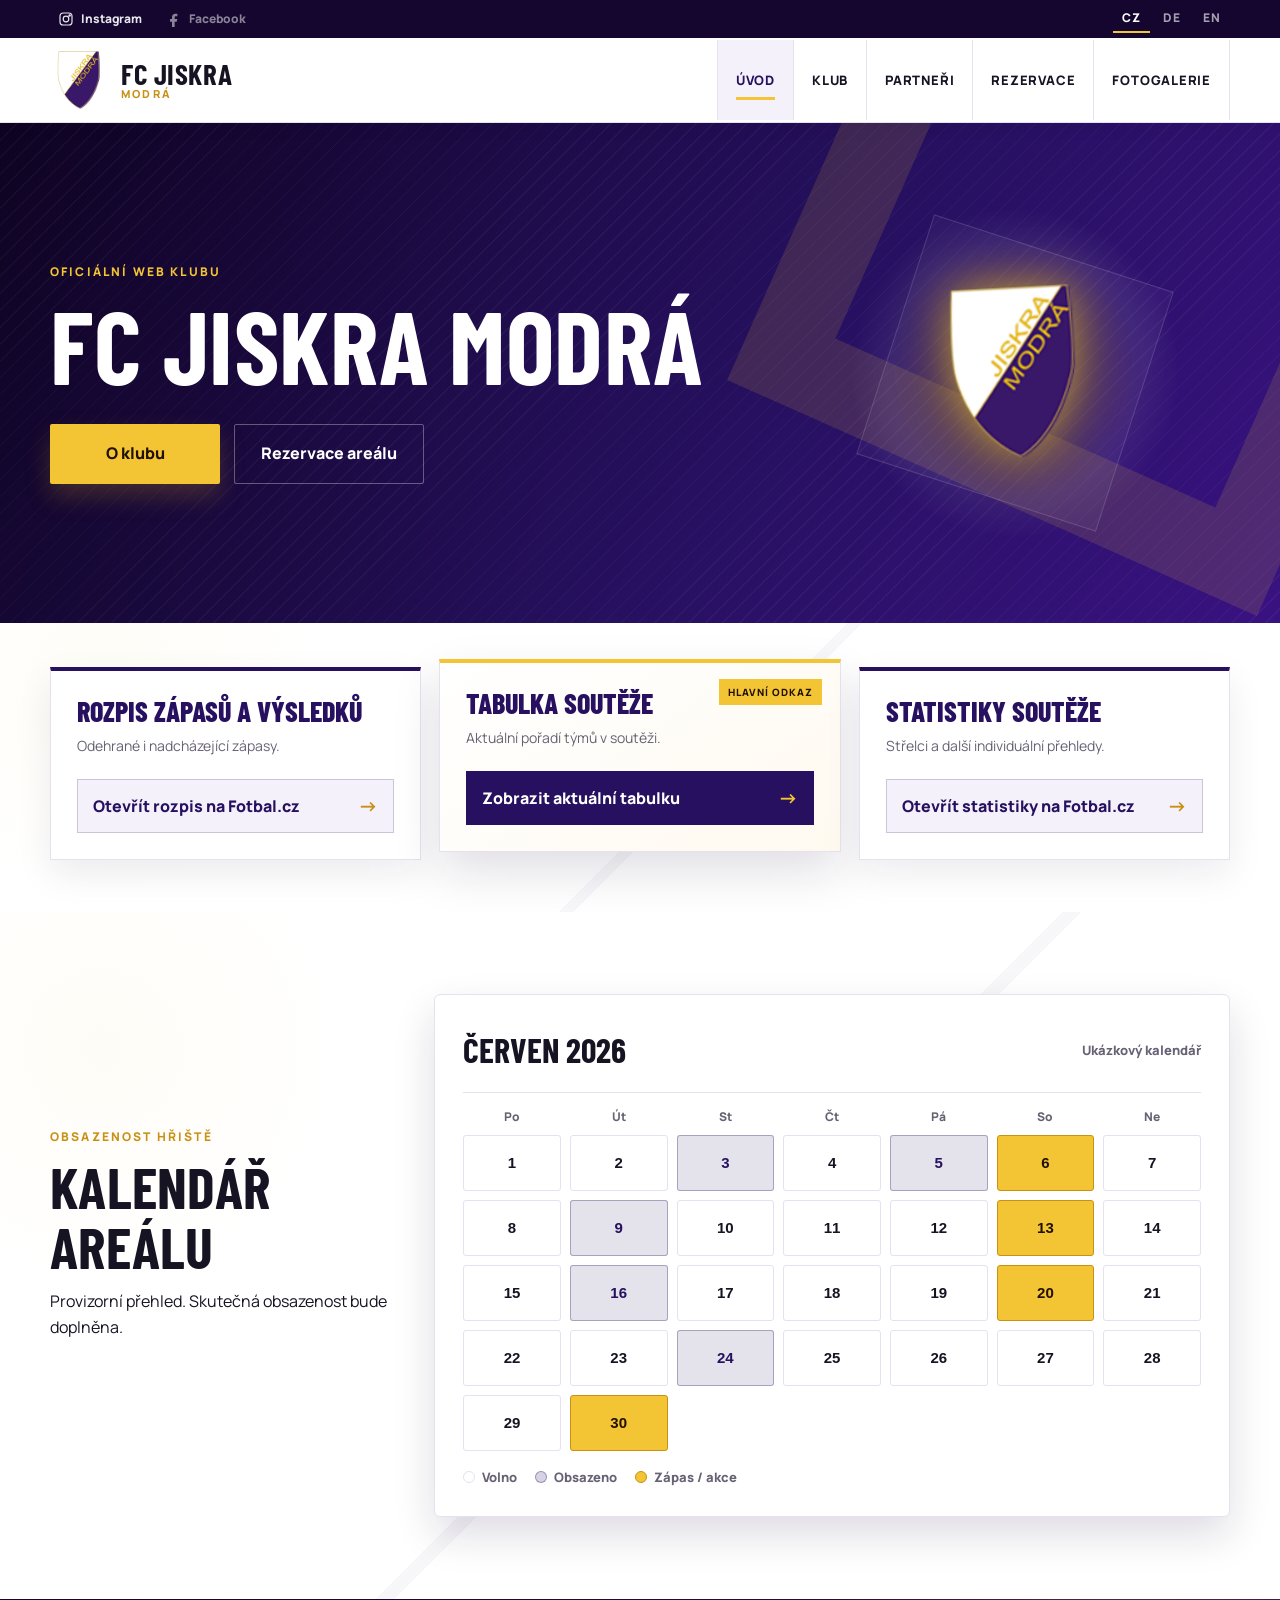
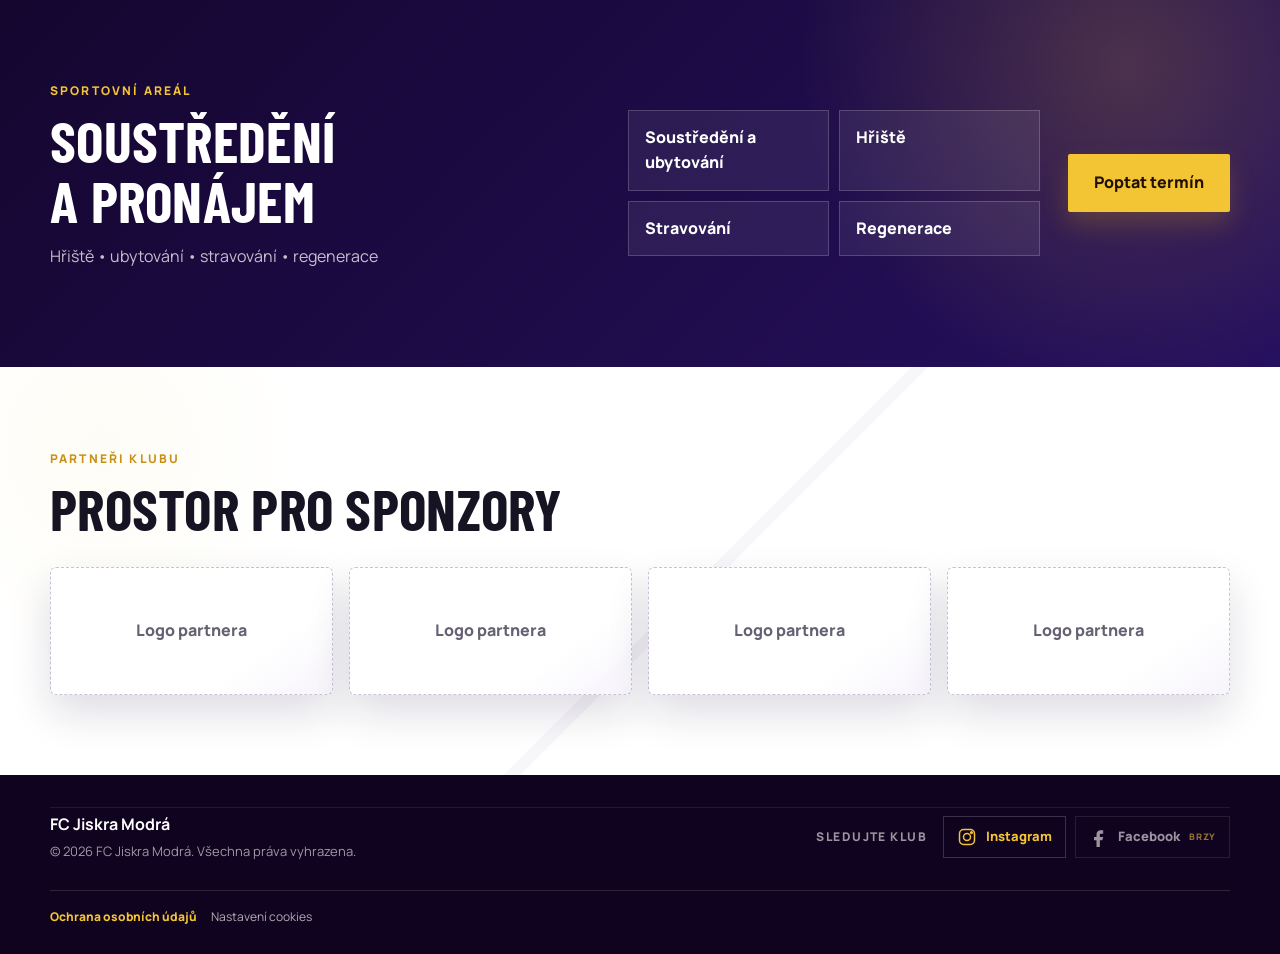
==== commit 9dd4db27: "jj" ====
--- a/index.html
+++ b/index.html
@@ -13,7 +13,7 @@
 </head>
 <body>
 <header class="site-header">
-<div class="top-strip"><div class="container top-strip-inner"><div class="top-socials" aria-label="Sociální sítě"><a href="https://www.instagram.com/jiskramodra/" target="_blank" rel="noopener" aria-label="Instagram FC Jiskra Modrá"><svg aria-hidden="true" viewBox="0 0 24 24"><rect x="3" y="3" width="18" height="18" rx="5"></rect><circle cx="12" cy="12" r="4.2"></circle><circle cx="17.4" cy="6.7" r="1"></circle></svg><span>Instagram</span></a><span class="pending" aria-label="Facebook – odkaz bude doplněn"><svg aria-hidden="true" viewBox="0 0 24 24"><path d="M14 8h3V4h-3c-3 0-5 2-5 5v3H6v4h3v8h4v-8h3l1-4h-4V9c0-.7.3-1 1-1z"></path></svg><span>Facebook</span></span></div><div aria-label="Výběr jazyka" class="lang-switch"><button class="active" data-lang="cs" type="button">CZ</button><button data-lang="de" type="button">DE</button><button data-lang="en" type="button">EN</button></div></div></div>
+<div class="top-strip"><div class="container top-strip-inner"><div aria-label="Sociální sítě" class="top-socials"><a aria-label="Instagram FC Jiskra Modrá" href="https://www.instagram.com/jiskramodra/" rel="noopener" target="_blank"><svg aria-hidden="true" viewbox="0 0 24 24"><rect height="18" rx="5" width="18" x="3" y="3"></rect><circle cx="12" cy="12" r="4.2"></circle><circle cx="17.4" cy="6.7" r="1"></circle></svg><span>Instagram</span></a><span aria-label="Facebook – odkaz bude doplněn" class="pending"><svg aria-hidden="true" viewbox="0 0 24 24"><path d="M14 8h3V4h-3c-3 0-5 2-5 5v3H6v4h3v8h4v-8h3l1-4h-4V9c0-.7.3-1 1-1z"></path></svg><span>Facebook</span></span></div><div aria-label="Výběr jazyka" class="lang-switch"><button class="active" data-lang="cs" type="button">CZ</button><button data-lang="de" type="button">DE</button><button data-lang="en" type="button">EN</button></div></div></div>
 <nav class="nav container">
 <a class="brand" href="index.html"><img alt="Logo FC Jiskra Modrá" src="assets/logo.png"/><span><strong>FC Jiskra</strong><small>Modrá</small></span></a>
 <button aria-expanded="false" aria-label="Otevřít menu" class="nav-toggle" type="button"><span></span><span></span><span></span></button>
@@ -65,7 +65,7 @@
 </main>
 <footer class="footer"><div class="container footer-inner">
 <div><strong>FC Jiskra Modrá</strong><p>© 2026 FC Jiskra Modrá. Všechna práva vyhrazena.</p></div>
-<div class="footer-social-block"><span class="footer-social-title">Sledujte klub</span><div aria-label="Sociální sítě" class="footer-socials"><a aria-label="Instagram FC Jiskra Modrá" class="social-link instagram" href="https://www.instagram.com/jiskramodra/" rel="noopener" target="_blank"><svg aria-hidden="true" viewbox="0 0 24 24"><rect height="18" rx="5" width="18" x="3" y="3"></rect><circle cx="12" cy="12" r="4.2"></circle><circle cx="17.4" cy="6.7" r="1"></circle></svg><span>Instagram</span></a><span aria-label="Facebook – odkaz bude doplněn" class="social-link facebook pending"><svg aria-hidden="true" viewbox="0 0 24 24"><path d="M14 8h3V4h-3c-3 0-5 2-5 5v3H6v4h3v8h4v-8h3l1-4h-4V9c0-.7.3-1 1-1z"></path></svg><span>Facebook</span><small>brzy</small></span></div></div></div></footer>
+<div class="footer-social-block"><span class="footer-social-title">Sledujte klub</span><div aria-label="Sociální sítě" class="footer-socials"><a aria-label="Instagram FC Jiskra Modrá" class="social-link instagram" href="https://www.instagram.com/jiskramodra/" rel="noopener" target="_blank"><svg aria-hidden="true" viewbox="0 0 24 24"><rect height="18" rx="5" width="18" x="3" y="3"></rect><circle cx="12" cy="12" r="4.2"></circle><circle cx="17.4" cy="6.7" r="1"></circle></svg><span>Instagram</span></a><span aria-label="Facebook – odkaz bude doplněn" class="social-link facebook pending"><svg aria-hidden="true" viewbox="0 0 24 24"><path d="M14 8h3V4h-3c-3 0-5 2-5 5v3H6v4h3v8h4v-8h3l1-4h-4V9c0-.7.3-1 1-1z"></path></svg><span>Facebook</span><small>brzy</small></span></div></div><div class="footer-legal"><a href="ochrana-osobnich-udaju.html">Ochrana osobních údajů</a><button class="cookie-settings-button" data-cookie-settings="" type="button">Nastavení cookies</button></div></div></footer>
 <script src="script.js"></script>
-</body>
+<div aria-label="Nastavení cookies" class="cookie-banner" data-cookie-banner="" role="dialog"><div class="cookie-banner-inner"><p>Web používá pouze technické cookies nutné pro uložení jazyka a základní fungování.</p><div class="cookie-banner-actions"><a href="ochrana-osobnich-udaju.html">Více informací</a><button data-cookie-accept="" type="button">Rozumím</button></div></div></div></body>
 </html>
--- a/styles.css
+++ b/styles.css
@@ -797,3 +797,14 @@
   .lang-switch button{padding:7px 9px}
   .football-resource-card{padding:18px}
 }
+
+
+/* v19 – další tým, náhledy galerií, soukromí a cookies */
+.other-team-panel{margin-top:54px;padding:26px 28px;border:1px solid var(--line);border-left:5px solid var(--gold);background:#fff;box-shadow:0 14px 34px rgba(20,6,47,.08);display:flex;align-items:center;justify-content:space-between;gap:24px}
+.other-team-panel h2{font-size:38px;margin:0 0 6px}.other-team-panel p{margin:0;color:var(--muted)}.text-link-arrow{font-weight:900;color:var(--purple);white-space:nowrap}
+.single-team-detail{max-width:760px}.team-detail-list{display:grid;gap:0;border:1px solid var(--line);background:#fff}.team-detail-list>div{display:grid;grid-template-columns:180px 1fr;gap:22px;padding:18px 22px;border-bottom:1px solid var(--line)}.team-detail-list>div:last-child{border-bottom:0}.team-detail-list dt{font-weight:900;color:var(--purple)}.team-detail-list dd{margin:0;color:var(--muted)}
+.camp-thumbnails{display:grid;grid-template-columns:repeat(3,1fr);gap:8px;margin:16px 0}.camp-thumbnails button{padding:0;border:1px solid var(--line);background:#fff;cursor:pointer;overflow:hidden}.camp-thumbnails img{width:100%;height:76px;object-fit:cover;transition:transform .25s ease}.camp-thumbnails button:hover img{transform:scale(1.06)}
+.footer-inner{flex-wrap:wrap}.footer-legal{display:flex;align-items:center;gap:14px;width:100%;padding-top:16px;margin-top:8px;border-top:1px solid rgba(255,255,255,.13);font-size:12px;color:rgba(255,255,255,.68)}.footer-legal a:hover{color:var(--gold)}.cookie-settings-button{padding:0;border:0;background:transparent;color:inherit;font:inherit;cursor:pointer}.cookie-settings-button:hover{color:var(--gold)}
+.cookie-banner{position:fixed;left:18px;right:18px;bottom:18px;z-index:10000;display:none}.cookie-banner.show{display:block}.cookie-banner-inner{width:min(760px,100%);margin:auto;padding:18px 20px;background:#fff;border:1px solid var(--line);border-left:5px solid var(--gold);box-shadow:0 20px 60px rgba(20,6,47,.25);display:flex;align-items:center;justify-content:space-between;gap:22px}.cookie-banner p{margin:0;color:var(--muted);font-size:13px}.cookie-banner-actions{display:flex;align-items:center;gap:12px;white-space:nowrap}.cookie-banner-actions a{font-size:12px;font-weight:800;color:var(--purple)}.cookie-banner-actions button{border:0;background:var(--purple);color:#fff;font-weight:900;padding:10px 16px;cursor:pointer}
+.privacy-content{max-width:820px}.privacy-content h2{font-size:34px;margin-top:34px}.privacy-content h2:first-child{margin-top:0}.privacy-content p{color:var(--muted)}
+@media(max-width:700px){.other-team-panel{align-items:flex-start;flex-direction:column;padding:22px}.other-team-panel h2{font-size:32px}.team-detail-list>div{grid-template-columns:1fr;gap:4px}.camp-thumbnails{gap:6px}.camp-thumbnails img{height:64px}.cookie-banner{left:10px;right:10px;bottom:10px}.cookie-banner-inner{align-items:flex-start;flex-direction:column;gap:14px}.cookie-banner-actions{width:100%;justify-content:space-between}.footer-legal{align-items:flex-start;flex-direction:column;gap:7px}}
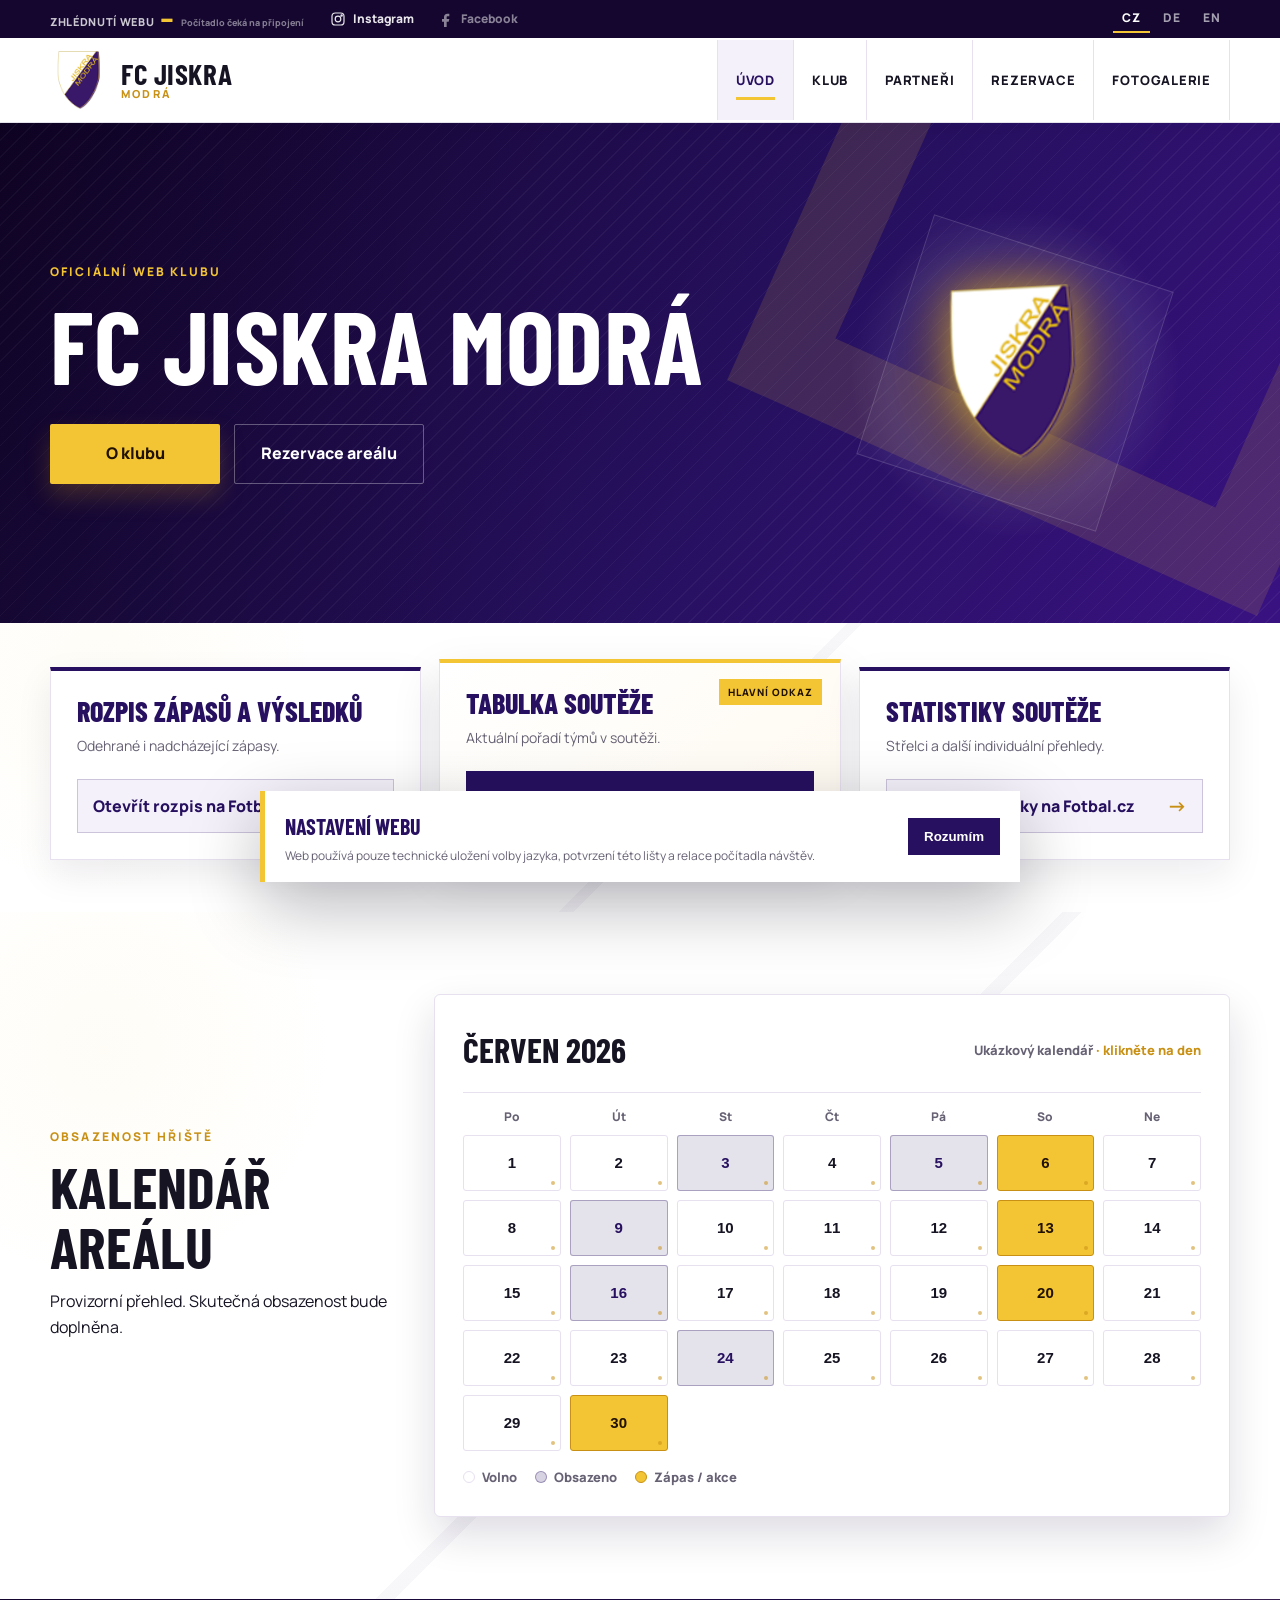
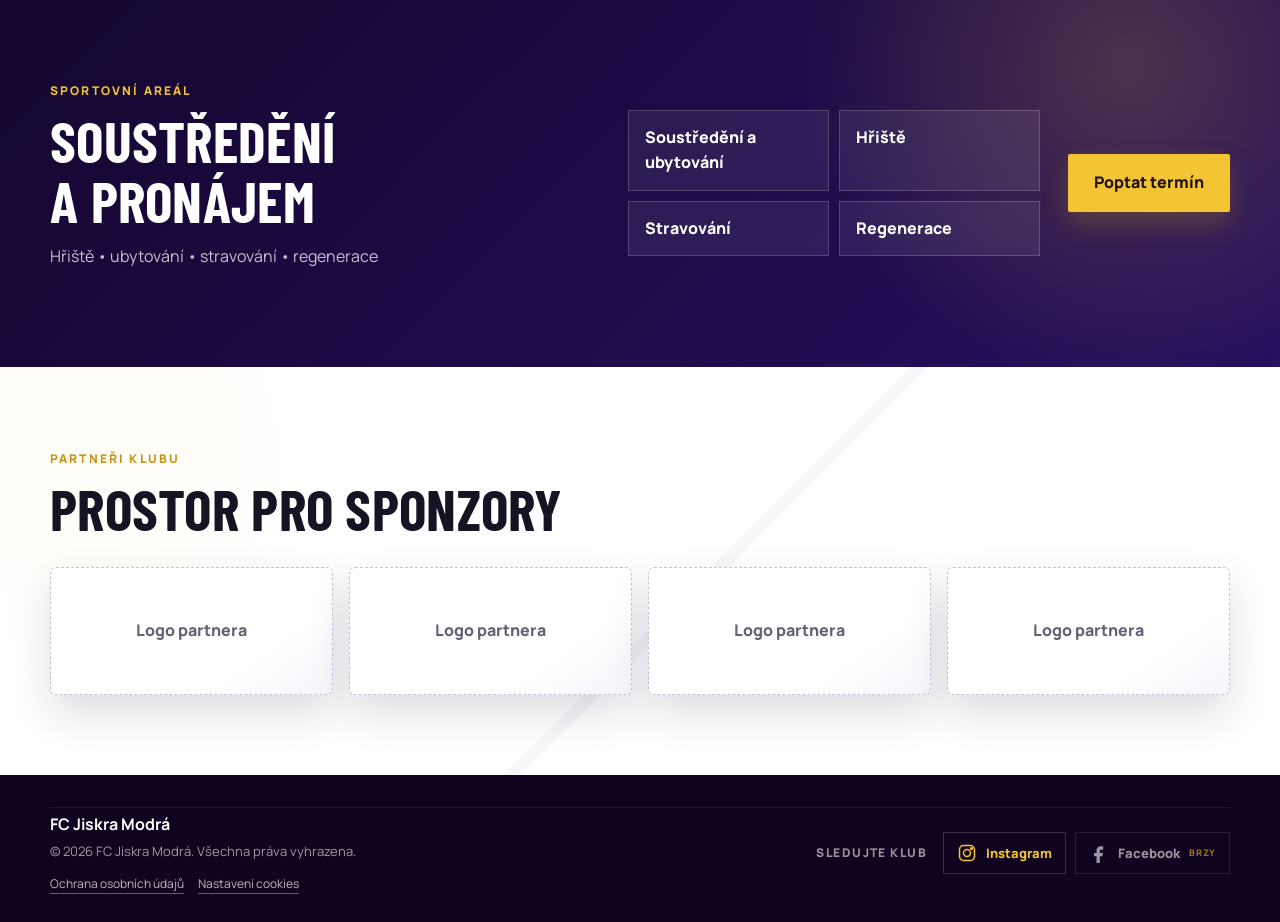
==== commit 74e34113: "akt." ====
--- a/index.html
+++ b/index.html
@@ -13,7 +13,7 @@
 </head>
 <body>
 <header class="site-header">
-<div class="top-strip"><div class="container top-strip-inner"><div aria-label="Sociální sítě" class="top-socials"><a aria-label="Instagram FC Jiskra Modrá" href="https://www.instagram.com/jiskramodra/" rel="noopener" target="_blank"><svg aria-hidden="true" viewbox="0 0 24 24"><rect height="18" rx="5" width="18" x="3" y="3"></rect><circle cx="12" cy="12" r="4.2"></circle><circle cx="17.4" cy="6.7" r="1"></circle></svg><span>Instagram</span></a><span aria-label="Facebook – odkaz bude doplněn" class="pending"><svg aria-hidden="true" viewbox="0 0 24 24"><path d="M14 8h3V4h-3c-3 0-5 2-5 5v3H6v4h3v8h4v-8h3l1-4h-4V9c0-.7.3-1 1-1z"></path></svg><span>Facebook</span></span></div><div aria-label="Výběr jazyka" class="lang-switch"><button class="active" data-lang="cs" type="button">CZ</button><button data-lang="de" type="button">DE</button><button data-lang="en" type="button">EN</button></div></div></div>
+<div class="top-strip"><div class="container top-strip-inner"><div class="top-socials" aria-label="Sociální sítě"><a href="https://www.instagram.com/jiskramodra/" target="_blank" rel="noopener" aria-label="Instagram FC Jiskra Modrá"><svg aria-hidden="true" viewBox="0 0 24 24"><rect x="3" y="3" width="18" height="18" rx="5"></rect><circle cx="12" cy="12" r="4.2"></circle><circle cx="17.4" cy="6.7" r="1"></circle></svg><span>Instagram</span></a><span class="pending" aria-label="Facebook – odkaz bude doplněn"><svg aria-hidden="true" viewBox="0 0 24 24"><path d="M14 8h3V4h-3c-3 0-5 2-5 5v3H6v4h3v8h4v-8h3l1-4h-4V9c0-.7.3-1 1-1z"></path></svg><span>Facebook</span></span></div><div aria-label="Výběr jazyka" class="lang-switch"><button class="active" data-lang="cs" type="button">CZ</button><button data-lang="de" type="button">DE</button><button data-lang="en" type="button">EN</button></div></div></div>
 <nav class="nav container">
 <a class="brand" href="index.html"><img alt="Logo FC Jiskra Modrá" src="assets/logo.png"/><span><strong>FC Jiskra</strong><small>Modrá</small></span></a>
 <button aria-expanded="false" aria-label="Otevřít menu" class="nav-toggle" type="button"><span></span><span></span><span></span></button>
@@ -58,14 +58,14 @@
 </div></section>
 <section class="section reservation-band"><div class="container reservation-grid reveal">
 <div><p class="eyebrow">Sportovní areál</p><h2>Soustředění a pronájem</h2><p>Hřiště • ubytování • stravování • regenerace</p></div>
-<div class="reserve-points"><a href="soustredeni.html">Soustředění a ubytování</a><a href="areal.html#hriste">Hřiště</a><a href="areal.html#stravovani">Stravování</a><a href="areal.html#rehabilitace">Regenerace</a></div>
+<div class="reserve-points"><a href="soustredeni.html">Soustředění a ubytování</a><a href="areal.html#hriste">Hřiště</a><a href="areal.html#stravovani">Stravování</a><a href="areal.html#regenerace">Regenerace</a></div>
 <a class="btn" href="rezervace.html">Poptat termín</a>
 </div></section>
 <section class="section sponsors-section"><div class="container"><div class="section-heading reveal"><p class="eyebrow">Partneři klubu</p><h2>Prostor pro sponzory</h2></div><div class="sponsor-grid"><div class="sponsor-slot reveal">Logo partnera</div><div class="sponsor-slot reveal">Logo partnera</div><div class="sponsor-slot reveal">Logo partnera</div><div class="sponsor-slot reveal">Logo partnera</div></div></div></section>
 </main>
 <footer class="footer"><div class="container footer-inner">
 <div><strong>FC Jiskra Modrá</strong><p>© 2026 FC Jiskra Modrá. Všechna práva vyhrazena.</p></div>
-<div class="footer-social-block"><span class="footer-social-title">Sledujte klub</span><div aria-label="Sociální sítě" class="footer-socials"><a aria-label="Instagram FC Jiskra Modrá" class="social-link instagram" href="https://www.instagram.com/jiskramodra/" rel="noopener" target="_blank"><svg aria-hidden="true" viewbox="0 0 24 24"><rect height="18" rx="5" width="18" x="3" y="3"></rect><circle cx="12" cy="12" r="4.2"></circle><circle cx="17.4" cy="6.7" r="1"></circle></svg><span>Instagram</span></a><span aria-label="Facebook – odkaz bude doplněn" class="social-link facebook pending"><svg aria-hidden="true" viewbox="0 0 24 24"><path d="M14 8h3V4h-3c-3 0-5 2-5 5v3H6v4h3v8h4v-8h3l1-4h-4V9c0-.7.3-1 1-1z"></path></svg><span>Facebook</span><small>brzy</small></span></div></div><div class="footer-legal"><a href="ochrana-osobnich-udaju.html">Ochrana osobních údajů</a><button class="cookie-settings-button" data-cookie-settings="" type="button">Nastavení cookies</button></div></div></footer>
+<div class="footer-social-block"><span class="footer-social-title">Sledujte klub</span><div aria-label="Sociální sítě" class="footer-socials"><a aria-label="Instagram FC Jiskra Modrá" class="social-link instagram" href="https://www.instagram.com/jiskramodra/" rel="noopener" target="_blank"><svg aria-hidden="true" viewbox="0 0 24 24"><rect height="18" rx="5" width="18" x="3" y="3"></rect><circle cx="12" cy="12" r="4.2"></circle><circle cx="17.4" cy="6.7" r="1"></circle></svg><span>Instagram</span></a><span aria-label="Facebook – odkaz bude doplněn" class="social-link facebook pending"><svg aria-hidden="true" viewbox="0 0 24 24"><path d="M14 8h3V4h-3c-3 0-5 2-5 5v3H6v4h3v8h4v-8h3l1-4h-4V9c0-.7.3-1 1-1z"></path></svg><span>Facebook</span><small>brzy</small></span></div></div></div></footer>
 <script src="script.js"></script>
-<div aria-label="Nastavení cookies" class="cookie-banner" data-cookie-banner="" role="dialog"><div class="cookie-banner-inner"><p>Web používá pouze technické cookies nutné pro uložení jazyka a základní fungování.</p><div class="cookie-banner-actions"><a href="ochrana-osobnich-udaju.html">Více informací</a><button data-cookie-accept="" type="button">Rozumím</button></div></div></div></body>
-</html>+</body>
+</html>
--- a/styles.css
+++ b/styles.css
@@ -798,13 +798,153 @@
   .football-resource-card{padding:18px}
 }
 
-
-/* v19 – další tým, náhledy galerií, soukromí a cookies */
-.other-team-panel{margin-top:54px;padding:26px 28px;border:1px solid var(--line);border-left:5px solid var(--gold);background:#fff;box-shadow:0 14px 34px rgba(20,6,47,.08);display:flex;align-items:center;justify-content:space-between;gap:24px}
-.other-team-panel h2{font-size:38px;margin:0 0 6px}.other-team-panel p{margin:0;color:var(--muted)}.text-link-arrow{font-weight:900;color:var(--purple);white-space:nowrap}
-.single-team-detail{max-width:760px}.team-detail-list{display:grid;gap:0;border:1px solid var(--line);background:#fff}.team-detail-list>div{display:grid;grid-template-columns:180px 1fr;gap:22px;padding:18px 22px;border-bottom:1px solid var(--line)}.team-detail-list>div:last-child{border-bottom:0}.team-detail-list dt{font-weight:900;color:var(--purple)}.team-detail-list dd{margin:0;color:var(--muted)}
-.camp-thumbnails{display:grid;grid-template-columns:repeat(3,1fr);gap:8px;margin:16px 0}.camp-thumbnails button{padding:0;border:1px solid var(--line);background:#fff;cursor:pointer;overflow:hidden}.camp-thumbnails img{width:100%;height:76px;object-fit:cover;transition:transform .25s ease}.camp-thumbnails button:hover img{transform:scale(1.06)}
-.footer-inner{flex-wrap:wrap}.footer-legal{display:flex;align-items:center;gap:14px;width:100%;padding-top:16px;margin-top:8px;border-top:1px solid rgba(255,255,255,.13);font-size:12px;color:rgba(255,255,255,.68)}.footer-legal a:hover{color:var(--gold)}.cookie-settings-button{padding:0;border:0;background:transparent;color:inherit;font:inherit;cursor:pointer}.cookie-settings-button:hover{color:var(--gold)}
-.cookie-banner{position:fixed;left:18px;right:18px;bottom:18px;z-index:10000;display:none}.cookie-banner.show{display:block}.cookie-banner-inner{width:min(760px,100%);margin:auto;padding:18px 20px;background:#fff;border:1px solid var(--line);border-left:5px solid var(--gold);box-shadow:0 20px 60px rgba(20,6,47,.25);display:flex;align-items:center;justify-content:space-between;gap:22px}.cookie-banner p{margin:0;color:var(--muted);font-size:13px}.cookie-banner-actions{display:flex;align-items:center;gap:12px;white-space:nowrap}.cookie-banner-actions a{font-size:12px;font-weight:800;color:var(--purple)}.cookie-banner-actions button{border:0;background:var(--purple);color:#fff;font-weight:900;padding:10px 16px;cursor:pointer}
-.privacy-content{max-width:820px}.privacy-content h2{font-size:34px;margin-top:34px}.privacy-content h2:first-child{margin-top:0}.privacy-content p{color:var(--muted)}
-@media(max-width:700px){.other-team-panel{align-items:flex-start;flex-direction:column;padding:22px}.other-team-panel h2{font-size:32px}.team-detail-list>div{grid-template-columns:1fr;gap:4px}.camp-thumbnails{gap:6px}.camp-thumbnails img{height:64px}.cookie-banner{left:10px;right:10px;bottom:10px}.cookie-banner-inner{align-items:flex-start;flex-direction:column;gap:14px}.cookie-banner-actions{width:100%;justify-content:space-between}.footer-legal{align-items:flex-start;flex-direction:column;gap:7px}}
+/* v20: interaktivní kalendář, VIAGEM, regenerace, galerie a právní prvky */
+.top-strip-inner{display:grid;grid-template-columns:auto 1fr auto;align-items:center}
+.top-socials{justify-self:start}
+.lang-switch{justify-self:end}
+.views-counter{display:flex;align-items:baseline;gap:7px;min-width:max-content;color:rgba(255,255,255,.78);font-size:11px;font-weight:800;text-transform:uppercase;letter-spacing:.06em}
+.views-counter strong{color:var(--gold);font-family:'Barlow Condensed','Arial Narrow',sans-serif;font-size:20px;line-height:1}
+.views-counter small{color:rgba(255,255,255,.48);font-size:9px;text-transform:none;letter-spacing:0}
+
+.calendar-grid button{position:relative;cursor:pointer;transition:transform .16s ease,box-shadow .16s ease,border-color .16s ease}
+.calendar-grid button:hover,.calendar-grid button:focus-visible{z-index:1;transform:translateY(-2px);border-color:var(--gold-2);box-shadow:0 8px 16px rgba(20,6,47,.14);outline:0}
+.calendar-grid button::after{content:'';position:absolute;right:5px;bottom:5px;width:4px;height:4px;border-radius:50%;background:var(--gold-2);opacity:.55}
+.calendar-grid button.is-selected{outline:3px solid rgba(243,196,51,.38);outline-offset:1px}
+.calendar-head span::after{content:' · klikněte na den';color:var(--gold-2)}
+.calendar-dialog{position:fixed;inset:0;z-index:10020;display:none;place-items:center;padding:20px;background:rgba(8,2,20,.72);backdrop-filter:blur(5px)}
+.calendar-dialog.open{display:grid}
+.calendar-dialog-card{position:relative;width:min(480px,100%);padding:34px;background:#fff;border-top:5px solid var(--gold);box-shadow:0 30px 80px rgba(8,2,20,.35)}
+.calendar-dialog-close{position:absolute;right:15px;top:12px;width:40px;height:40px;border:0;background:var(--soft);color:var(--purple);font-size:26px;cursor:pointer}
+.calendar-dialog-date{display:block;margin-bottom:8px;color:var(--gold-2);font-size:12px;font-weight:900;letter-spacing:.14em;text-transform:uppercase}
+.calendar-dialog-card h3{padding-right:36px;font-family:'Barlow Condensed','Arial Narrow',sans-serif;font-size:34px;text-transform:uppercase;color:var(--purple)}
+.calendar-dialog-card p{color:var(--muted)}
+.calendar-dialog-card small{display:block;padding-top:14px;border-top:1px solid var(--line);color:var(--muted)}
+
+.viagem-panel{display:grid;grid-template-columns:.78fr 1.22fr;overflow:hidden;background:#fff;border:1px solid var(--line);box-shadow:var(--shadow)}
+.viagem-heading{position:relative;padding:44px;background:linear-gradient(145deg,var(--purple-3),var(--purple));color:#fff;overflow:hidden}
+.viagem-heading::after{content:'';position:absolute;right:-65px;bottom:-90px;width:220px;height:220px;border:34px solid rgba(243,196,51,.16);transform:rotate(24deg)}
+.team-kicker{display:inline-block;margin-bottom:18px;padding:6px 10px;background:var(--gold);color:#211300;font-size:11px;font-weight:900;text-transform:uppercase;letter-spacing:.12em}
+.viagem-heading h2{font-size:clamp(42px,5vw,68px);margin-bottom:18px}
+.team-league{position:relative;z-index:1;margin:0;color:rgba(255,255,255,.78);font-weight:800}
+.viagem-content{padding:44px}
+.viagem-content h3{font-family:'Barlow Condensed','Arial Narrow',sans-serif;font-size:34px;text-transform:uppercase;color:var(--purple)}
+.viagem-content>p{color:var(--muted)}
+.viagem-links{display:grid;grid-template-columns:repeat(3,1fr);gap:10px;margin-top:28px}
+.viagem-link-placeholder,.viagem-link{display:grid;align-content:center;min-height:112px;padding:17px;border:1px solid var(--line);border-top:4px solid var(--purple);background:var(--soft);transition:transform .18s ease,border-color .18s ease,box-shadow .18s ease}
+.viagem-link-placeholder.featured,.viagem-link.featured{border-top-color:var(--gold);background:#fffaf0}
+.viagem-link-placeholder strong,.viagem-link strong{color:var(--purple);line-height:1.25}
+.viagem-link-placeholder span,.viagem-link span{margin-top:8px;color:var(--muted);font-size:12px;font-weight:800}
+.viagem-link:hover,.viagem-link:focus-visible{transform:translateY(-3px);border-color:var(--gold);box-shadow:0 12px 26px rgba(20,6,47,.12);outline:0}
+.viagem-link b{color:var(--gold-2);font-size:17px}
+
+.camp-preview-strip{display:grid;grid-template-columns:repeat(4,1fr);gap:7px;padding:8px;background:var(--purple-3)}
+.camp-preview-strip button{min-width:0;padding:0;border:2px solid transparent;background:#fff;cursor:pointer;overflow:hidden}
+.camp-preview-strip button:hover,.camp-preview-strip button:focus-visible{border-color:var(--gold);outline:0}
+.camp-preview-strip img{width:100%;height:74px;object-fit:cover;transition:transform .2s ease}
+.camp-preview-strip button:hover img{transform:scale(1.06)}
+
+.gallery-index{position:relative;z-index:2;display:flex;align-items:center;flex-wrap:wrap;gap:8px;margin:0 0 44px;padding:14px 16px;background:#fff;border:1px solid var(--line);border-left:5px solid var(--gold);box-shadow:0 12px 30px rgba(20,6,47,.08)}
+.gallery-index-title{flex:0 0 100%;margin:0 0 2px;color:var(--gold-2);font-size:11px;font-weight:900;text-transform:uppercase;letter-spacing:.16em}
+.gallery-index a{flex:0 0 auto;padding:10px 14px;background:var(--soft);border:1px solid var(--line);color:var(--purple);font-size:12px;font-weight:900}
+.gallery-index a:hover,.gallery-index a:focus-visible{background:var(--purple);color:#fff;outline:0}
+.gallery-category{scroll-margin-top:180px}
+.real-gallery-grid.gallery-enhanced-grid{grid-template-columns:repeat(5,minmax(0,1fr));gap:10px}
+.gallery-enhanced-grid .gallery-photo{min-height:0;border:1px solid var(--line);background:var(--soft);box-shadow:0 8px 20px rgba(20,6,47,.08)}
+.gallery-enhanced-grid .gallery-photo img{aspect-ratio:1/1;object-fit:cover}
+.gallery-enhanced-grid .gallery-photo span{opacity:0;transform:translateY(8px);transition:opacity .2s ease,transform .2s ease}
+.gallery-enhanced-grid .gallery-photo:hover span,.gallery-enhanced-grid .gallery-photo:focus-visible span{opacity:1;transform:none}
+.gallery-enhanced-grid .gallery-photo:focus-visible{outline:3px solid var(--gold);outline-offset:2px}
+.gallery-enhanced-grid .gallery-collapsed-item{display:none}
+.gallery-enhanced-grid.show-all .gallery-collapsed-item{display:block}
+.gallery-show-more{display:flex;align-items:center;justify-content:center;gap:7px;margin:20px auto 0;padding:13px 19px;border:1px solid rgba(38,16,95,.22);background:#fff;color:var(--purple);font-weight:900;cursor:pointer}
+.gallery-show-more:hover,.gallery-show-more:focus-visible{border-color:var(--gold-2);box-shadow:0 8px 20px rgba(20,6,47,.1);outline:0}
+.gallery-show-more b{color:var(--gold-2)}
+
+body.lightbox-open{overflow:hidden}
+.lightbox{position:fixed;inset:0;z-index:10010;display:none;padding:18px;background:rgba(6,1,16,.96);backdrop-filter:blur(8px)}
+.lightbox.open{display:grid}
+.lightbox-panel{display:grid;grid-template-rows:auto minmax(0,1fr) auto;width:min(1440px,100%);height:min(94vh,980px);margin:auto}
+.lightbox-toolbar{display:flex;align-items:center;justify-content:space-between;gap:18px;padding:0 4px 12px;color:#fff}
+.lightbox-toolbar>div:first-child{display:flex;align-items:baseline;gap:14px;min-width:0}
+.lightbox-caption{overflow:hidden;text-overflow:ellipsis;white-space:nowrap;font-size:14px}
+.lightbox-counter{flex:0 0 auto;color:var(--gold);font-family:'Barlow Condensed','Arial Narrow',sans-serif;font-size:21px;font-weight:800}
+.lightbox-actions{display:flex;gap:8px}
+.lightbox-actions button{height:42px;border:1px solid rgba(255,255,255,.28);background:rgba(255,255,255,.08);color:#fff;font-weight:900;cursor:pointer}
+.lightbox-zoom{padding:0 15px}
+.lightbox-close{width:42px;font-size:25px}
+.lightbox-actions button:hover,.lightbox-actions button:focus-visible{border-color:var(--gold);background:rgba(255,255,255,.16);outline:0}
+.lightbox-viewer{display:grid;grid-template-columns:54px minmax(0,1fr) 54px;min-height:0;align-items:stretch}
+.lightbox-stage{display:flex;align-items:center;justify-content:center;min-width:0;min-height:0;overflow:hidden;overscroll-behavior:contain;touch-action:manipulation;background:#080413}
+.lightbox-stage img{display:block;max-width:100%;max-height:100%;width:auto;height:auto;object-fit:contain;cursor:default;user-select:none;transition:opacity .14s ease}
+.lightbox-stage img.is-loading{opacity:.3}
+.lightbox-stage.zoomed{align-items:flex-start;justify-content:flex-start}
+.lightbox-stage.zoomed img{width:150%;max-width:none;max-height:none;cursor:zoom-out}
+.lightbox-prev,.lightbox-next{border:0;background:rgba(255,255,255,.08);color:#fff;font-family:serif;font-size:46px;cursor:pointer}
+.lightbox-prev:hover,.lightbox-next:hover,.lightbox-prev:focus-visible,.lightbox-next:focus-visible{background:rgba(243,196,51,.2);color:var(--gold);outline:0}
+.lightbox-thumbs{display:flex;gap:7px;overflow-x:auto;width:100%;padding:12px 2px 5px;scroll-snap-type:x proximity;scrollbar-width:thin;scrollbar-color:var(--gold) rgba(255,255,255,.1)}
+.lightbox-thumbs button{flex:0 0 auto;padding:0;border:2px solid transparent;background:transparent;opacity:.56;cursor:pointer;scroll-snap-align:center}
+.lightbox-thumbs button.active{border-color:var(--gold);opacity:1}
+.lightbox-thumbs img{width:84px;height:58px;object-fit:cover}
+.lightbox-hint,.lightbox-zoom{display:none}
+
+.footer-legal-links{display:flex;gap:14px;flex-wrap:wrap;margin-top:12px}
+.footer-legal-links a,.footer-legal-links button{padding:0;border:0;border-bottom:1px solid rgba(255,255,255,.35);background:transparent;color:rgba(255,255,255,.72);font:inherit;font-size:12px;cursor:pointer}
+.footer-legal-links a:hover,.footer-legal-links button:hover{color:var(--gold);border-color:var(--gold)}
+.cookie-banner{position:fixed;left:18px;right:18px;bottom:18px;z-index:10030;display:flex;align-items:center;justify-content:space-between;gap:24px;width:min(760px,calc(100% - 36px));margin-inline:auto;padding:18px 20px;background:#fff;border-left:5px solid var(--gold);box-shadow:0 24px 70px rgba(8,2,20,.28)}
+.cookie-banner[hidden]{display:none}
+.cookie-banner strong{font-family:'Barlow Condensed','Arial Narrow',sans-serif;font-size:22px;text-transform:uppercase;color:var(--purple)}
+.cookie-banner p{margin:2px 0 0;color:var(--muted);font-size:12px;line-height:1.45}
+.cookie-confirm{flex:0 0 auto;padding:11px 16px;border:0;background:var(--purple);color:#fff;font-weight:900;cursor:pointer}
+.privacy-layout{width:min(880px,100%);margin-inline:auto}
+.privacy-layout .content-main h2{font-size:42px}
+.privacy-layout .content-main h3{margin-top:28px;color:var(--purple);font-family:'Barlow Condensed','Arial Narrow',sans-serif;font-size:28px;text-transform:uppercase}
+
+@media(max-width:980px){
+  .top-strip-inner{grid-template-columns:auto 1fr auto}
+  .views-counter small{display:none}
+  .viagem-panel{grid-template-columns:1fr}
+  .viagem-heading,.viagem-content{padding:34px}
+  .real-gallery-grid.gallery-enhanced-grid{grid-template-columns:repeat(3,minmax(0,1fr))}
+  .gallery-index{top:auto}
+}
+
+@media(max-width:700px){
+  .top-strip-inner{display:flex;justify-content:space-between}
+  .views-counter{gap:4px;font-size:9px;letter-spacing:0}
+  .views-counter strong{font-size:17px}
+  .top-socials{display:none}
+  .viagem-heading,.viagem-content{padding:26px 22px}
+  .viagem-links{grid-template-columns:1fr}
+  .viagem-link-placeholder,.viagem-link{min-height:86px}
+  .calendar-head span::after{display:none}
+  .camp-preview-strip{gap:5px;padding:6px}
+  .camp-preview-strip img{height:60px}
+  .gallery-index{display:grid;grid-template-columns:repeat(2,minmax(0,1fr));gap:7px;margin:0 0 32px;padding:12px}
+  .gallery-index-title{grid-column:1/-1}
+  .gallery-index a{display:flex;align-items:center;justify-content:center;min-height:46px;padding:8px 10px;text-align:center;white-space:normal;line-height:1.25}
+  .real-gallery-grid.gallery-enhanced-grid{grid-template-columns:repeat(2,minmax(0,1fr));gap:7px}
+  .gallery-enhanced-grid .gallery-photo span{opacity:1;transform:none;font-size:9px}
+  .gallery-category{margin-bottom:48px;scroll-margin-top:120px}
+  .lightbox{padding:8px}
+  .lightbox-panel{grid-template-rows:auto minmax(0,1fr) auto;height:calc(100dvh - 16px)}
+  .lightbox-toolbar{padding:0 0 8px}
+  .lightbox-toolbar>div:first-child{display:grid;gap:0}
+  .lightbox-caption{max-width:56vw;font-size:12px}
+  .lightbox-zoom{display:none}
+  .lightbox-viewer{position:relative;display:block;min-height:0}
+  .lightbox-stage{width:100%;height:100%}
+  .lightbox-prev,.lightbox-next{position:absolute;z-index:2;top:50%;width:46px;height:64px;transform:translateY(-50%);border:1px solid rgba(255,255,255,.2);background:rgba(8,2,20,.72)}
+  .lightbox-prev{left:4px}.lightbox-next{right:4px}
+  .lightbox-thumbs{padding-top:9px;padding-bottom:2px;scroll-snap-type:x mandatory}
+  .lightbox-thumbs img{width:68px;height:48px}
+  .cookie-banner{align-items:stretch;flex-direction:column;gap:12px;padding:16px}
+  .cookie-confirm{width:100%}
+}
+
+@media(max-width:420px){
+  .views-counter span{display:none}
+  .calendar-dialog-card{padding:28px 22px}
+  .calendar-dialog-card h3{font-size:29px}
+  .camp-preview-strip img{height:52px}
+  .gallery-index a{padding:8px 11px;font-size:11px}
+}
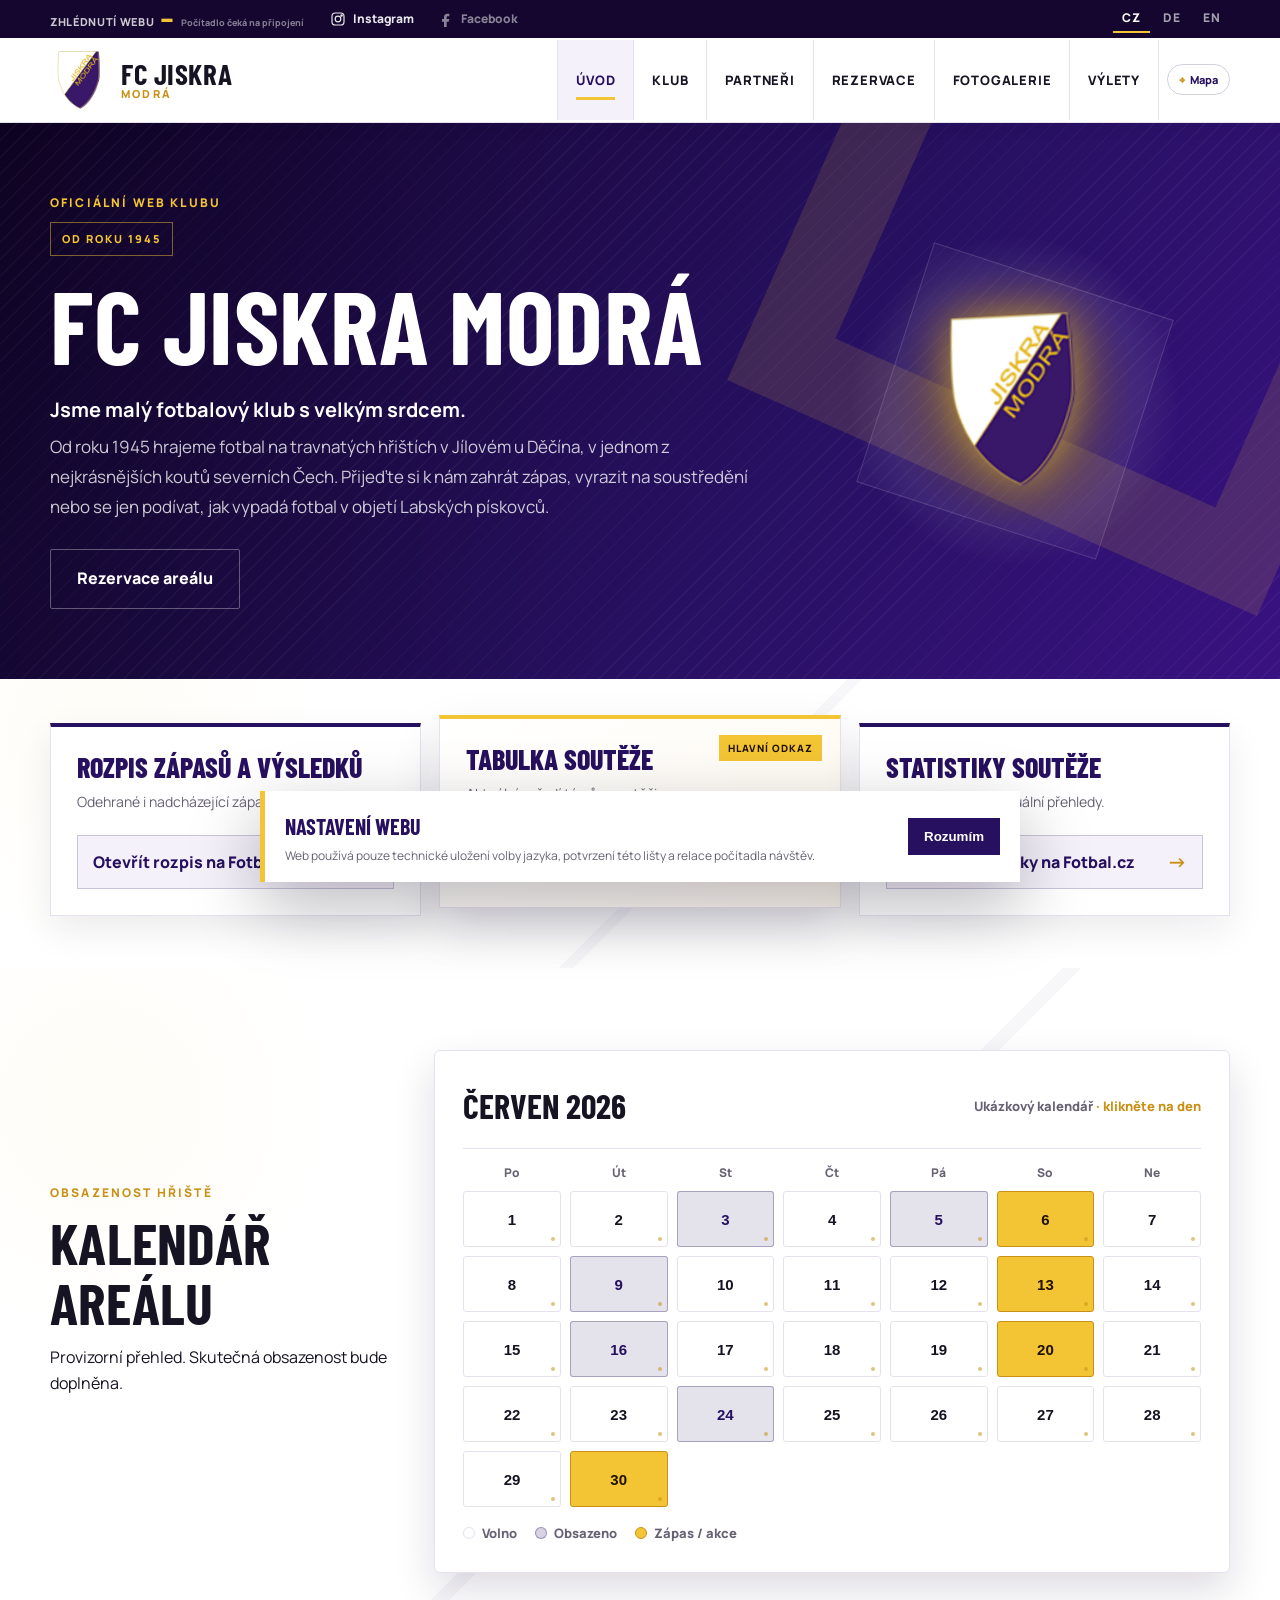
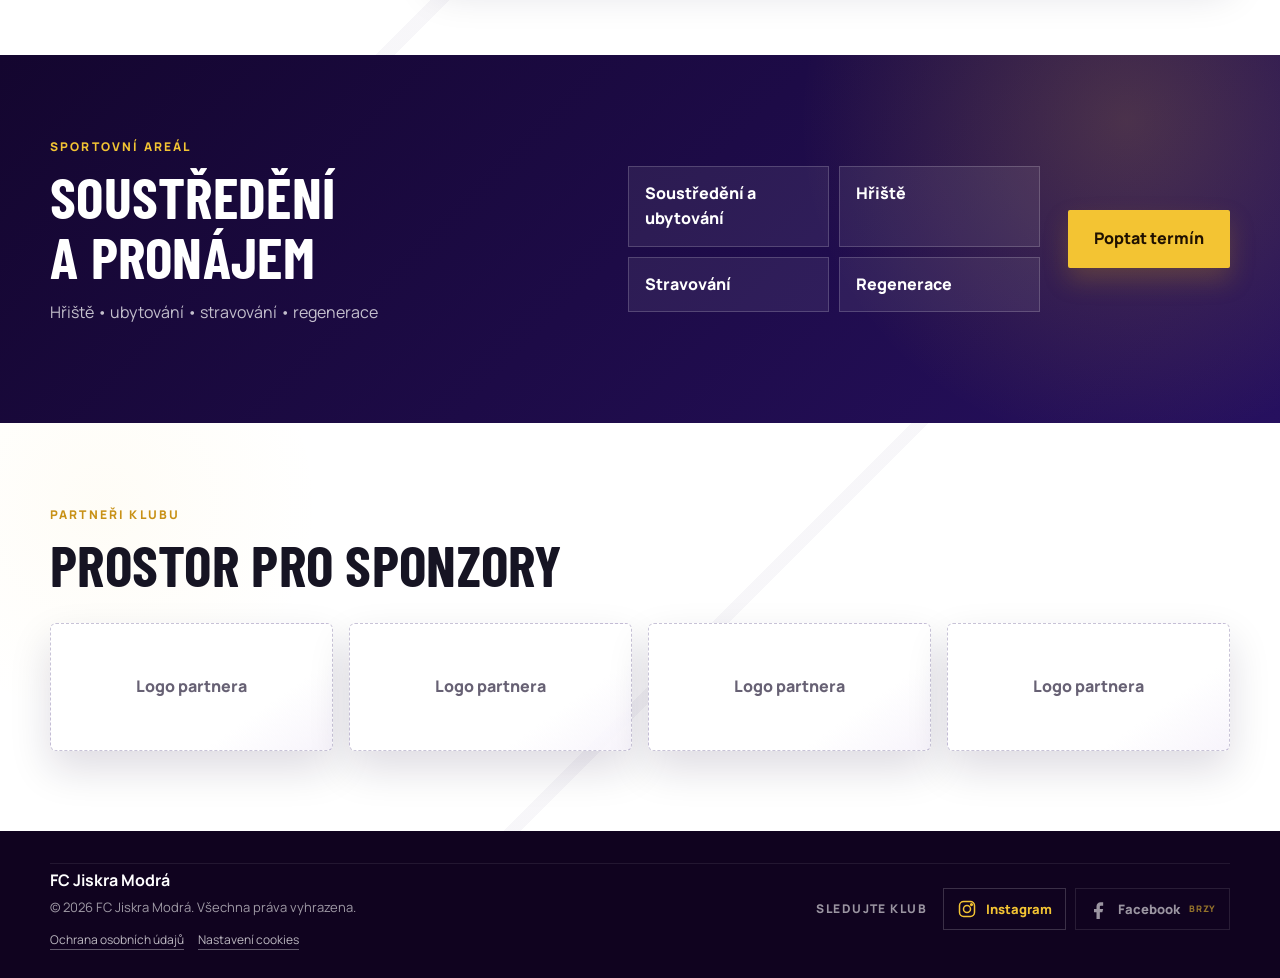
==== commit dd321c57: "uprava.." ====
--- a/index.html
+++ b/index.html
@@ -30,13 +30,13 @@
 </div>
 <a href="partneri.html">Partneři</a>
 <a href="rezervace.html">Rezervace</a>
-<a href="fotogalerie.html">Fotogalerie</a>
+<a href="fotogalerie.html">Fotogalerie</a><a href="vylety.html">Výlety</a><a class="nav-map-link" href="https://www.google.com/maps/dir/?api=1&amp;destination=J%C3%ADlov%C3%A9%2C%20Kamenec%2042%2C%20405%2002" rel="noopener" target="_blank">Mapa</a>
 </div>
 </nav>
 </header>
 <main>
 <section class="score-hero"><div class="hero-bg-shape"></div><div class="container score-hero-grid hero-clean-grid">
-<div class="hero-news reveal"><p class="eyebrow">Oficiální web klubu</p><h1>FC Jiskra Modrá</h1><div class="hero-actions"><a class="btn" href="klub.html">O klubu</a><a class="btn btn-ghost" href="rezervace.html">Rezervace areálu</a></div></div>
+<div class="hero-news reveal"><p class="eyebrow">Oficiální web klubu</p><p class="hero-since">Od roku 1945</p><h1>FC Jiskra Modrá</h1><p class="hero-intro"><strong>Jsme malý fotbalový klub s velkým srdcem.</strong> Od roku 1945 hrajeme fotbal na travnatých hřištích v Jílovém u Děčína, v jednom z nejkrásnějších koutů severních Čech. Přijeďte si k nám zahrát zápas, vyrazit na soustředění nebo se jen podívat, jak vypadá fotbal v objetí Labských pískovců.</p><div class="hero-actions"><a class="btn btn-ghost" href="rezervace.html">Rezervace areálu</a></div></div>
 <aside aria-label="Logo FC Jiskra Modrá" class="hero-logo-showcase reveal"><div class="hero-logo-glow"><img alt="Logo FC Jiskra Modrá" src="assets/logo.png"/></div></aside>
 </div></section>
 <section class="section fotbal-link-section"><div class="container"><h2 class="sr-only">Fotbal.cz</h2><div class="football-resource-grid">
--- a/styles.css
+++ b/styles.css
@@ -948,3 +948,134 @@
   .camp-preview-strip img{height:52px}
   .gallery-index a{padding:8px 11px;font-size:11px}
 }
+
+/* v22 – finální obsah klienta, výlety a historie */
+.nav-links .nav-map-link{align-self:center;margin-left:8px;padding:9px 11px;border:1px solid rgba(38,16,95,.2);border-radius:999px;background:transparent;color:var(--purple)!important;font-size:11px;letter-spacing:0;text-transform:none;line-height:1}
+.nav-links .nav-map-link::before{content:'⌖';margin-right:5px;color:var(--gold-2)}
+.nav-links .nav-map-link:hover,.nav-links .nav-map-link:focus-visible{border-color:var(--gold-2);background:var(--soft);outline:0}
+.hero-since{display:inline-flex;margin:0 0 16px;padding:7px 11px;border:1px solid rgba(243,196,51,.48);color:var(--gold);font-size:11px;font-weight:900;letter-spacing:.18em;text-transform:uppercase}
+.hero-intro{max-width:710px;margin-bottom:0;color:rgba(255,255,255,.78);font-size:17px;line-height:1.75}
+.hero-intro strong{display:block;margin-bottom:5px;color:#fff;font-size:20px}
+.score-hero .hero-intro{color:rgba(255,255,255,.78)}
+.narrow-copy{max-width:900px}
+.narrow-copy .lead{max-width:none;color:var(--ink);font-size:20px;line-height:1.7}
+.narrow-copy>p:last-child{max-width:760px;color:var(--muted)}
+.feature-offer-grid{display:grid;grid-template-columns:repeat(2,minmax(0,1fr));gap:24px}
+.feature-offer-card{display:grid;grid-template-columns:minmax(180px,.72fr) 1fr;min-height:330px;overflow:hidden;border:1px solid var(--line);background:#fff;box-shadow:var(--shadow)}
+.feature-offer-card>img{width:100%;height:100%;min-height:330px;object-fit:cover}
+.feature-offer-card>div{padding:28px}
+.feature-offer-card h3,.trip-card h3,.history-item h3{font-family:'Barlow Condensed','Arial Narrow',sans-serif;text-transform:uppercase}
+.feature-offer-card h3{margin:8px 0 12px;color:var(--purple);font-size:31px}
+.feature-offer-card p{color:var(--muted)}
+.offer-number,.trip-number{color:var(--gold-2);font-size:12px;font-weight:900;letter-spacing:.14em}
+.offer-note{padding:10px 12px;border-left:3px solid var(--gold);background:var(--soft);font-weight:800}
+.booking-form-layout{grid-template-columns:.72fr 1fr;align-items:start}
+.booking-contact{padding:34px;border-top:5px solid var(--gold);background:var(--purple);color:#fff;box-shadow:var(--shadow)}
+.booking-contact p{color:rgba(255,255,255,.75)}
+.check-list{display:grid;gap:10px;margin:24px 0 0;padding:0;list-style:none}
+.check-list li{position:relative;padding:11px 12px 11px 38px;border:1px solid rgba(255,255,255,.15);background:rgba(255,255,255,.06);font-weight:800}
+.check-list li::before{content:'✓';position:absolute;left:14px;color:var(--gold)}
+.history-section{overflow:hidden}
+.history-timeline{position:relative;display:grid;gap:0;max-width:980px;margin-inline:auto}
+.history-timeline::before{content:'';position:absolute;left:119px;top:14px;bottom:14px;width:2px;background:linear-gradient(var(--gold),rgba(38,16,95,.2))}
+.history-item{position:relative;display:grid;grid-template-columns:96px 1fr;gap:54px;padding:0 0 42px}
+.history-item:last-child{padding-bottom:0}
+.history-item::before{content:'';position:absolute;left:111px;top:9px;width:18px;height:18px;border:5px solid var(--soft);border-radius:50%;background:var(--gold);box-shadow:0 0 0 2px var(--gold-2)}
+.history-item time{color:var(--purple);font-family:'Barlow Condensed','Arial Narrow',sans-serif;font-size:35px;font-weight:800;text-align:right}
+.history-item>div{padding:0 0 28px;border-bottom:1px solid var(--line)}
+.history-item:last-child>div{border-bottom:0}
+.history-item h3{margin:0 0 8px;font-size:30px}
+.history-item p{max-width:740px;margin:0;color:var(--muted)}
+.trips-grid{display:grid;grid-template-columns:repeat(3,minmax(0,1fr));gap:22px}
+.trip-card{display:flex;flex-direction:column;overflow:hidden;border:1px solid var(--line);background:#fff;box-shadow:0 14px 34px rgba(20,6,47,.1);transition:transform .22s ease,box-shadow .22s ease}
+.trip-card:hover{transform:translateY(-5px);box-shadow:0 24px 50px rgba(20,6,47,.16)}
+.trip-card>img{width:100%;aspect-ratio:16/10;object-fit:cover;transition:transform .4s ease}
+.trip-card:hover>img{transform:scale(1.035)}
+.trip-card>div{display:flex;flex:1;flex-direction:column;padding:24px}
+.trip-card h3{margin:6px 0 10px;color:var(--purple);font-size:30px}
+.trip-card p{flex:1;color:var(--muted)}
+.trip-card a{display:inline-flex;align-items:center;min-height:46px;margin-top:8px;padding:11px 13px;border:1px solid rgba(38,16,95,.2);background:var(--soft);color:var(--purple);font-size:13px;font-weight:900}
+.trip-card a:hover,.trip-card a:focus-visible{border-color:var(--gold-2);background:var(--purple);color:#fff;outline:0}
+.trip-cta{background:linear-gradient(135deg,var(--purple-3),var(--purple));color:#fff}
+.trip-cta .btn-ghost{border-color:rgba(255,255,255,.34)}
+
+@media(max-width:1160px) and (min-width:981px){
+  .nav{gap:12px}.brand strong{font-size:25px}.brand img{width:52px;height:52px}
+  .nav-links{font-size:11px}.nav-links a,.nav-drop-toggle{padding-left:11px;padding-right:11px}
+}
+@media(max-width:980px){
+  .feature-offer-grid{grid-template-columns:1fr}
+  .feature-offer-card{grid-template-columns:260px 1fr}
+  .booking-form-layout{grid-template-columns:1fr}
+  .trips-grid{grid-template-columns:repeat(2,minmax(0,1fr))}
+  .nav-links .nav-map-link{align-self:flex-start;margin:8px 14px 4px;padding:9px 12px;background:var(--soft)}
+}
+@media(max-width:700px){
+  .hero-intro{font-size:15px;line-height:1.65}.hero-intro strong{font-size:18px}
+  .feature-offer-card{display:flex;min-height:0;flex-direction:column}
+  .feature-offer-card>img{height:220px;min-height:0}
+  .feature-offer-card>div{padding:22px}
+  .trips-grid{grid-template-columns:1fr}
+  .trip-card>div{padding:21px}
+  .history-timeline::before{left:17px}
+  .history-item{grid-template-columns:1fr;gap:8px;padding:0 0 34px 48px}
+  .history-item::before{left:9px;top:8px}
+  .history-item time{text-align:left;font-size:29px}
+  .history-item>div{padding-bottom:22px}
+  .history-item h3{font-size:27px}
+  .booking-contact{padding:26px 22px}
+}
+
+/* v23 – kompaktní mobilní zobrazení a subtilní navigace na mapu */
+@media(max-width:700px){
+  .container{width:min(100% - 22px,1180px)}
+  .section{padding:48px 0}
+  .page-hero{min-height:190px;padding:42px 0}
+  .page-hero-inner{gap:16px}
+  .page-hero h1{font-size:48px;margin-bottom:14px}
+  .page-hero p:not(.eyebrow){font-size:15px}
+  .section-heading{margin-bottom:20px}
+  .section-heading h2{font-size:34px}
+  .narrow-copy .lead{font-size:17px;line-height:1.6}
+  .feature-offer-grid{gap:14px}
+  .feature-offer-card>img{height:170px}
+  .feature-offer-card>div{padding:17px}
+  .feature-offer-card h3{font-size:25px}
+  .feature-offer-card p{font-size:13.5px;line-height:1.55}
+  .offer-note{padding:8px 10px}
+  .booking-contact{padding:22px 18px}
+  .check-list{gap:7px;margin-top:18px}
+  .check-list li{padding:9px 10px 9px 34px;font-size:13px}
+  .form{gap:13px;padding:18px}
+  .form label{gap:6px;font-size:13px}
+  input,select,textarea{padding:11px 12px}
+  .trips-grid{gap:13px}
+  .trip-card>img{height:158px;aspect-ratio:auto}
+  .trip-card>div{padding:16px}
+  .trip-card h3{font-size:25px}
+  .trip-card p{font-size:13.5px;line-height:1.55}
+  .trip-card a{min-height:40px;padding:9px 11px;font-size:12px}
+  .history-item{padding-left:42px;padding-bottom:28px}
+  .history-item time{font-size:26px}
+  .history-item h3{font-size:24px}
+  .history-item p{font-size:13.5px}
+  .history-timeline::before{left:14px}
+  .history-item::before{left:6px;width:17px;height:17px}
+  .players-grid{gap:8px}
+  .player-card h3{padding:9px 8px;font-size:16px;line-height:1.15}
+  .team-info{gap:18px;padding-bottom:32px}
+  .contact-list article{padding:18px 0}
+  .contact-list strong{font-size:18px}
+  .camp-grid{gap:14px}
+  .camp-cover img{height:165px}
+  .camp-cover span{left:12px;bottom:11px;padding:7px 9px;font-size:12px}
+  .camp-category>div{padding:17px}
+  .camp-category h3{font-size:25px}
+  .camp-category p{font-size:13.5px}
+  .gallery-category{margin-bottom:38px}
+  .real-gallery-grid.gallery-enhanced-grid{gap:5px}
+  .gallery-enhanced-grid .gallery-photo span{padding:12px 6px 6px;font-size:8px}
+  .gallery-show-more{margin-top:14px;padding:10px 14px;font-size:12px}
+  .reservation-grid{gap:14px}
+  .footer{padding:24px 0}
+}
